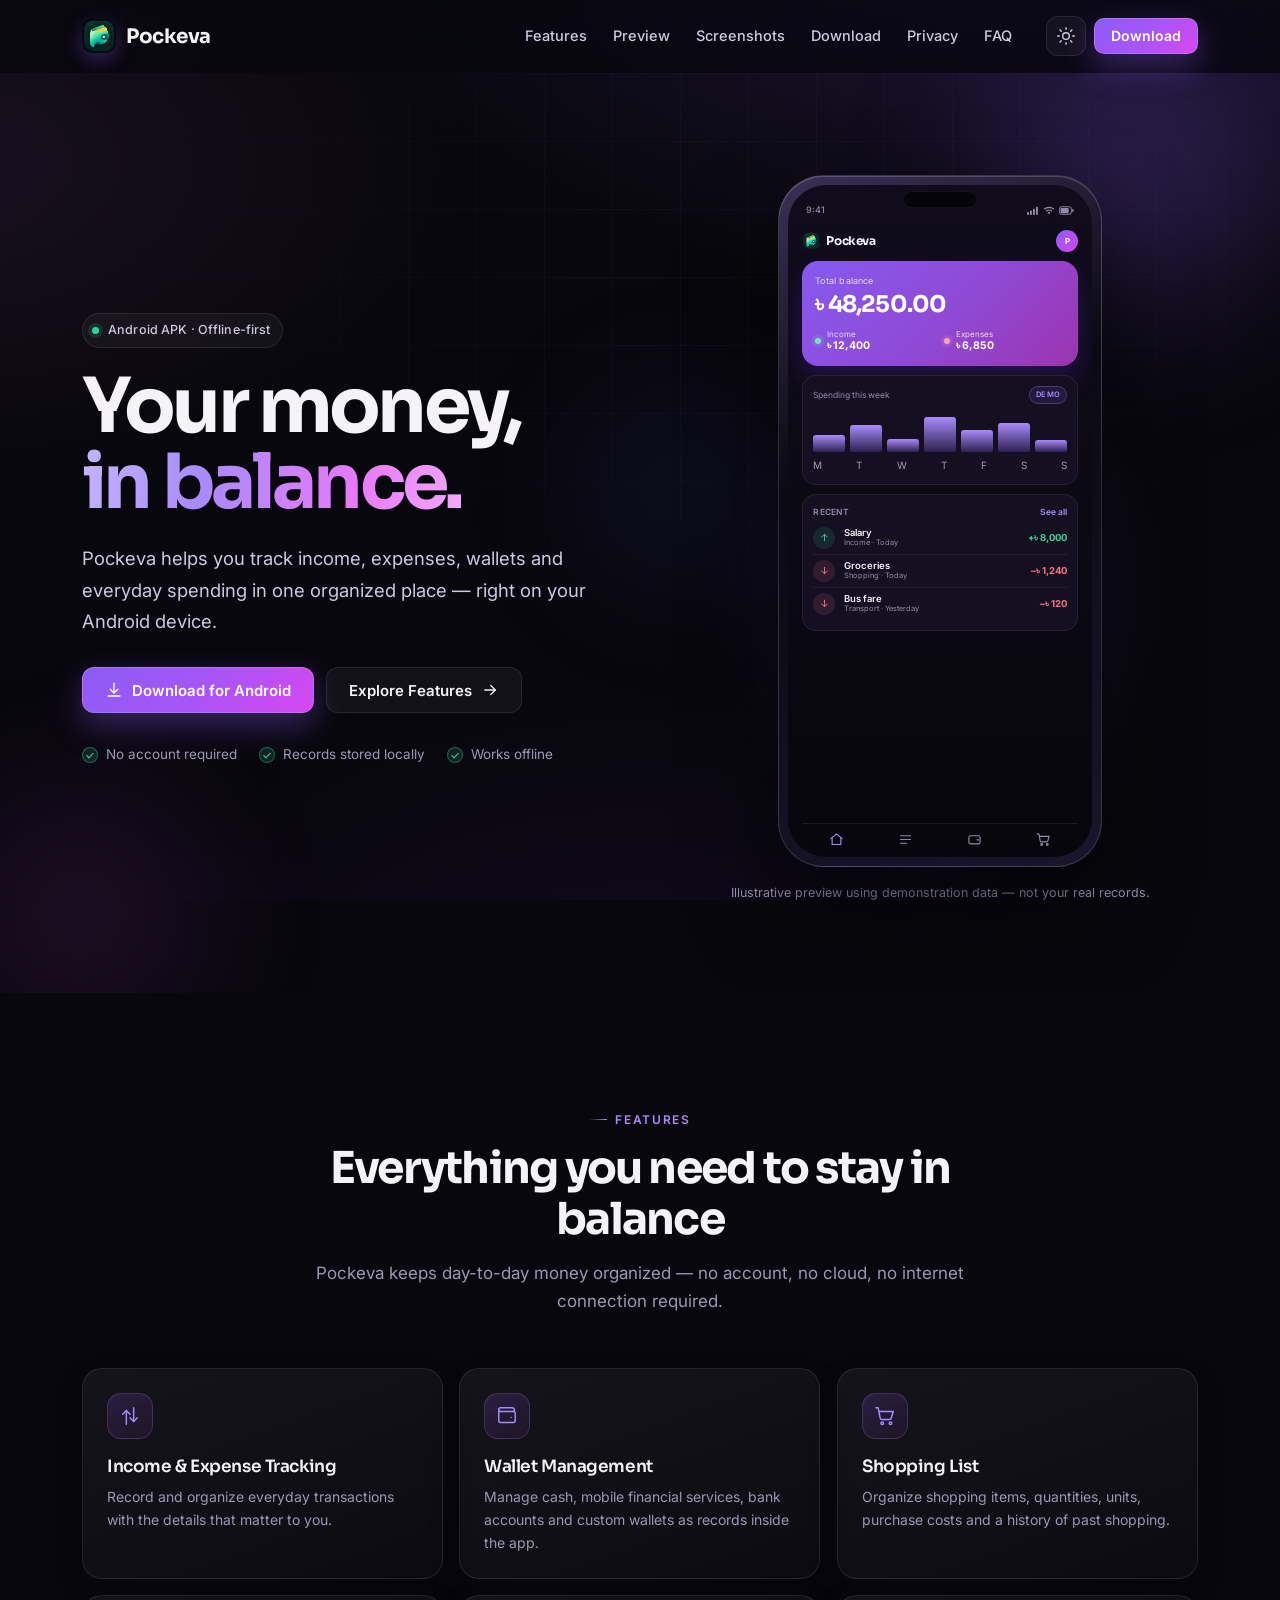
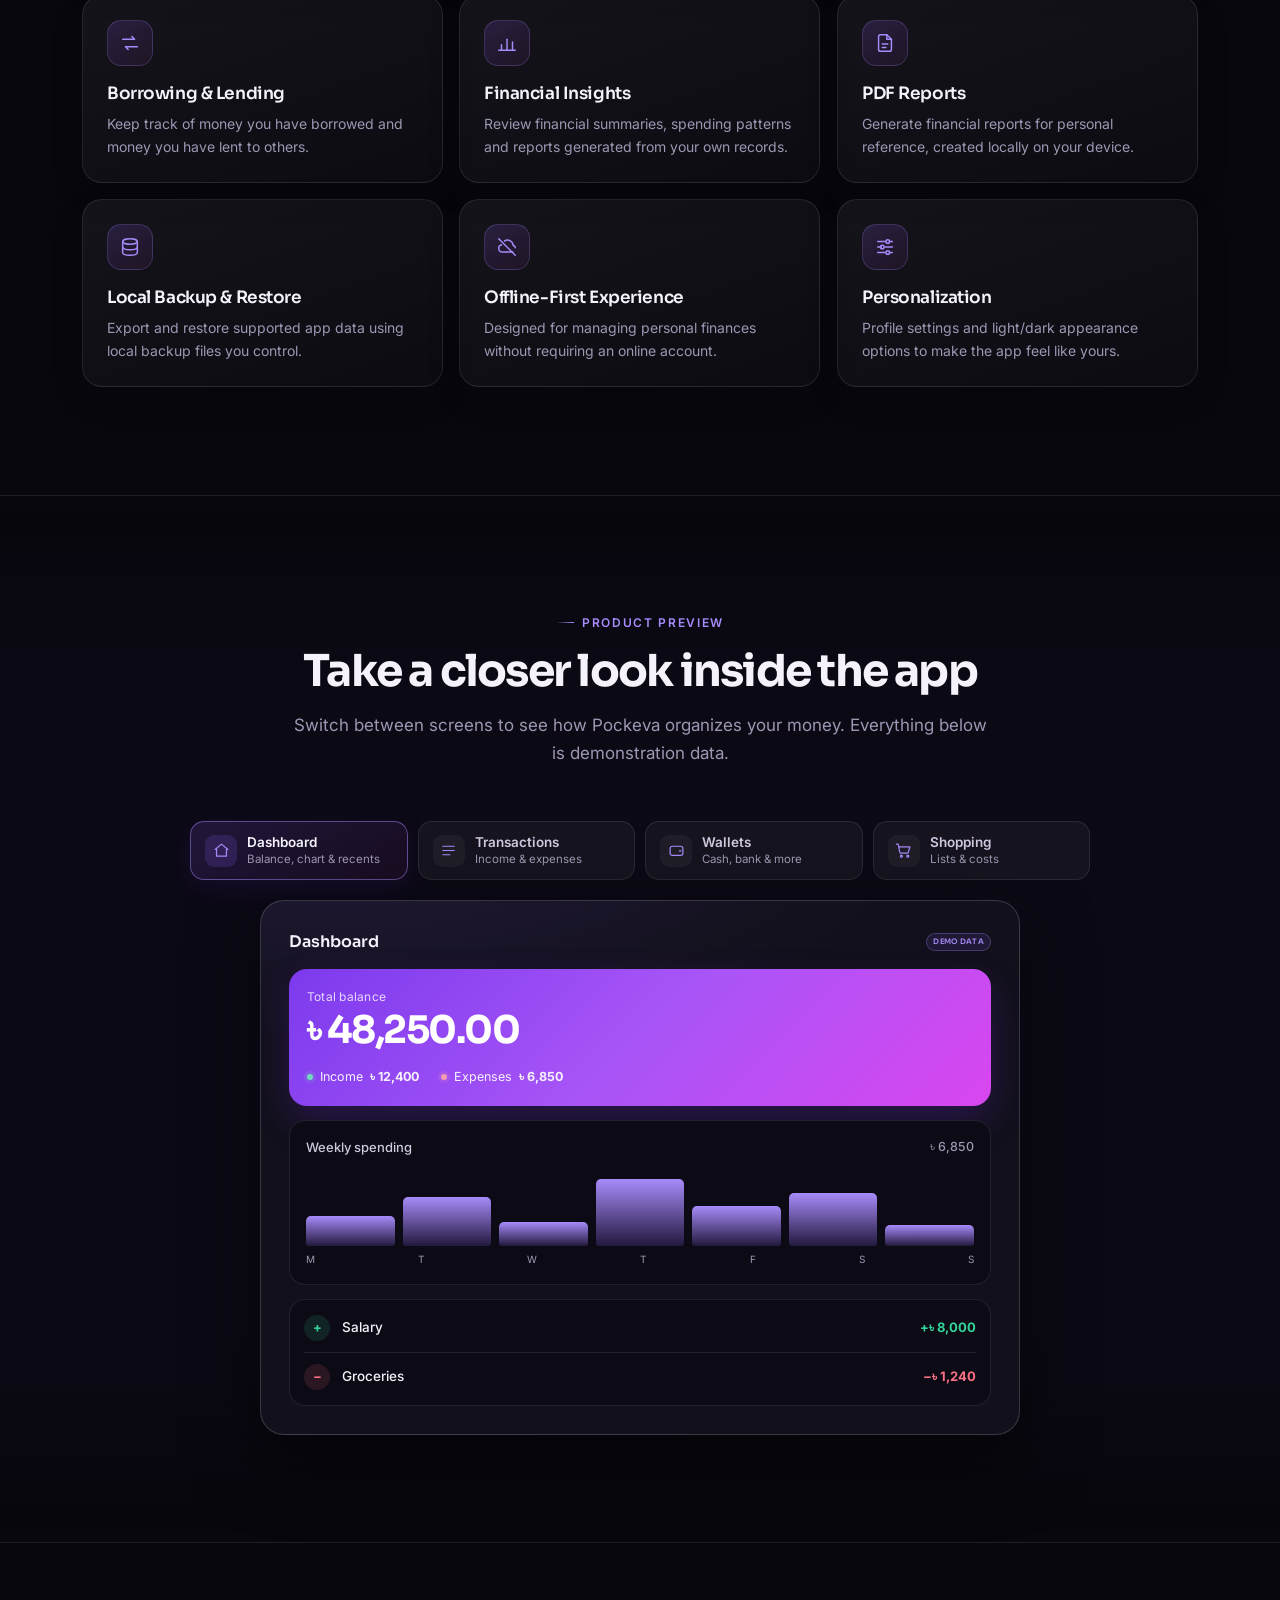
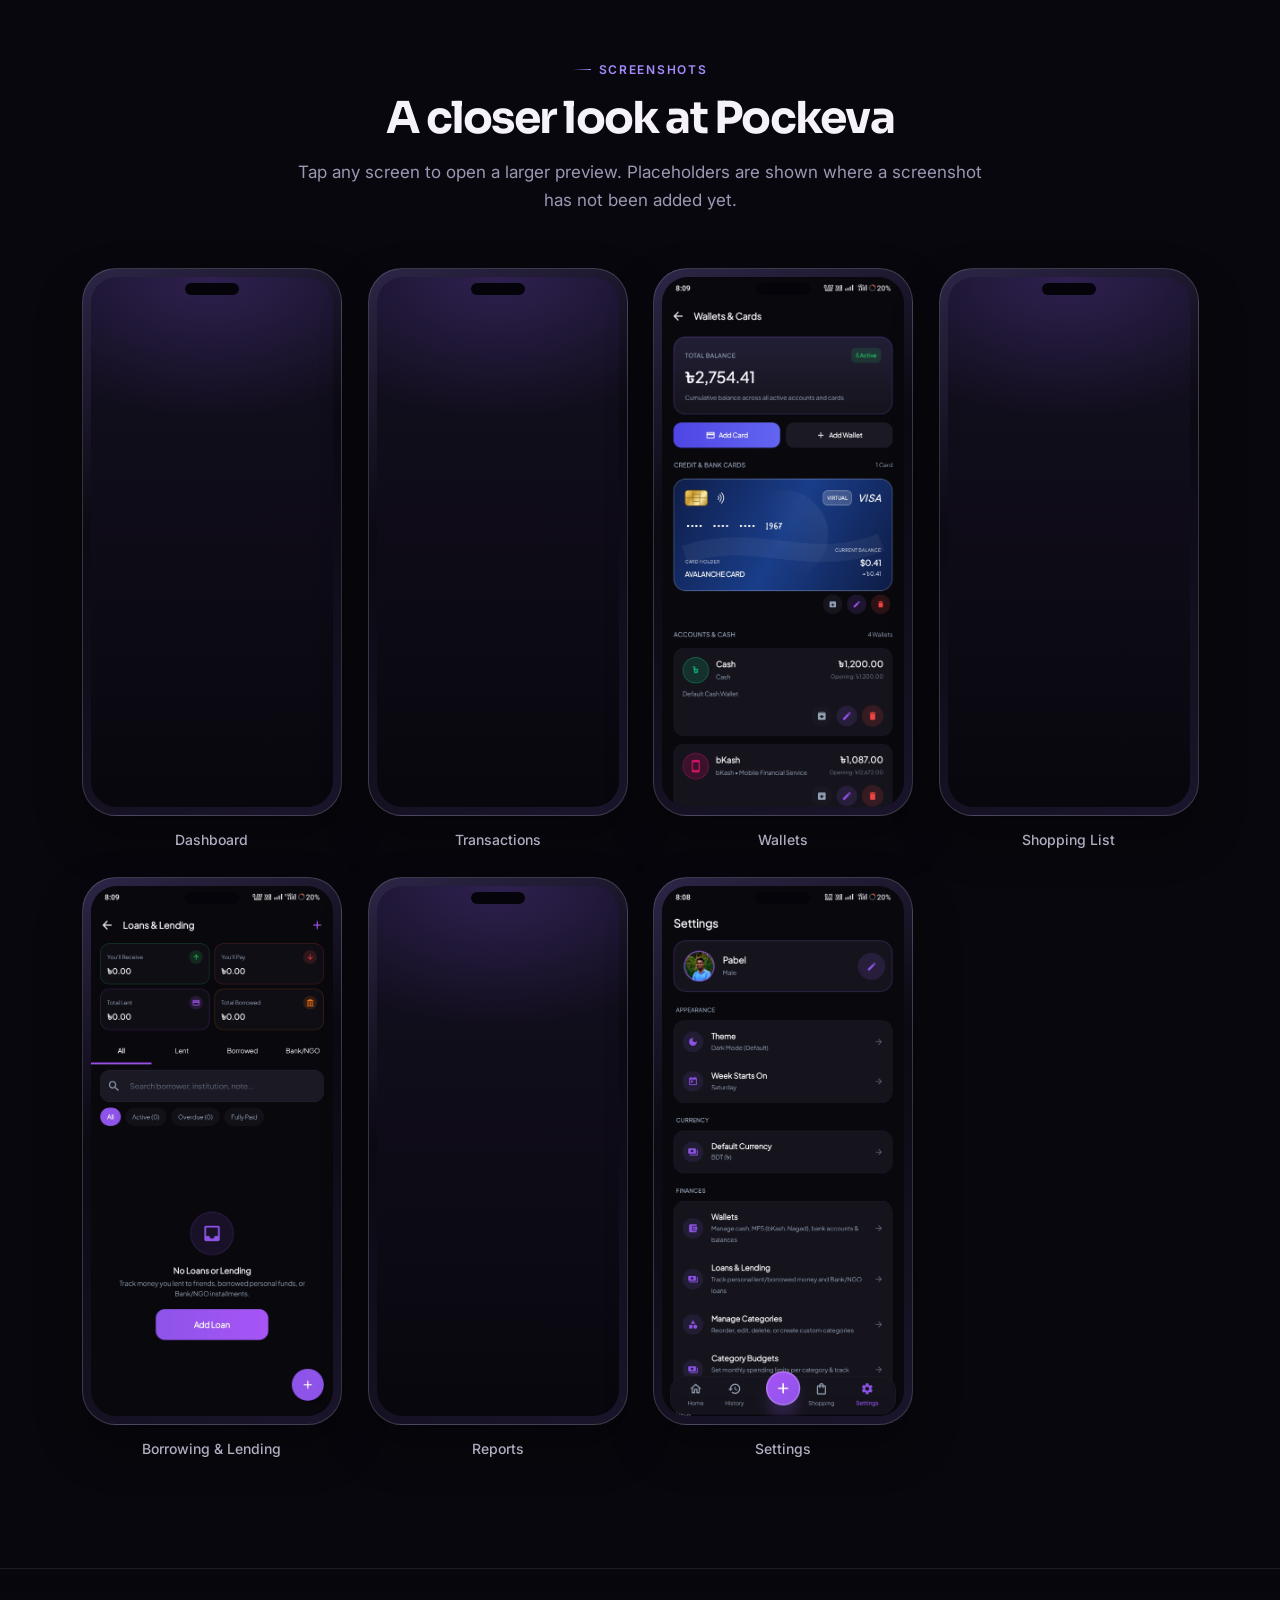
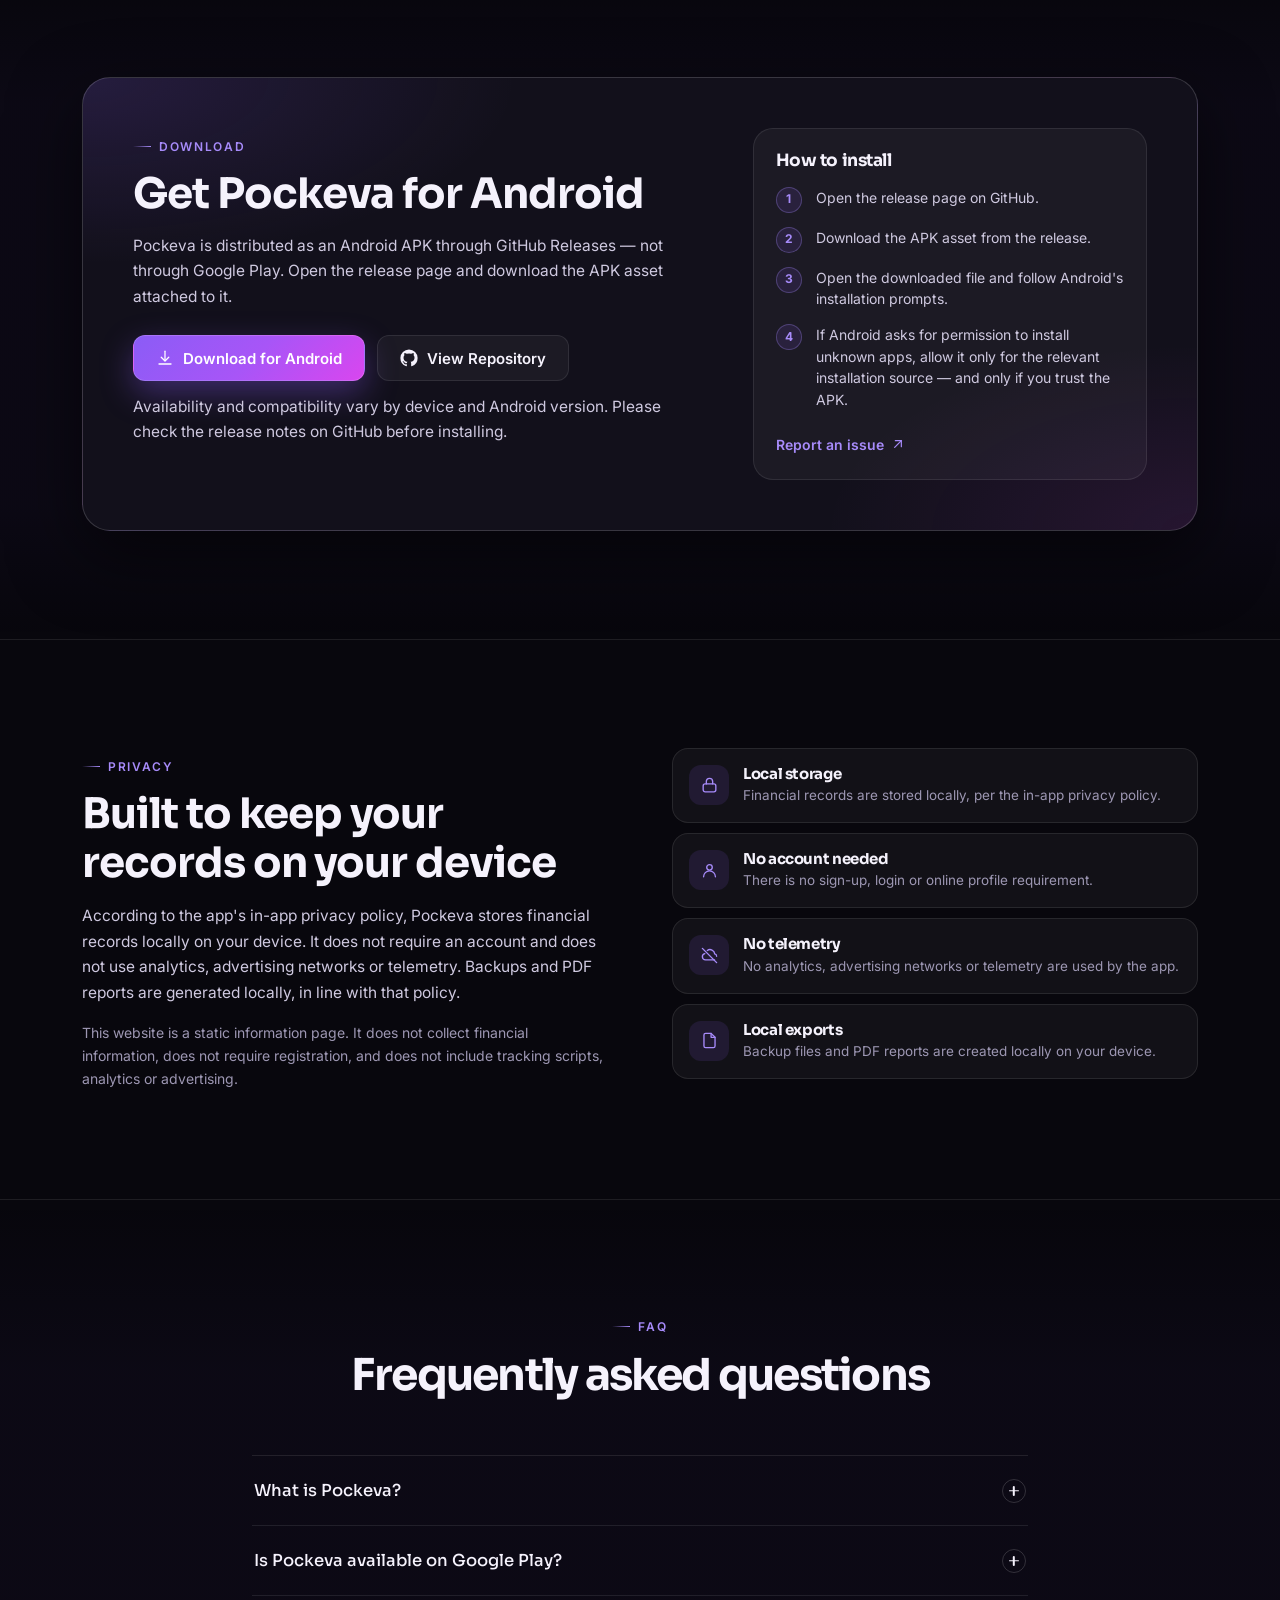
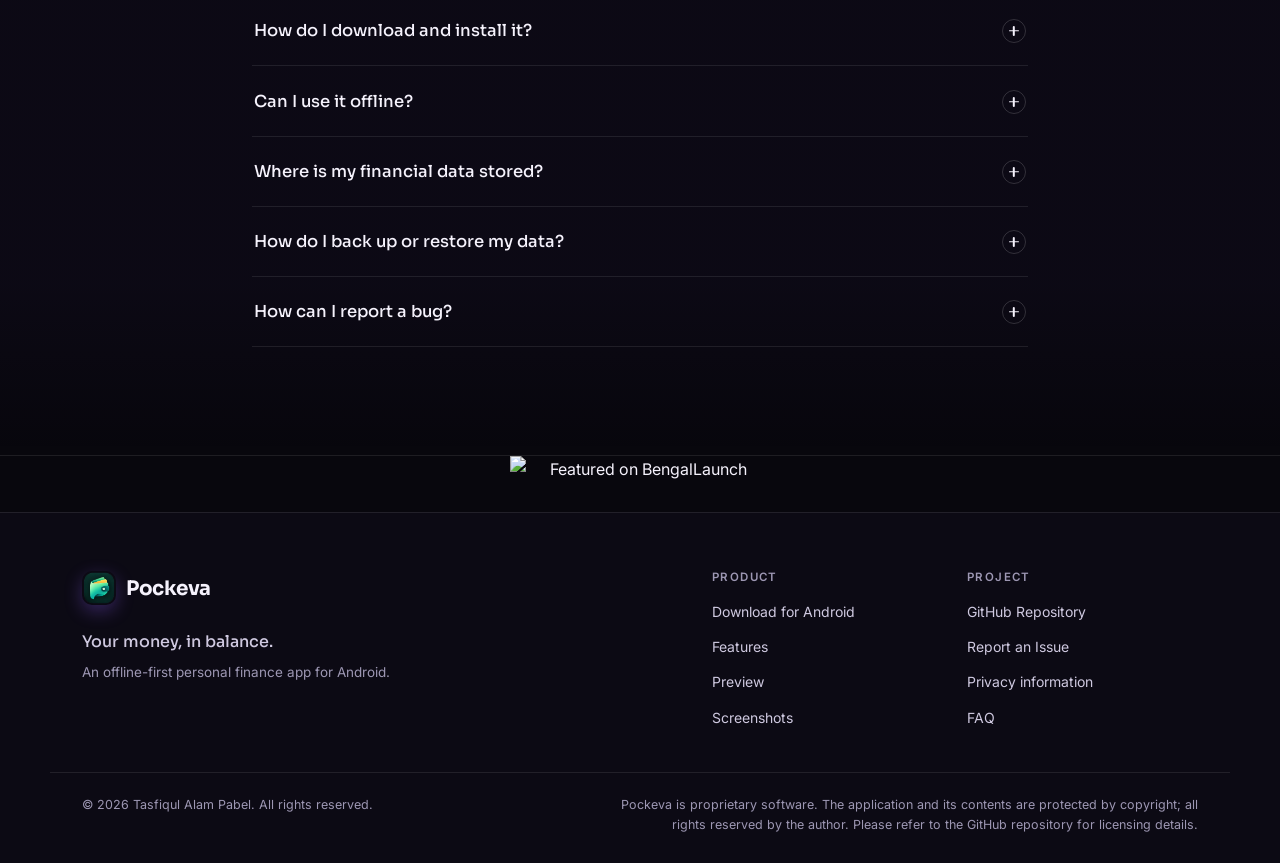
==== index.html @ 9e7ecb3e "Update index.html" ====
<!DOCTYPE html>
<html lang="en" data-theme="dark">
<head>
  <meta charset="utf-8" />
  <meta name="viewport" content="width=device-width, initial-scale=1" />
  <title>Pockeva — Your money, in balance.</title>
  <meta name="description" content="Pockeva is an offline-first personal finance app for Android." />
  <link rel="canonical" href="https://itspabel.github.io/Pockeva/" />
  <meta name="theme-color" content="#08070d" id="theme-color-meta" />
  <meta name="color-scheme" content="dark light" />

  <!-- Open Graph / social -->
  <meta property="og:type" content="website" />
  <meta property="og:site_name" content="Pockeva" />
  <meta property="og:title" content="Pockeva — Your money, in balance." />
  <meta property="og:description" content="An offline-first personal finance app for Android. Track income, expenses, wallets, shopping lists and borrowing in one organized place." />
  <meta property="og:url" content="https://itspabel.github.io/Pockeva/og.png" />
  <!-- Add an absolute og:image URL here once a social preview image is available. -->
  <meta name="twitter:card" content="summary" />
  <meta name="twitter:title" content="Pockeva — Your money, in balance." />
  <meta name="twitter:description" content="An offline-first personal finance app for Android." />

  <link rel="icon" href="./favicon.png" type="image/png" />
  <link rel="apple-touch-icon" href="./icon.png" />
  <link rel="preconnect" href="https://fonts.googleapis.com" />
  <link rel="preconnect" href="https://fonts.gstatic.com" crossorigin />
  <link href="https://fonts.googleapis.com/css2?family=Inter:wght@400;500;600;700&family=Sora:wght@500;600;700&display=swap" rel="stylesheet" />
  <script>
    /* Runs before paint: avoids a theme flash and enables JS-only styling. */
    (function () {
      var root = document.documentElement;
      root.classList.add('js');
      try {
        var saved = localStorage.getItem('pockeva-theme');
        if (saved === 'light' || saved === 'dark') root.setAttribute('data-theme', saved);
      } catch (e) { /* storage may be blocked — keep the default */ }
    })();
  </script>

  <style>
    /* ==========================================================================
       1. Design tokens
       ========================================================================== */
    :root {
      --max: 1180px;
      --header-h: 72px;
      --radius-sm: 12px;
      --radius: 18px;
      --radius-lg: 26px;

      --purple: #8b5cf6;
      --violet: #a78bfa;
      --magenta: #e879f9;
      --green: #34d399;
      --red: #fb7185;

      --font-body: "Inter", ui-sans-serif, system-ui, -apple-system, BlinkMacSystemFont,
        "Segoe UI", Roboto, "Helvetica Neue", Arial, sans-serif;
      --font-display: "Sora", "Inter", ui-sans-serif, system-ui, -apple-system,
        BlinkMacSystemFont, "Segoe UI", Roboto, sans-serif;
    }

    html[data-theme="dark"] {
      color-scheme: dark;

      --bg: #08070d;
      --bg-2: #0c0a14;
      --bg-3: #110e1d;
      --surface: rgba(255, 255, 255, 0.045);
      --surface-solid: #12101b;
      --surface-2: #171326;
      --border: rgba(255, 255, 255, 0.09);
      --border-strong: rgba(255, 255, 255, 0.16);
      --text: #f5f2fc;
      --text-2: #cfc9e0;
      --muted: #9d97b3;
      --header-bg: rgba(8, 7, 13, 0.74);
      --shadow: 0 24px 70px rgba(0, 0, 0, 0.55);
      --glow: 0 0 0 1px rgba(167, 139, 250, 0.12), 0 18px 50px rgba(109, 40, 217, 0.22);

      --page-glow:
        radial-gradient(1200px 620px at 82% -10%, rgba(139, 92, 246, 0.18), transparent 62%),
        radial-gradient(900px 520px at -5% 18%, rgba(232, 121, 249, 0.08), transparent 60%),
        radial-gradient(900px 600px at 50% 120%, rgba(109, 40, 217, 0.10), transparent 65%);
    }

    html[data-theme="light"] {
      color-scheme: light;

      --bg: #f6f4fb;
      --bg-2: #ffffff;
      --bg-3: #efecf8;
      --surface: rgba(22, 17, 45, 0.035);
      --surface-solid: #ffffff;
      --surface-2: #f2effa;
      --border: rgba(26, 20, 50, 0.10);
      --border-strong: rgba(26, 20, 50, 0.18);
      --text: #171326;
      --text-2: #4b4560;
      --muted: #6f6985;
      --header-bg: rgba(250, 249, 253, 0.84);
      --shadow: 0 24px 60px rgba(30, 20, 70, 0.12);
      --glow: 0 0 0 1px rgba(139, 92, 246, 0.12), 0 18px 50px rgba(109, 40, 217, 0.14);

      --page-glow:
        radial-gradient(1100px 560px at 84% -8%, rgba(139, 92, 246, 0.12), transparent 62%),
        radial-gradient(800px 480px at -8% 20%, rgba(232, 121, 249, 0.07), transparent 62%);
    }

    /* ==========================================================================
       2. Base
       ========================================================================== */
    *,
    *::before,
    *::after { box-sizing: border-box; }

    html {
      scroll-behavior: smooth;
      -webkit-text-size-adjust: 100%;
    }

    body {
      margin: 0;
      min-width: 320px;
      overflow-x: hidden;
      background-color: var(--bg);
      background-image: var(--page-glow);
      background-attachment: fixed;
      color: var(--text);
      font-family: var(--font-body);
      font-size: 16px;
      line-height: 1.65;
      -webkit-font-smoothing: antialiased;
      text-rendering: optimizeLegibility;
    }

    [hidden] { display: none !important; }

    img { display: block; max-width: 100%; }
    svg { display: block; }

    h1, h2, h3, p { margin: 0; }

    h1, h2, h3 {
      font-family: var(--font-display);
      letter-spacing: -0.025em;
      line-height: 1.15;
    }

    a {
      color: inherit;
      text-decoration: none;
    }

    button {
      font: inherit;
      color: inherit;
    }

    ul, ol {
      margin: 0;
      padding: 0;
      list-style: none;
    }

    ::selection {
      background: rgba(139, 92, 246, 0.38);
      color: #fff;
    }

    :focus-visible {
      outline: 2px solid var(--violet);
      outline-offset: 3px;
      border-radius: 6px;
    }

    section[id] {
      scroll-margin-top: calc(var(--header-h) + 18px);
    }

    .container {
      width: 100%;
      max-width: var(--max);
      margin-inline: auto;
      padding-inline: clamp(18px, 4vw, 32px);
    }

    .container-narrow { max-width: 840px; }

    .muted { color: var(--muted); }

    .skip-link {
      position: fixed;
      top: 12px;
      left: 12px;
      z-index: 300;
      padding: 12px 18px;
      border-radius: 10px;
      background: var(--surface-solid);
      border: 1px solid var(--border-strong);
      color: var(--text);
      font-weight: 600;
      transform: translateY(-160%);
      transition: transform 0.2s ease;
    }
    .skip-link:focus-visible { transform: translateY(0); }

    /* ==========================================================================
       3. Buttons and icon buttons
       ========================================================================== */
    .btn {
      display: inline-flex;
      align-items: center;
      justify-content: center;
      gap: 9px;
      padding: 13px 22px;
      border: 1px solid transparent;
      border-radius: 12px;
      font-family: var(--font-body);
      font-size: 15px;
      font-weight: 600;
      line-height: 1;
      cursor: pointer;
      white-space: nowrap;
      transition: transform 0.22s ease, box-shadow 0.22s ease,
        background-color 0.22s ease, border-color 0.22s ease, color 0.22s ease;
    }

    .btn svg { width: 18px; height: 18px; flex: none; }

    .btn-primary {
      background: linear-gradient(135deg, #8b5cf6 0%, #a855f7 52%, #d946ef 100%);
      color: #fff;
      border-color: rgba(255, 255, 255, 0.16);
      box-shadow: 0 12px 32px rgba(139, 92, 246, 0.36);
    }

    .btn-primary:hover {
      transform: translateY(-2px);
      box-shadow: 0 18px 40px rgba(139, 92, 246, 0.46);
    }

    .btn-ghost {
      background: var(--surface);
      border-color: var(--border);
      color: var(--text);
    }

    .btn-ghost:hover {
      background: var(--surface-2);
      border-color: var(--border-strong);
      transform: translateY(-2px);
    }

    .btn:active { transform: translateY(0) scale(0.99); }

    .btn-sm {
      padding: 10px 16px;
      border-radius: 10px;
      font-size: 14px;
    }

    .icon-btn {
      display: inline-flex;
      align-items: center;
      justify-content: center;
      width: 40px;
      height: 40px;
      padding: 0;
      border: 1px solid var(--border);
      border-radius: 12px;
      background: var(--surface);
      color: var(--text-2);
      cursor: pointer;
      transition: background-color 0.2s ease, border-color 0.2s ease,
        color 0.2s ease, transform 0.2s ease;
    }

    .icon-btn:hover {
      background: var(--surface-2);
      border-color: var(--border-strong);
      color: var(--text);
    }

    .icon-btn svg { width: 20px; height: 20px; }

    /* Theme icon swap */
    html[data-theme="dark"] .icon-moon { display: none; }
    html[data-theme="dark"] .icon-sun { display: block; }
    html[data-theme="light"] .icon-moon { display: block; }
    html[data-theme="light"] .icon-sun { display: none; }

    /* ==========================================================================
       4. Header
       ========================================================================== */
    .site-header {
      position: sticky;
      top: 0;
      z-index: 100;
      background: var(--header-bg);
      border-bottom: 1px solid transparent;
      backdrop-filter: saturate(150%) blur(18px);
      -webkit-backdrop-filter: saturate(150%) blur(18px);
      transition: border-color 0.25s ease, box-shadow 0.25s ease;
    }

    .site-header.is-scrolled {
      border-bottom-color: var(--border);
      box-shadow: 0 10px 34px rgba(0, 0, 0, 0.20);
    }

    .header-inner {
      display: flex;
      align-items: center;
      gap: 22px;
      min-height: var(--header-h);
    }

    .brand {
      display: inline-flex;
      align-items: center;
      gap: 10px;
      flex: none;
      font-family: var(--font-display);
      font-weight: 700;
      letter-spacing: -0.03em;
    }

    .brand-mark {
      width: 34px;
      height: 34px;
      border-radius: 10px;
      object-fit: cover;
      box-shadow: 0 6px 18px rgba(139, 92, 246, 0.32);
    }

    .brand-name { font-size: 20px; }

    .site-nav { margin-left: auto; }

    .site-nav ul {
      display: flex;
      align-items: center;
      gap: 2px;
    }

    .site-nav a {
      display: inline-block;
      padding: 8px 12px;
      border-radius: 8px;
      color: var(--text-2);
      font-size: 14.5px;
      font-weight: 500;
      transition: color 0.2s ease, background-color 0.2s ease;
    }

    .site-nav a:hover {
      color: var(--text);
      background: var(--surface);
    }

    .header-actions {
      display: flex;
      align-items: center;
      gap: 8px;
      flex: none;
    }

    .menu-toggle { display: none; }

    .menu-bars,
    .menu-bars::before,
    .menu-bars::after {
      display: block;
      width: 18px;
      height: 2px;
      border-radius: 2px;
      background: currentColor;
      transition: transform 0.25s ease, opacity 0.25s ease, background-color 0.25s ease;
    }

    .menu-bars {
      position: relative;
    }

    .menu-bars::before,
    .menu-bars::after {
      content: "";
      position: absolute;
      left: 0;
    }

    .menu-bars::before { top: -6px; }
    .menu-bars::after { top: 6px; }

    .menu-toggle[aria-expanded="true"] .menu-bars { background: transparent; }
    .menu-toggle[aria-expanded="true"] .menu-bars::before {
      transform: translateY(6px) rotate(45deg);
    }
    .menu-toggle[aria-expanded="true"] .menu-bars::after {
      transform: translateY(-6px) rotate(-45deg);
    }

    /* ==========================================================================
       5. Hero
       ========================================================================== */
    .hero {
      position: relative;
      padding: clamp(50px, 8vw, 104px) 0 clamp(48px, 7vw, 92px);
      overflow: hidden;
    }

    .hero-bg {
      position: absolute;
      inset: 0;
      overflow: hidden;
      pointer-events: none;
      z-index: 0;
    }

    .orb {
      position: absolute;
      border-radius: 50%;
      filter: blur(70px);
      opacity: 0.55;
      will-change: transform;
    }

    .orb-1 {
      width: 440px;
      height: 440px;
      top: -120px;
      right: -80px;
      background: radial-gradient(circle, rgba(139, 92, 246, 0.55), transparent 68%);
      animation: float1 16s ease-in-out infinite;
    }

    .orb-2 {
      width: 360px;
      height: 360px;
      bottom: -100px;
      left: -100px;
      background: radial-gradient(circle, rgba(217, 70, 239, 0.32), transparent 68%);
      animation: float2 19s ease-in-out infinite;
    }

    .orb-3 {
      width: 280px;
      height: 280px;
      top: 30%;
      left: 42%;
      background: radial-gradient(circle, rgba(99, 102, 241, 0.28), transparent 70%);
      animation: float3 22s ease-in-out infinite;
    }

    .grid-lines {
      position: absolute;
      inset: 0;
      background-image:
        linear-gradient(rgba(167, 139, 250, 0.055) 1px, transparent 1px),
        linear-gradient(90deg, rgba(167, 139, 250, 0.055) 1px, transparent 1px);
      background-size: 68px 68px;
      mask-image: radial-gradient(ellipse 70% 60% at 60% 20%, #000 20%, transparent 78%);
      -webkit-mask-image: radial-gradient(ellipse 70% 60% at 60% 20%, #000 20%, transparent 78%);
      opacity: 0.9;
    }

    @keyframes float1 {
      0%, 100% { transform: translate3d(0, 0, 0) scale(1); }
      50% { transform: translate3d(-26px, 30px, 0) scale(1.06); }
    }
    @keyframes float2 {
      0%, 100% { transform: translate3d(0, 0, 0) scale(1); }
      50% { transform: translate3d(30px, -24px, 0) scale(1.05); }
    }
    @keyframes float3 {
      0%, 100% { transform: translate3d(0, 0, 0) scale(1); }
      50% { transform: translate3d(-18px, -32px, 0) scale(1.08); }
    }

    .hero-inner {
      position: relative;
      z-index: 1;
      display: grid;
      grid-template-columns: minmax(0, 1.02fr) minmax(0, 0.98fr);
      align-items: center;
      gap: clamp(32px, 5vw, 64px);
    }

    .hero-copy { max-width: 640px; }

    .badge {
      display: inline-flex;
      align-items: center;
      gap: 9px;
      padding: 6px 12px 6px 9px;
      border: 1px solid var(--border);
      border-radius: 999px;
      background: var(--surface);
      color: var(--text-2);
      font-size: 12.5px;
      font-weight: 500;
      letter-spacing: 0.01em;
      backdrop-filter: blur(8px);
    }

    .badge-dot {
      width: 7px;
      height: 7px;
      border-radius: 50%;
      background: var(--green);
      box-shadow: 0 0 0 4px rgba(52, 211, 153, 0.14);
      animation: pulseDot 2.6s ease-in-out infinite;
    }

    @keyframes pulseDot {
      0%, 100% { box-shadow: 0 0 0 3px rgba(52, 211, 153, 0.12); }
      50% { box-shadow: 0 0 0 7px rgba(52, 211, 153, 0.05); }
    }

    .hero h1 {
      margin-top: 20px;
      font-size: clamp(42px, 7.3vw, 76px);
      line-height: 1.01;
      letter-spacing: -0.05em;
      font-weight: 700;
    }

    .grad-text {
      background: linear-gradient(100deg, #c4b5fd 0%, #a78bfa 32%, #e879f9 72%, #f0abfc 100%);
      -webkit-background-clip: text;
      background-clip: text;
      color: transparent;
    }

    .lede {
      max-width: 520px;
      margin-top: 22px;
      color: var(--text-2);
      font-size: clamp(16px, 2vw, 18.5px);
      line-height: 1.7;
    }

    .hero-actions {
      display: flex;
      flex-wrap: wrap;
      gap: 12px;
      margin-top: 30px;
    }

    .hero-meta {
      display: flex;
      flex-wrap: wrap;
      gap: 12px 22px;
      margin-top: 30px;
      color: var(--muted);
      font-size: 13.5px;
    }

    .hero-meta li {
      display: inline-flex;
      align-items: center;
      gap: 8px;
    }

    .tick {
      position: relative;
      width: 16px;
      height: 16px;
      flex: none;
      border-radius: 50%;
      background: rgba(52, 211, 153, 0.14);
      border: 1px solid rgba(52, 211, 153, 0.38);
    }

    .tick::after {
      content: "";
      position: absolute;
      left: 5px;
      top: 3.5px;
      width: 4px;
      height: 7px;
      border-right: 1.5px solid var(--green);
      border-bottom: 1.5px solid var(--green);
      transform: rotate(45deg);
    }

    .hero-visual { position: relative; }

    /* ==========================================================================
       6. Phone mockup
       ========================================================================== */
    .phone {
      --p-bg: #08070d;
      --p-card: #141021;
      --p-border: rgba(255, 255, 255, 0.07);
      --p-text: #f2eefb;
      --p-muted: #918aa8;
      position: relative;
      width: min(324px, 82vw);
      margin-inline: auto;
    }

    .phone::before {
      content: "";
      position: absolute;
      inset: 10% -16% -8%;
      z-index: -1;
      border-radius: 50%;
      background: radial-gradient(ellipse at center, rgba(139, 92, 246, 0.36), transparent 66%);
      filter: blur(34px);
    }

    .phone-frame {
      position: relative;
      aspect-ratio: 9 / 19.2;
      padding: 9px;
      border-radius: 46px;
      border: 1px solid rgba(255, 255, 255, 0.14);
      background: linear-gradient(155deg, #3a3155 0%, #0b0912 38%, #1a152b 100%);
      box-shadow:
        0 42px 90px rgba(0, 0, 0, 0.58),
        inset 0 1px 0 rgba(255, 255, 255, 0.18);
    }

    .phone-notch {
      position: absolute;
      top: 15px;
      left: 50%;
      z-index: 3;
      width: 74px;
      height: 17px;
      border-radius: 20px;
      background: #05040a;
      border: 1px solid rgba(255, 255, 255, 0.06);
      transform: translateX(-50%);
    }

    .phone-screen {
      position: relative;
      display: flex;
      flex-direction: column;
      gap: 9px;
      height: 100%;
      padding: 18px 14px 10px;
      overflow: hidden;
      border-radius: 38px;
      background: linear-gradient(180deg, #100c1c 0%, #07060c 100%);
      color: var(--p-text);
      font-size: 11px;
    }

    .status-bar {
      display: flex;
      align-items: center;
      justify-content: space-between;
      padding: 0 4px;
      color: var(--p-muted);
      font-size: 9px;
      font-weight: 500;
    }

    .status-icons {
      display: flex;
      align-items: center;
      gap: 4px;
    }

    .status-icons svg { height: 9px; width: auto; }

    .app-bar {
      display: flex;
      align-items: center;
      justify-content: space-between;
      margin-top: 3px;
    }

    .app-brand {
      display: inline-flex;
      align-items: center;
      gap: 6px;
      font-family: var(--font-display);
      font-size: 12px;
      font-weight: 700;
      letter-spacing: -0.03em;
    }

    .app-brand img { border-radius: 5px; }

    .app-avatar {
      display: grid;
      place-items: center;
      width: 22px;
      height: 22px;
      border-radius: 50%;
      background: linear-gradient(135deg, #8b5cf6, #d946ef);
      color: #fff;
      font-size: 8px;
      font-weight: 700;
    }

    .balance-card {
      padding: 13px;
      border-radius: 16px;
      background: linear-gradient(135deg, rgba(139, 92, 246, 0.97) 0%, rgba(168, 85, 247, 0.84) 55%, rgba(217, 70, 239, 0.70) 100%);
      box-shadow: 0 12px 26px rgba(109, 40, 217, 0.25);
      color: #fff;
    }

    .balance-label {
      display: block;
      opacity: 0.78;
      font-size: 9px;
      letter-spacing: 0.02em;
    }

    .balance-amount {
      display: block;
      margin-top: 2px;
      font-family: var(--font-display);
      font-size: 23px;
      font-weight: 700;
      line-height: 1.2;
      letter-spacing: -0.035em;
    }

    .balance-split {
      display: grid;
      grid-template-columns: 1fr 1fr;
      gap: 8px;
      margin-top: 11px;
    }

    .split {
      display: flex;
      align-items: center;
      gap: 6px;
      min-width: 0;
    }

    .dot {
      width: 6px;
      height: 6px;
      flex: none;
      border-radius: 50%;
    }

    .dot-green { background: #6ee7b7; box-shadow: 0 0 0 3px rgba(110, 231, 183, 0.14); }
    .dot-red { background: #fda4af; box-shadow: 0 0 0 3px rgba(253, 164, 175, 0.14); }

    .split-text span {
      display: block;
      font-size: 8px;
      opacity: 0.8;
      line-height: 1.2;
    }

    .split-text strong {
      display: block;
      font-size: 10.5px;
      font-weight: 700;
      line-height: 1.3;
    }

    .mini-chart {
      padding: 10px;
      border: 1px solid var(--p-border);
      border-radius: 14px;
      background: var(--p-card);
    }

    .mini-chart-head {
      display: flex;
      align-items: center;
      justify-content: space-between;
      color: var(--p-muted);
      font-size: 8.5px;
    }

    .demo-chip {
      display: inline-flex;
      align-items: center;
      padding: 2px 6px;
      border: 1px solid rgba(167, 139, 250, 0.30);
      border-radius: 999px;
      background: rgba(139, 92, 246, 0.12);
      color: var(--violet);
      font-size: 7.5px;
      font-weight: 600;
      letter-spacing: 0.04em;
      text-transform: uppercase;
      white-space: nowrap;
    }

    .chart-bars {
      display: flex;
      align-items: flex-end;
      gap: 5px;
      height: 40px;
      margin-top: 8px;
    }

    .chart-bars span {
      flex: 1;
      min-height: 4px;
      height: var(--h);
      border-radius: 3px 3px 2px 2px;
      background: linear-gradient(180deg, #a78bfa 0%, rgba(139, 92, 246, 0.22) 100%);
    }

    .chart-days {
      display: flex;
      justify-content: space-between;
      margin-top: 5px;
      color: var(--p-muted);
      font-size: 7px;
    }

    .tx-block {
      padding: 10px;
      border: 1px solid var(--p-border);
      border-radius: 14px;
      background: var(--p-card);
    }

    .tx-title {
      display: flex;
      align-items: center;
      justify-content: space-between;
      color: var(--p-muted);
      font-size: 8.5px;
      font-weight: 600;
      letter-spacing: 0.03em;
      text-transform: uppercase;
    }

    .tx-link { color: var(--violet); text-transform: none; letter-spacing: 0; }

    .tx-list li {
      display: grid;
      grid-template-columns: 24px minmax(0, 1fr) auto;
      align-items: center;
      gap: 7px;
      padding: 5px 0;
      border-top: 1px solid var(--p-border);
    }

    .tx-list li:first-child { border-top: 0; margin-top: 3px; }

    .tx-icon {
      display: grid;
      place-items: center;
      width: 22px;
      height: 22px;
      border-radius: 50%;
    }

    .tx-icon svg { width: 11px; height: 11px; }

    .tx-icon.is-income { background: rgba(52, 211, 153, 0.13); color: #34d399; }
    .tx-icon.is-expense { background: rgba(251, 113, 133, 0.13); color: #fb7185; }

    .tx-info { display: flex; flex-direction: column; min-width: 0; line-height: 1.15; }
    .tx-name { font-size: 9.5px; font-weight: 600; }
    .tx-meta { color: var(--p-muted); font-size: 7.5px; }

    .tx-amount { font-size: 9.5px; font-weight: 700; white-space: nowrap; }
    .tx-amount.is-income { color: #34d399; }
    .tx-amount.is-expense { color: #fb7185; }

    .tab-bar {
      display: flex;
      align-items: center;
      justify-content: space-around;
      margin-top: auto;
      padding-top: 8px;
      border-top: 1px solid var(--p-border);
      color: var(--p-muted);
    }

    .tab-item { display: grid; place-items: center; }
    .tab-item svg { width: 15px; height: 15px; }
    .tab-item.is-active { color: var(--violet); }

    .mock-note {
      margin-top: 16px;
      color: var(--muted);
      font-size: 12.5px;
      text-align: center;
    }

    /* ==========================================================================
       7. Sections
       ========================================================================== */
    .section {
      position: relative;
      padding: clamp(58px, 9vw, 108px) 0;
    }

    .section-alt {
      background: linear-gradient(180deg, transparent, rgba(139, 92, 246, 0.035) 20%, rgba(139, 92, 246, 0.035) 80%, transparent);
      border-top: 1px solid var(--border);
      border-bottom: 1px solid var(--border);
    }

    .section-head {
      max-width: 700px;
      margin: 0 auto clamp(34px, 5vw, 54px);
      text-align: center;
    }

    .eyebrow {
      display: inline-flex;
      align-items: center;
      gap: 8px;
      margin-bottom: 14px;
      color: var(--violet);
      font-size: 12px;
      font-weight: 600;
      letter-spacing: 0.14em;
      text-transform: uppercase;
    }

    .eyebrow::before {
      content: "";
      width: 18px;
      height: 1px;
      background: linear-gradient(90deg, transparent, var(--violet));
    }

    .section-head h2 {
      font-size: clamp(28px, 4.2vw, 44px);
      letter-spacing: -0.04em;
    }

    .section-sub {
      margin-top: 14px;
      color: var(--muted);
      font-size: clamp(15px, 1.8vw, 17px);
    }

    /* ==========================================================================
       8. Features
       ========================================================================== */
    .feature-grid {
      display: grid;
      grid-template-columns: repeat(3, minmax(0, 1fr));
      gap: 16px;
    }

    .feature-card {
      position: relative;
      padding: 24px;
      border: 1px solid var(--border);
      border-radius: 20px;
      background:
        linear-gradient(160deg, rgba(255, 255, 255, 0.055), rgba(255, 255, 255, 0.018));
      box-shadow: 0 12px 34px rgba(0, 0, 0, 0.12);
      transition: transform 0.28s ease, border-color 0.28s ease, box-shadow 0.28s ease;
      overflow: hidden;
    }

    html[data-theme="light"] .feature-card {
      background: linear-gradient(160deg, #ffffff, #fbf9ff);
    }

    .feature-card::after {
      content: "";
      position: absolute;
      inset: 0;
      border-radius: inherit;
      background: radial-gradient(320px 160px at 20% 0%, rgba(139, 92, 246, 0.12), transparent 70%);
      opacity: 0;
      transition: opacity 0.3s ease;
      pointer-events: none;
    }

    .feature-card:hover {
      transform: translateY(-4px);
      border-color: rgba(167, 139, 250, 0.34);
      box-shadow: var(--glow);
    }

    .feature-card:hover::after { opacity: 1; }

    .feature-icon {
      display: grid;
      place-items: center;
      width: 46px;
      height: 46px;
      margin-bottom: 18px;
      border: 1px solid rgba(167, 139, 250, 0.22);
      border-radius: 14px;
      background: linear-gradient(145deg, rgba(139, 92, 246, 0.18), rgba(217, 70, 239, 0.06));
      color: var(--violet);
    }

    .feature-icon svg { width: 22px; height: 22px; }

    .feature-card h3 { font-size: 17px; font-weight: 600; }

    .feature-card p {
      margin-top: 8px;
      color: var(--muted);
      font-size: 14px;
      line-height: 1.65;
    }

    /* ==========================================================================
       9. Interactive preview
       ========================================================================== */
    .preview-wrap { max-width: 900px; margin-inline: auto; }

    .preview-tabs {
      display: grid;
      grid-template-columns: repeat(4, minmax(0, 1fr));
      gap: 10px;
    }

    .tab {
      display: flex;
      align-items: center;
      gap: 10px;
      padding: 12px 14px;
      border: 1px solid var(--border);
      border-radius: 14px;
      background: var(--surface);
      color: var(--text-2);
      text-align: left;
      cursor: pointer;
      transition: border-color 0.24s ease, background-color 0.24s ease,
        color 0.24s ease, transform 0.24s ease, box-shadow 0.24s ease;
    }

    .tab:hover {
      border-color: var(--border-strong);
      background: var(--surface-2);
      color: var(--text);
    }

    .tab.is-active {
      border-color: rgba(167, 139, 250, 0.48);
      background: linear-gradient(145deg, rgba(139, 92, 246, 0.16), rgba(217, 70, 239, 0.06));
      color: var(--text);
      box-shadow: 0 8px 26px rgba(109, 40, 217, 0.12);
    }

    .tab-icon {
      display: grid;
      place-items: center;
      width: 32px;
      height: 32px;
      flex: none;
      border-radius: 9px;
      background: var(--surface);
      color: var(--violet);
    }

    .tab-icon svg { width: 17px; height: 17px; }

    .tab.is-active .tab-icon { background: rgba(139, 92, 246, 0.18); }

    .tab-text { min-width: 0; }
    .tab-text strong { display: block; font-size: 13.5px; font-weight: 600; line-height: 1.3; }
    .tab-text small { display: block; color: var(--muted); font-size: 11.5px; line-height: 1.35; }

    .preview-stage {
      max-width: 760px;
      margin: 20px auto 0;
    }

    .tab-panel { display: none; }
    .tab-panel.is-active { display: block; animation: panelIn 0.35s ease both; }

    @keyframes panelIn {
      from { opacity: 0; transform: translateY(8px); }
      to { opacity: 1; transform: translateY(0); }
    }

    .pv-screen {
      display: flex;
      flex-direction: column;
      gap: 14px;
      min-height: 470px;
      padding: clamp(18px, 4vw, 28px);
      border: 1px solid var(--border-strong);
      border-radius: 24px;
      background:
        radial-gradient(900px 300px at 10% -10%, rgba(139, 92, 246, 0.12), transparent 65%),
        var(--surface-solid);
      box-shadow: var(--shadow);
    }

    .pv-head {
      display: flex;
      align-items: center;
      justify-content: space-between;
      gap: 12px;
      color: var(--text);
      font-family: var(--font-display);
      font-size: 16px;
      font-weight: 600;
    }

    .pv-balance {
      padding: 18px;
      border-radius: 18px;
      background: linear-gradient(135deg, #7c3aed 0%, #a855f7 50%, #d946ef 100%);
      color: #fff;
      box-shadow: 0 16px 36px rgba(109, 40, 217, 0.24);
    }

    .pv-label {
      display: block;
      font-size: 12px;
      opacity: 0.8;
      letter-spacing: 0.02em;
    }

    .pv-amount {
      display: block;
      margin-top: 2px;
      font-family: var(--font-display);
      font-size: clamp(28px, 5vw, 38px);
      font-weight: 700;
      line-height: 1.15;
      letter-spacing: -0.04em;
    }

    .pv-amount-sm { font-size: clamp(24px, 4vw, 30px); }

    .pv-split {
      display: flex;
      flex-wrap: wrap;
      gap: 10px 22px;
      margin-top: 14px;
      font-size: 12.5px;
    }

    .pv-split-item { display: inline-flex; align-items: center; gap: 7px; opacity: 0.92; }
    .pv-split-item b { font-weight: 700; }

    .pv-chart {
      padding: 16px;
      border: 1px solid var(--border);
      border-radius: 16px;
      background: var(--bg-2);
    }

    .pv-chart-head {
      display: flex;
      align-items: center;
      justify-content: space-between;
      gap: 10px;
      color: var(--text-2);
      font-size: 13px;
      font-weight: 500;
    }

    .pv-muted { color: var(--muted); font-size: 12.5px; }

    .chart-bars-lg { height: 74px; margin-top: 14px; gap: 8px; }

    .chart-bars-lg span {
      border-radius: 5px 5px 3px 3px;
      background: linear-gradient(180deg, #a78bfa 0%, rgba(139, 92, 246, 0.18) 100%);
    }

    .chart-days {
      color: var(--muted);
      font-size: 10px;
    }

    .pv-list {
      display: flex;
      flex-direction: column;
      padding: 4px 14px;
      border: 1px solid var(--border);
      border-radius: 16px;
      background: var(--bg-2);
    }

    .pv-list li {
      display: grid;
      grid-template-columns: 28px minmax(0, 1fr) auto;
      align-items: center;
      gap: 10px;
      padding: 11px 0;
      border-top: 1px solid var(--border);
    }

    .pv-list li:first-child { border-top: 0; }

    .pv-ico {
      display: grid;
      place-items: center;
      width: 26px;
      height: 26px;
      border-radius: 50%;
      font-size: 13px;
      font-weight: 700;
    }

    .pv-ico.is-income { background: rgba(52, 211, 153, 0.13); color: var(--green); }
    .pv-ico.is-expense { background: rgba(251, 113, 133, 0.13); color: var(--red); }

    .pv-name { min-width: 0; font-size: 13.5px; font-weight: 500; }

    .pv-name small {
      display: block;
      margin-top: 1px;
      color: var(--muted);
      font-size: 11.5px;
      font-weight: 400;
    }

    .pv-amt { font-size: 13px; font-weight: 700; white-space: nowrap; }
    .pv-amt.is-income { color: var(--green); }
    .pv-amt.is-expense { color: var(--red); }

    .pv-group {
      margin: 2px 0 -6px;
      color: var(--muted);
      font-size: 11px;
      font-weight: 600;
      letter-spacing: 0.1em;
      text-transform: uppercase;
    }

    .pv-wallets { display: flex; flex-direction: column; gap: 10px; }

    .pv-wallet {
      display: grid;
      grid-template-columns: 42px minmax(0, 1fr) auto;
      align-items: center;
      gap: 12px;
      padding: 14px;
      border: 1px solid var(--border);
      border-radius: 16px;
      background: var(--bg-2);
    }

    .pv-wallet-ico {
      display: grid;
      place-items: center;
      width: 38px;
      height: 38px;
      border-radius: 12px;
      background: rgba(139, 92, 246, 0.12);
      color: var(--violet);
    }

    .pv-wallet-ico svg { width: 19px; height: 19px; }

    .pv-wallet-name { display: flex; flex-direction: column; font-size: 13.5px; font-weight: 600; }
    .pv-wallet-name small { color: var(--muted); font-size: 11.5px; font-weight: 400; }
    .pv-wallet-amt { font-size: 13.5px; font-weight: 700; white-space: nowrap; }

    .pv-note { color: var(--muted); font-size: 12px; line-height: 1.6; }

    .pv-total {
      padding: 14px 16px;
      border: 1px solid rgba(167, 139, 250, 0.22);
      border-radius: 16px;
      background: rgba(139, 92, 246, 0.08);
    }

    .pv-shop {
      display: flex;
      flex-direction: column;
      padding: 4px 14px;
      border: 1px solid var(--border);
      border-radius: 16px;
      background: var(--bg-2);
    }

    .pv-shop li {
      display: grid;
      grid-template-columns: 20px minmax(0, 1fr) auto;
      align-items: center;
      gap: 11px;
      padding: 12px 0;
      border-top: 1px solid var(--border);
    }

    .pv-shop li:first-child { border-top: 0; }

    .pv-check {
      width: 18px;
      height: 18px;
      border: 1.5px solid var(--border-strong);
      border-radius: 6px;
      background: transparent;
    }

    .pv-check.is-done {
      border-color: rgba(52, 211, 153, 0.5);
      background: rgba(52, 211, 153, 0.16);
      position: relative;
    }

    .pv-check.is-done::after {
      content: "";
      position: absolute;
      left: 5px;
      top: 2px;
      width: 4px;
      height: 8px;
      border-right: 1.5px solid var(--green);
      border-bottom: 1.5px solid var(--green);
      transform: rotate(45deg);
    }

    /* ==========================================================================
       10. Screenshot gallery
       ========================================================================== */
    .gallery {
      display: grid;
      grid-template-columns: repeat(auto-fit, minmax(210px, 1fr));
      gap: clamp(18px, 3vw, 26px);
    }

    .shot { margin: 0; }

    .shot-btn {
      display: block;
      width: 100%;
      padding: 0;
      border: 0;
      border-radius: 32px;
      background: none;
      cursor: pointer;
      text-align: left;
    }

    .shot-frame {
      position: relative;
      display: block;
      aspect-ratio: 9 / 19;
      padding: 8px;
      border: 1px solid var(--border-strong);
      border-radius: 34px;
      background: linear-gradient(155deg, #2d2546 0%, #0b0912 40%, #1a152b 100%);
      box-shadow: 0 22px 48px rgba(0, 0, 0, 0.32);
      transition: transform 0.3s ease, box-shadow 0.3s ease, border-color 0.3s ease;
    }

    .shot-btn:hover .shot-frame {
      transform: translateY(-5px);
      border-color: rgba(167, 139, 250, 0.48);
      box-shadow: 0 28px 60px rgba(0, 0, 0, 0.40), 0 0 0 1px rgba(167, 139, 250, 0.12);
    }

    .shot-notch {
      position: absolute;
      top: 14px;
      left: 50%;
      z-index: 3;
      width: 54px;
      height: 12px;
      border-radius: 20px;
      background: #05040a;
      transform: translateX(-50%);
    }

    .shot-media {
      position: relative;
      display: block;
      width: 100%;
      height: 100%;
      overflow: hidden;
      border-radius: 26px;
      background:
        radial-gradient(320px 200px at 50% 0%, rgba(139, 92, 246, 0.22), transparent 70%),
        linear-gradient(180deg, #141021, #08070d);
    }

    .shot-media img {
      position: absolute;
      inset: 0;
      width: 100%;
      height: 100%;
      object-fit: cover;
      opacity: 0;
      transition: opacity 0.35s ease;
    }

    .shot-media img.is-loaded { opacity: 1; }

    .shot-fallback {
      position: absolute;
      inset: 0;
      display: flex;
      flex-direction: column;
      align-items: center;
      justify-content: center;
      gap: 8px;
      padding: 18px;
      text-align: center;
      color: #f1ecff;
    }

    .ph-mark {
      width: 52px;
      height: 52px;
      border: 1px solid rgba(167, 139, 250, 0.35);
      border-radius: 16px;
      background:
        radial-gradient(circle at 30% 25%, rgba(255, 255, 255, 0.35), transparent 42%),
        linear-gradient(135deg, #8b5cf6, #d946ef);
      box-shadow: 0 12px 30px rgba(139, 92, 246, 0.32);
    }

    .ph-mark-lg { width: 72px; height: 72px; border-radius: 22px; }

    .ph-label { font-family: var(--font-display); font-size: 15px; font-weight: 600; }
    .ph-note { color: rgba(241, 236, 255, 0.62); font-size: 12px; }

    .shot figcaption {
      margin-top: 12px;
      color: var(--text-2);
      font-size: 14px;
      font-weight: 500;
      text-align: center;
    }

    /* ==========================================================================
       11. Download
       ========================================================================== */
    .download-card {
      position: relative;
      display: grid;
      grid-template-columns: minmax(0, 1.18fr) minmax(0, 0.82fr);
      gap: clamp(28px, 5vw, 52px);
      padding: clamp(26px, 5vw, 50px);
      overflow: hidden;
      border: 1px solid var(--border-strong);
      border-radius: 28px;
      background:
        radial-gradient(700px 300px at 0% 0%, rgba(139, 92, 246, 0.16), transparent 62%),
        radial-gradient(600px 300px at 100% 100%, rgba(217, 70, 239, 0.10), transparent 62%),
        var(--surface-solid);
      box-shadow: var(--shadow);
    }

    .download-copy h2 { font-size: clamp(28px, 4vw, 42px); }
    .download-copy p { margin-top: 14px; color: var(--text-2); font-size: 15.5px; }

    .download-actions {
      display: flex;
      flex-wrap: wrap;
      gap: 12px;
      margin-top: 26px;
    }

    .download-note {
      margin-top: 18px;
      color: var(--muted);
      font-size: 13px;
      line-height: 1.6;
    }

    .install-steps {
      padding: 22px;
      border: 1px solid var(--border);
      border-radius: 20px;
      background: var(--surface);
      align-self: start;
    }

    .install-steps h3 {
      margin-bottom: 16px;
      font-size: 17px;
    }

    .install-steps ol { display: flex; flex-direction: column; gap: 14px; }

    .install-steps li {
      display: grid;
      grid-template-columns: 28px minmax(0, 1fr);
      gap: 12px;
      align-items: start;
      color: var(--text-2);
      font-size: 14px;
      line-height: 1.55;
    }

    .step-num {
      display: grid;
      place-items: center;
      width: 26px;
      height: 26px;
      border: 1px solid rgba(167, 139, 250, 0.30);
      border-radius: 50%;
      background: rgba(139, 92, 246, 0.12);
      color: var(--violet);
      font-size: 12px;
      font-weight: 700;
    }

    .link-arrow {
      display: inline-flex;
      align-items: center;
      gap: 6px;
      margin-top: 22px;
      color: var(--violet);
      font-size: 14px;
      font-weight: 600;
    }

    .link-arrow svg { width: 16px; height: 16px; transition: transform 0.2s ease; }
    .link-arrow:hover svg { transform: translate(2px, -2px); }

    /* ==========================================================================
       12. Privacy
       ========================================================================== */
    .privacy-grid {
      display: grid;
      grid-template-columns: minmax(0, 1fr) minmax(0, 1fr);
      gap: clamp(30px, 5vw, 64px);
      align-items: start;
    }

    .privacy-copy h2 { font-size: clamp(28px, 4vw, 42px); }
    .privacy-copy p { margin-top: 16px; color: var(--text-2); font-size: 15.5px; }
    .privacy-copy p.muted { color: var(--muted); font-size: 14px; }

    .privacy-points {
      display: flex;
      flex-direction: column;
      gap: 10px;
    }

    .privacy-points li {
      display: flex;
      gap: 14px;
      align-items: flex-start;
      padding: 16px;
      border: 1px solid var(--border);
      border-radius: 16px;
      background: var(--surface);
    }

    .pp-icon {
      display: grid;
      place-items: center;
      width: 40px;
      height: 40px;
      flex: none;
      border-radius: 12px;
      background: rgba(139, 92, 246, 0.12);
      color: var(--violet);
    }

    .pp-icon svg { width: 19px; height: 19px; }

    .privacy-points h3 { font-size: 15px; }
    .privacy-points p { margin-top: 3px; color: var(--muted); font-size: 13.5px; line-height: 1.55; }

    /* ==========================================================================
       13. FAQ
       ========================================================================== */
    .faq-list { border-top: 1px solid var(--border); }

    .faq-item { border-bottom: 1px solid var(--border); }

    .faq-item summary {
      display: flex;
      align-items: center;
      justify-content: space-between;
      gap: 18px;
      padding: 21px 2px;
      cursor: pointer;
      color: var(--text);
      font-family: var(--font-display);
      font-size: 16.5px;
      font-weight: 500;
      list-style: none;
      transition: color 0.2s ease;
    }

    .faq-item summary::-webkit-details-marker { display: none; }
    .faq-item summary:hover { color: var(--violet); }
    .faq-item[open] summary { color: var(--violet); }

    .faq-icon {
      position: relative;
      width: 24px;
      height: 24px;
      flex: none;
      border: 1px solid var(--border-strong);
      border-radius: 50%;
      transition: background-color 0.25s ease, border-color 0.25s ease, color 0.25s ease;
    }

    .faq-icon::before,
    .faq-icon::after {
      content: "";
      position: absolute;
      top: 50%;
      left: 50%;
      width: 10px;
      height: 1.6px;
      border-radius: 2px;
      background: currentColor;
      transform: translate(-50%, -50%);
      transition: transform 0.25s ease, opacity 0.25s ease;
    }

    .faq-icon::after { transform: translate(-50%, -50%) rotate(90deg); }

    .faq-item[open] .faq-icon {
      border-color: rgba(167, 139, 250, 0.5);
      background: rgba(139, 92, 246, 0.14);
      color: var(--violet);
    }

    .faq-item[open] .faq-icon::after {
      transform: translate(-50%, -50%) rotate(0deg);
      opacity: 0;
    }

    .faq-body { padding: 0 2px 22px; }
    .faq-body p { color: var(--muted); font-size: 14.5px; line-height: 1.7; }
    .faq-body a { color: var(--violet); text-decoration: underline; text-underline-offset: 3px; }

    /* ==========================================================================
       14. Footer
       ========================================================================== */
    .site-footer {
      padding: 58px 0 28px;
      border-top: 1px solid var(--border);
      background: var(--bg-2);
    }

    .footer-inner {
      display: grid;
      grid-template-columns: minmax(0, 1.1fr) minmax(0, 0.9fr);
      gap: 36px;
    }

    .footer-tagline {
      margin-top: 16px;
      color: var(--text-2);
      font-family: var(--font-display);
      font-size: 16px;
      font-weight: 500;
    }

    .footer-note {
      max-width: 320px;
      margin-top: 6px;
      color: var(--muted);
      font-size: 13.5px;
    }

    .footer-nav {
      display: grid;
      grid-template-columns: 1fr 1fr;
      gap: 24px;
    }

    .footer-col h3 {
      margin-bottom: 13px;
      color: var(--muted);
      font-family: var(--font-body);
      font-size: 11.5px;
      font-weight: 600;
      letter-spacing: 0.12em;
      text-transform: uppercase;
    }

    .footer-col ul { display: flex; flex-direction: column; gap: 9px; }

    .footer-col a {
      color: var(--text-2);
      font-size: 14px;
      transition: color 0.2s ease;
    }

    .footer-col a:hover { color: var(--violet); }

    .footer-bottom {
      display: flex;
      justify-content: space-between;
      gap: 24px;
      margin-top: 42px;
      padding-top: 22px;
      border-top: 1px solid var(--border);
      color: var(--muted);
      font-size: 12.5px;
    }

    .footer-legal { max-width: 600px; text-align: right; line-height: 1.6; }

    /* ==========================================================================
       15. Modal
       ========================================================================== */
    .modal {
      position: fixed;
      inset: 0;
      z-index: 250;
      display: grid;
      place-items: center;
      padding: 18px;
    }

    .modal-backdrop {
      position: absolute;
      inset: 0;
      background: rgba(4, 3, 8, 0.80);
      backdrop-filter: blur(8px);
      -webkit-backdrop-filter: blur(8px);
    }

    .modal-dialog {
      position: relative;
      width: min(100%, 480px);
      max-height: calc(100vh - 36px);
      overflow: auto;
      padding: 16px;
      border: 1px solid var(--border-strong);
      border-radius: 24px;
      background: var(--surface-solid);
      box-shadow: 0 40px 100px rgba(0, 0, 0, 0.60);
    }

    .modal-head {
      display: flex;
      align-items: center;
      justify-content: space-between;
      gap: 12px;
      padding: 0 2px 12px;
    }

    .modal-head h2 { font-size: 16px; }

    .modal-close { width: 36px; height: 36px; border-radius: 10px; }

    .modal-media {
      position: relative;
      width: min(300px, 78vw);
      aspect-ratio: 9 / 19;
      max-height: 68vh;
      margin: 0 auto;
      overflow: hidden;
      border: 1px solid var(--border-strong);
      border-radius: 22px;
      background:
        radial-gradient(300px 180px at 50% 0%, rgba(139, 92, 246, 0.22), transparent 70%),
        #08070d;
    }

    .modal-media img {
      width: 100%;
      height: 100%;
      object-fit: contain;
      background: #08070d;
    }

    .modal-fallback {
      position: absolute;
      inset: 0;
      display: flex;
      flex-direction: column;
      align-items: center;
      justify-content: center;
      gap: 9px;
      padding: 20px;
      color: #f1ecff;
      text-align: center;
    }

    .modal-note {
      margin-top: 12px;
      color: var(--muted);
      font-size: 12px;
      text-align: center;
    }

    body.modal-open { overflow: hidden; }

    /* ==========================================================================
       16. Reveal animations
       ========================================================================== */
    .js .reveal {
      opacity: 0;
      transform: translateY(22px);
      transition: opacity 0.7s cubic-bezier(0.22, 1, 0.36, 1),
        transform 0.7s cubic-bezier(0.22, 1, 0.36, 1);
      will-change: opacity, transform;
    }

    .js .reveal.is-visible {
      opacity: 1;
      transform: none;
    }

    /* ==========================================================================
       17. Responsive
       ========================================================================== */
    @media (max-width: 1100px) {
      .feature-grid { grid-template-columns: repeat(3, minmax(0, 1fr)); }
    }

    @media (max-width: 980px) {
      .hero-inner {
        grid-template-columns: 1fr;
        justify-items: center;
        text-align: center;
      }

      .hero-copy { max-width: 660px; }
      .lede { margin-inline: auto; }
      .hero-actions,
      .hero-meta { justify-content: center; }
      .hero-visual { margin-top: 10px; }

      .privacy-grid { grid-template-columns: 1fr; }
      .download-card { grid-template-columns: 1fr; }

      .feature-grid { grid-template-columns: repeat(2, minmax(0, 1fr)); }
    }

    @media (max-width: 900px) {
      .menu-toggle { display: inline-flex; }

      .site-nav {
        position: absolute;
        top: 100%;
        left: 0;
        right: 0;
        display: none;
        padding: 12px clamp(18px, 4vw, 32px) 20px;
        border-bottom: 1px solid var(--border);
        background: var(--bg-2);
        box-shadow: 0 18px 40px rgba(0, 0, 0, 0.24);
      }

      .site-nav.is-open { display: block; animation: panelIn 0.25s ease both; }

      .site-nav ul {
        flex-direction: column;
        align-items: stretch;
        gap: 2px;
      }

      .site-nav a {
        display: block;
        padding: 12px;
        font-size: 15px;
      }

      .header-actions { margin-left: auto; }
      .site-nav { margin-left: 0; }
    }

    @media (max-width: 760px) {
      .header-cta { display: none; }

      .feature-grid { grid-template-columns: 1fr; }

      .preview-tabs { grid-template-columns: 1fr 1fr; }

      .footer-inner { grid-template-columns: 1fr; }
      .footer-bottom { flex-direction: column; }
      .footer-legal { text-align: left; }

      .gallery { grid-template-columns: repeat(auto-fit, minmax(180px, 1fr)); }

      .pv-screen { min-height: 430px; }
    }

    @media (max-width: 560px) {
      .hero { padding-top: 42px; }

      .hero-actions { flex-direction: column; align-items: stretch; }
      .hero-actions .btn { width: 100%; }

      .hero-meta { font-size: 12.5px; gap: 10px 16px; }

      .phone { width: min(300px, 86vw); }

      .preview-tabs { grid-template-columns: 1fr; }
      .tab-text small { display: none; }

      .tab { padding: 11px 13px; }

      .download-actions { flex-direction: column; align-items: stretch; }
      .download-actions .btn { width: 100%; }

      .footer-nav { grid-template-columns: 1fr; }

      .gallery { grid-template-columns: 1fr; }
      .shot-frame { max-width: 300px; margin-inline: auto; }
      .shot figcaption { text-align: center; }
    }

    /* ==========================================================================
       18. Reduced motion
       ========================================================================== */
    @media (prefers-reduced-motion: reduce) {
      html { scroll-behavior: auto; }

      *,
      *::before,
      *::after {
        animation-duration: 0.01ms !important;
        animation-iteration-count: 1 !important;
        transition-duration: 0.01ms !important;
        scroll-behavior: auto !important;
      }

      .js .reveal {
        opacity: 1 !important;
        transform: none !important;
      }
    }
  </style>
</head>

<body>
  <a class="skip-link" href="#main">Skip to content</a>

  <!-- ================= HEADER ================= -->
  <header class="site-header">
    <div class="container header-inner">
      <a class="brand" href="#home" aria-label="Pockeva — back to top">
        <img src="./icon.png" alt="" width="34" height="34" class="brand-mark" />
        <span class="brand-name">Pockeva</span>
      </a>

      <nav class="site-nav" id="site-nav" aria-label="Primary">
        <ul>
          <li><a href="#features">Features</a></li>
          <li><a href="#preview">Preview</a></li>
          <li><a href="#screenshots">Screenshots</a></li>
          <li><a href="#download">Download</a></li>
          <li><a href="#privacy">Privacy</a></li>
          <li><a href="#faq">FAQ</a></li>
        </ul>
      </nav>

      <div class="header-actions">
        <button class="icon-btn theme-toggle" id="theme-toggle" type="button"
                aria-label="Switch to light theme" aria-pressed="false">
          <svg class="icon-sun" viewBox="0 0 24 24" fill="none" stroke="currentColor" stroke-width="1.7"
               stroke-linecap="round" stroke-linejoin="round" aria-hidden="true">
            <circle cx="12" cy="12" r="4" />
            <path d="M12 2v2M12 20v2M4.9 4.9l1.4 1.4M17.7 17.7l1.4 1.4M2 12h2M20 12h2M4.9 19.1l1.4-1.4M17.7 6.3l1.4-1.4" />
          </svg>
          <svg class="icon-moon" viewBox="0 0 24 24" fill="none" stroke="currentColor" stroke-width="1.7"
               stroke-linecap="round" stroke-linejoin="round" aria-hidden="true">
            <path d="M21 12.8A9 9 0 1 1 11.2 3a7 7 0 0 0 9.8 9.8Z" />
          </svg>
        </button>

        <a class="btn btn-primary btn-sm header-cta"
           href="https://github.com/itspabel/Pockeva/releases/tag/v1.0.4"
           target="_blank" rel="noopener noreferrer">Download</a>

        <button class="icon-btn menu-toggle" id="menu-toggle" type="button"
                aria-label="Open menu" aria-expanded="false" aria-controls="site-nav">
          <span class="menu-bars" aria-hidden="true"></span>
        </button>
      </div>
    </div>
  </header>

  <main id="main">

    <!-- ================= HERO ================= -->
    <section class="hero" id="home">
      <div class="hero-bg" aria-hidden="true">
        <span class="orb orb-1"></span>
        <span class="orb orb-2"></span>
        <span class="orb orb-3"></span>
        <span class="grid-lines"></span>
      </div>

      <div class="container hero-inner">
        <div class="hero-copy">
          <span class="badge">
            <span class="badge-dot" aria-hidden="true"></span>
            Android APK · Offline-first
          </span>

          <h1>Your money,<br /><span class="grad-text">in balance.</span></h1>

          <p class="lede">
            Pockeva helps you track income, expenses, wallets and everyday spending
            in one organized place — right on your Android device.
          </p>

          <div class="hero-actions">
            <a class="btn btn-primary"
               href="https://github.com/itspabel/Pockeva/releases/download/v1.0.4/Pockeva-v1.0.4-universal.apk"
               target="_blank" rel="noopener noreferrer">
              <svg viewBox="0 0 24 24" fill="none" stroke="currentColor" stroke-width="1.7"
                   stroke-linecap="round" stroke-linejoin="round" aria-hidden="true">
                <path d="M12 3v12" /><path d="M7 11l5 5 5-5" /><path d="M4 20h16" />
              </svg>
              Download for Android
            </a>
            <a class="btn btn-ghost" href="#features">
              Explore Features
              <svg viewBox="0 0 24 24" fill="none" stroke="currentColor" stroke-width="1.7"
                   stroke-linecap="round" stroke-linejoin="round" aria-hidden="true">
                <path d="M5 12h14" /><path d="M13 6l6 6-6 6" />
              </svg>
            </a>
          </div>

          <ul class="hero-meta">
            <li><span class="tick" aria-hidden="true"></span>No account required</li>
            <li><span class="tick" aria-hidden="true"></span>Records stored locally</li>
            <li><span class="tick" aria-hidden="true"></span>Works offline</li>
          </ul>
        </div>

        <!-- Phone mockup -->
        <div class="hero-visual">
          <div class="phone" role="img"
               aria-label="Illustration of the Pockeva app dashboard showing demonstration data: total balance 48,250 BDT, income 12,400 BDT, expenses 6,850 BDT, a weekly spending chart and recent transactions.">
            <div class="phone-frame">
              <span class="phone-notch" aria-hidden="true"></span>

              <div class="phone-screen">
                <div class="status-bar">
                  <span>9:41</span>
                  <span class="status-icons" aria-hidden="true">
                    <svg viewBox="0 0 16 12" fill="currentColor"><rect x="0" y="8" width="2.5" height="4" rx="1"/><rect x="4" y="6" width="2.5" height="6" rx="1"/><rect x="8" y="3.5" width="2.5" height="8.5" rx="1"/><rect x="12" y="1" width="2.5" height="11" rx="1"/></svg>
                    <svg viewBox="0 0 16 12" fill="currentColor"><path d="M8 10.5a1.4 1.4 0 1 0 0-2.8 1.4 1.4 0 0 0 0 2.8Z"/><path d="M3.6 6.4a6.2 6.2 0 0 1 8.8 0l-1.2 1.2a4.5 4.5 0 0 0-6.4 0Z"/><path d="M1 3.8a9.9 9.9 0 0 1 14 0l-1.2 1.2a8.2 8.2 0 0 0-11.6 0Z"/></svg>
                    <svg viewBox="0 0 20 12" fill="currentColor"><rect x="0.5" y="1" width="16" height="10" rx="3" fill="none" stroke="currentColor" stroke-width="1.2"/><rect x="2" y="2.5" width="11" height="7" rx="1.6"/><rect x="17.5" y="4" width="2" height="4" rx="1"/></svg>
                  </span>
                </div>

                <div class="app-bar">
                  <span class="app-brand">
                    <img src="./icon.png" alt="" width="18" height="18" />
                    <span>Pockeva</span>
                  </span>
                  <span class="app-avatar" aria-hidden="true">P</span>
                </div>

                <div class="balance-card">
                  <span class="balance-label">Total balance</span>
                  <span class="balance-amount">৳ 48,250.00</span>
                  <div class="balance-split">
                    <div class="split">
                      <span class="dot dot-green" aria-hidden="true"></span>
                      <div class="split-text"><span>Income</span><strong>৳ 12,400</strong></div>
                    </div>
                    <div class="split">
                      <span class="dot dot-red" aria-hidden="true"></span>
                      <div class="split-text"><span>Expenses</span><strong>৳ 6,850</strong></div>
                    </div>
                  </div>
                </div>

                <div class="mini-chart">
                  <div class="mini-chart-head">
                    <span>Spending this week</span>
                    <span class="demo-chip">Demo</span>
                  </div>
                  <div class="chart-bars" aria-hidden="true">
                    <span style="--h: 42%"></span>
                    <span style="--h: 68%"></span>
                    <span style="--h: 34%"></span>
                    <span style="--h: 88%"></span>
                    <span style="--h: 56%"></span>
                    <span style="--h: 74%"></span>
                    <span style="--h: 30%"></span>
                  </div>
                  <div class="chart-days" aria-hidden="true">
                    <span>M</span><span>T</span><span>W</span><span>T</span><span>F</span><span>S</span><span>S</span>
                  </div>
                </div>

                <div class="tx-block">
                  <div class="tx-title"><span>Recent</span><span class="tx-link">See all</span></div>
                  <ul class="tx-list">
                    <li class="tx-item">
                      <span class="tx-icon is-income" aria-hidden="true">
                        <svg viewBox="0 0 24 24" fill="none" stroke="currentColor" stroke-width="2" stroke-linecap="round" stroke-linejoin="round"><path d="M12 19V5"/><path d="M6 11l6-6 6 6"/></svg>
                      </span>
                      <span class="tx-info"><span class="tx-name">Salary</span><span class="tx-meta">Income · Today</span></span>
                      <span class="tx-amount is-income">+৳ 8,000</span>
                    </li>
                    <li class="tx-item">
                      <span class="tx-icon is-expense" aria-hidden="true">
                        <svg viewBox="0 0 24 24" fill="none" stroke="currentColor" stroke-width="2" stroke-linecap="round" stroke-linejoin="round"><path d="M12 5v14"/><path d="M6 13l6 6 6-6"/></svg>
                      </span>
                      <span class="tx-info"><span class="tx-name">Groceries</span><span class="tx-meta">Shopping · Today</span></span>
                      <span class="tx-amount is-expense">−৳ 1,240</span>
                    </li>
                    <li class="tx-item">
                      <span class="tx-icon is-expense" aria-hidden="true">
                        <svg viewBox="0 0 24 24" fill="none" stroke="currentColor" stroke-width="2" stroke-linecap="round" stroke-linejoin="round"><path d="M12 5v14"/><path d="M6 13l6 6 6-6"/></svg>
                      </span>
                      <span class="tx-info"><span class="tx-name">Bus fare</span><span class="tx-meta">Transport · Yesterday</span></span>
                      <span class="tx-amount is-expense">−৳ 120</span>
                    </li>
                  </ul>
                </div>

                <div class="tab-bar" aria-hidden="true">
                  <span class="tab-item is-active"><svg viewBox="0 0 24 24" fill="none" stroke="currentColor" stroke-width="1.8" stroke-linecap="round" stroke-linejoin="round"><path d="M3 10.5 12 3l9 7.5"/><path d="M5 10v10h14V10"/></svg></span>
                  <span class="tab-item"><svg viewBox="0 0 24 24" fill="none" stroke="currentColor" stroke-width="1.8" stroke-linecap="round" stroke-linejoin="round"><path d="M4 6h16M4 12h16M4 18h10"/></svg></span>
                  <span class="tab-item"><svg viewBox="0 0 24 24" fill="none" stroke="currentColor" stroke-width="1.8" stroke-linecap="round" stroke-linejoin="round"><rect x="3" y="6" width="18" height="13" rx="3"/><path d="M16 12.5h2.5"/></svg></span>
                  <span class="tab-item"><svg viewBox="0 0 24 24" fill="none" stroke="currentColor" stroke-width="1.8" stroke-linecap="round" stroke-linejoin="round"><circle cx="9" cy="20" r="1.4"/><circle cx="18" cy="20" r="1.4"/><path d="M2 3h2.5l2.2 11.2a2 2 0 0 0 2 1.6h8.1a2 2 0 0 0 2-1.6L21 7H6"/></svg></span>
                </div>
              </div>
            </div>
          </div>
          <p class="mock-note">Illustrative preview using demonstration data — not your real records.</p>
        </div>
      </div>
    </section>

    <!-- ================= FEATURES ================= -->
    <section class="section" id="features">
      <div class="container">
        <div class="section-head reveal">
          <span class="eyebrow">Features</span>
          <h2>Everything you need to stay in balance</h2>
          <p class="section-sub">
            Pockeva keeps day-to-day money organized — no account, no cloud, no internet connection required.
          </p>
        </div>

        <div class="feature-grid">
          <article class="feature-card reveal">
            <span class="feature-icon" aria-hidden="true">
              <svg viewBox="0 0 24 24" fill="none" stroke="currentColor" stroke-width="1.6" stroke-linecap="round" stroke-linejoin="round"><path d="M8 21V6"/><path d="M4 10l4-4 4 4"/><path d="M16 3v15"/><path d="M12 14l4 4 4-4"/></svg>
            </span>
            <h3>Income &amp; Expense Tracking</h3>
            <p>Record and organize everyday transactions with the details that matter to you.</p>
          </article>

          <article class="feature-card reveal">
            <span class="feature-icon" aria-hidden="true">
              <svg viewBox="0 0 24 24" fill="none" stroke="currentColor" stroke-width="1.6" stroke-linecap="round" stroke-linejoin="round"><path d="M20 7V5.5A2.5 2.5 0 0 0 17.5 3H5a2 2 0 0 0 0 4h14a2 2 0 0 1 2 2v8a2 2 0 0 1-2 2H5a2 2 0 0 1-2-2V5"/><path d="M16.5 13.5h.01"/></svg>
            </span>
            <h3>Wallet Management</h3>
            <p>Manage cash, mobile financial services, bank accounts and custom wallets as records inside the app.</p>
          </article>

          <article class="feature-card reveal">
            <span class="feature-icon" aria-hidden="true">
              <svg viewBox="0 0 24 24" fill="none" stroke="currentColor" stroke-width="1.6" stroke-linecap="round" stroke-linejoin="round"><circle cx="9" cy="20" r="1.4"/><circle cx="18" cy="20" r="1.4"/><path d="M2 3h2.5l2.2 11.2a2 2 0 0 0 2 1.6h8.1a2 2 0 0 0 2-1.6L21 7H6"/></svg>
            </span>
            <h3>Shopping List</h3>
            <p>Organize shopping items, quantities, units, purchase costs and a history of past shopping.</p>
          </article>

          <article class="feature-card reveal">
            <span class="feature-icon" aria-hidden="true">
              <svg viewBox="0 0 24 24" fill="none" stroke="currentColor" stroke-width="1.6" stroke-linecap="round" stroke-linejoin="round"><path d="M4 8h13l-3-3"/><path d="M20 16H7l3 3"/></svg>
            </span>
            <h3>Borrowing &amp; Lending</h3>
            <p>Keep track of money you have borrowed and money you have lent to others.</p>
          </article>

          <article class="feature-card reveal">
            <span class="feature-icon" aria-hidden="true">
              <svg viewBox="0 0 24 24" fill="none" stroke="currentColor" stroke-width="1.6" stroke-linecap="round" stroke-linejoin="round"><path d="M3 20h18"/><path d="M6 20v-6"/><path d="M12 20V8"/><path d="M18 20v-9"/></svg>
            </span>
            <h3>Financial Insights</h3>
            <p>Review financial summaries, spending patterns and reports generated from your own records.</p>
          </article>

          <article class="feature-card reveal">
            <span class="feature-icon" aria-hidden="true">
              <svg viewBox="0 0 24 24" fill="none" stroke="currentColor" stroke-width="1.6" stroke-linecap="round" stroke-linejoin="round"><path d="M14 3H7a2 2 0 0 0-2 2v14a2 2 0 0 0 2 2h10a2 2 0 0 0 2-2V8z"/><path d="M14 3v5h5"/><path d="M9 13h6"/><path d="M9 17h4"/></svg>
            </span>
            <h3>PDF Reports</h3>
            <p>Generate financial reports for personal reference, created locally on your device.</p>
          </article>

          <article class="feature-card reveal">
            <span class="feature-icon" aria-hidden="true">
              <svg viewBox="0 0 24 24" fill="none" stroke="currentColor" stroke-width="1.6" stroke-linecap="round" stroke-linejoin="round"><ellipse cx="12" cy="6" rx="8" ry="3"/><path d="M4 6v6c0 1.7 3.6 3 8 3s8-1.3 8-3V6"/><path d="M4 12v6c0 1.7 3.6 3 8 3s8-1.3 8-3v-6"/></svg>
            </span>
            <h3>Local Backup &amp; Restore</h3>
            <p>Export and restore supported app data using local backup files you control.</p>
          </article>

          <article class="feature-card reveal">
            <span class="feature-icon" aria-hidden="true">
              <svg viewBox="0 0 24 24" fill="none" stroke="currentColor" stroke-width="1.6" stroke-linecap="round" stroke-linejoin="round"><path d="M3 3l18 18"/><path d="M18.4 17.5H7a4 4 0 0 1-.9-7.9"/><path d="M9.2 5.6A6 6 0 0 1 18.6 10c1.4.3 2.4 1.5 2.4 2.9"/></svg>
            </span>
            <h3>Offline-First Experience</h3>
            <p>Designed for managing personal finances without requiring an online account.</p>
          </article>

          <article class="feature-card reveal">
            <span class="feature-icon" aria-hidden="true">
              <svg viewBox="0 0 24 24" fill="none" stroke="currentColor" stroke-width="1.6" stroke-linecap="round" stroke-linejoin="round"><path d="M4 6h8"/><path d="M18 6h2"/><path d="M4 12h4"/><path d="M12 12h8"/><path d="M4 18h8"/><path d="M18 18h2"/><circle cx="15" cy="6" r="2"/><circle cx="9" cy="12" r="2"/><circle cx="15" cy="18" r="2"/></svg>
            </span>
            <h3>Personalization</h3>
            <p>Profile settings and light/dark appearance options to make the app feel like yours.</p>
          </article>
        </div>
      </div>
    </section>

    <!-- ================= INTERACTIVE PREVIEW ================= -->
    <section class="section section-alt" id="preview">
      <div class="container">
        <div class="section-head reveal">
          <span class="eyebrow">Product preview</span>
          <h2>Take a closer look inside the app</h2>
          <p class="section-sub">
            Switch between screens to see how Pockeva organizes your money.
            Everything below is demonstration data.
          </p>
        </div>

        <div class="preview-wrap reveal">
          <div class="preview-tabs" id="preview-tabs" role="tablist" aria-label="App screen preview">
            <button class="tab is-active" role="tab" id="tab-dashboard" aria-controls="panel-dashboard"
                    aria-selected="true" tabindex="0" type="button">
              <span class="tab-icon" aria-hidden="true">
                <svg viewBox="0 0 24 24" fill="none" stroke="currentColor" stroke-width="1.7" stroke-linecap="round" stroke-linejoin="round"><path d="M3 10.5 12 3l9 7.5"/><path d="M5 10v10h14V10"/></svg>
              </span>
              <span class="tab-text"><strong>Dashboard</strong><small>Balance, chart &amp; recents</small></span>
            </button>

            <button class="tab" role="tab" id="tab-transactions" aria-controls="panel-transactions"
                    aria-selected="false" tabindex="-1" type="button">
              <span class="tab-icon" aria-hidden="true">
                <svg viewBox="0 0 24 24" fill="none" stroke="currentColor" stroke-width="1.7" stroke-linecap="round" stroke-linejoin="round"><path d="M4 6h16"/><path d="M4 12h16"/><path d="M4 18h10"/></svg>
              </span>
              <span class="tab-text"><strong>Transactions</strong><small>Income &amp; expenses</small></span>
            </button>

            <button class="tab" role="tab" id="tab-wallets" aria-controls="panel-wallets"
                    aria-selected="false" tabindex="-1" type="button">
              <span class="tab-icon" aria-hidden="true">
                <svg viewBox="0 0 24 24" fill="none" stroke="currentColor" stroke-width="1.7" stroke-linecap="round" stroke-linejoin="round"><rect x="3" y="6" width="18" height="13" rx="3"/><path d="M16 12.5h2.5"/></svg>
              </span>
              <span class="tab-text"><strong>Wallets</strong><small>Cash, bank &amp; more</small></span>
            </button>

            <button class="tab" role="tab" id="tab-shopping" aria-controls="panel-shopping"
                    aria-selected="false" tabindex="-1" type="button">
              <span class="tab-icon" aria-hidden="true">
                <svg viewBox="0 0 24 24" fill="none" stroke="currentColor" stroke-width="1.7" stroke-linecap="round" stroke-linejoin="round"><circle cx="9" cy="20" r="1.4"/><circle cx="18" cy="20" r="1.4"/><path d="M2 3h2.5l2.2 11.2a2 2 0 0 0 2 1.6h8.1a2 2 0 0 0 2-1.6L21 7H6"/></svg>
              </span>
              <span class="tab-text"><strong>Shopping</strong><small>Lists &amp; costs</small></span>
            </button>
          </div>

          <div class="preview-stage">

            <!-- Dashboard -->
            <div class="tab-panel is-active" role="tabpanel" id="panel-dashboard"
                 aria-labelledby="tab-dashboard" tabindex="0">
              <div class="pv-screen">
                <div class="pv-head"><span>Dashboard</span><span class="demo-chip">Demo data</span></div>
                <div class="pv-balance">
                  <span class="pv-label">Total balance</span>
                  <span class="pv-amount">৳ 48,250.00</span>
                  <div class="pv-split">
                    <span class="pv-split-item"><i class="dot dot-green" aria-hidden="true"></i>Income <b>৳ 12,400</b></span>
                    <span class="pv-split-item"><i class="dot dot-red" aria-hidden="true"></i>Expenses <b>৳ 6,850</b></span>
                  </div>
                </div>
                <div class="pv-chart">
                  <div class="pv-chart-head"><span>Weekly spending</span><span class="pv-muted">৳ 6,850</span></div>
                  <div class="chart-bars chart-bars-lg" aria-hidden="true">
                    <span style="--h: 40%"></span><span style="--h: 66%"></span><span style="--h: 32%"></span>
                    <span style="--h: 90%"></span><span style="--h: 54%"></span><span style="--h: 72%"></span>
                    <span style="--h: 28%"></span>
                  </div>
                  <div class="chart-days" aria-hidden="true"><span>M</span><span>T</span><span>W</span><span>T</span><span>F</span><span>S</span><span>S</span></div>
                </div>
                <ul class="pv-list">
                  <li><span class="pv-ico is-income" aria-hidden="true">+</span><span class="pv-name">Salary</span><span class="pv-amt is-income">+৳ 8,000</span></li>
                  <li><span class="pv-ico is-expense" aria-hidden="true">−</span><span class="pv-name">Groceries</span><span class="pv-amt is-expense">−৳ 1,240</span></li>
                </ul>
              </div>
            </div>

            <!-- Transactions -->
            <div class="tab-panel" role="tabpanel" id="panel-transactions"
                 aria-labelledby="tab-transactions" tabindex="0">
              <div class="pv-screen">
                <div class="pv-head"><span>Transactions</span><span class="demo-chip">Demo data</span></div>
                <p class="pv-group">Today</p>
                <ul class="pv-list">
                  <li><span class="pv-ico is-income" aria-hidden="true">+</span><span class="pv-name">Salary<small>Income · Main wallet</small></span><span class="pv-amt is-income">+৳ 8,000</span></li>
                  <li><span class="pv-ico is-expense" aria-hidden="true">−</span><span class="pv-name">Groceries<small>Shopping · Cash</small></span><span class="pv-amt is-expense">−৳ 1,240</span></li>
                  <li><span class="pv-ico is-expense" aria-hidden="true">−</span><span class="pv-name">Mobile top-up<small>Utility · Mobile wallet</small></span><span class="pv-amt is-expense">−৳ 300</span></li>
                </ul>
                <p class="pv-group">Yesterday</p>
                <ul class="pv-list">
                  <li><span class="pv-ico is-expense" aria-hidden="true">−</span><span class="pv-name">Bus fare<small>Transport · Cash</small></span><span class="pv-amt is-expense">−৳ 120</span></li>
                  <li><span class="pv-ico is-income" aria-hidden="true">+</span><span class="pv-name">Freelance work<small>Income · Bank account</small></span><span class="pv-amt is-income">+৳ 4,400</span></li>
                </ul>
              </div>
            </div>

            <!-- Wallets -->
            <div class="tab-panel" role="tabpanel" id="panel-wallets"
                 aria-labelledby="tab-wallets" tabindex="0">
              <div class="pv-screen">
                <div class="pv-head"><span>Wallets</span><span class="demo-chip">Demo data</span></div>
                <ul class="pv-wallets">
                  <li class="pv-wallet">
                    <span class="pv-wallet-ico" aria-hidden="true">
                      <svg viewBox="0 0 24 24" fill="none" stroke="currentColor" stroke-width="1.7" stroke-linecap="round" stroke-linejoin="round"><rect x="2.5" y="6" width="19" height="12" rx="3"/><circle cx="12" cy="12" r="2.6"/></svg>
                    </span>
                    <span class="pv-wallet-name">Cash<small>Everyday cash</small></span>
                    <span class="pv-wallet-amt">৳ 3,250</span>
                  </li>
                  <li class="pv-wallet">
                    <span class="pv-wallet-ico" aria-hidden="true">
                      <svg viewBox="0 0 24 24" fill="none" stroke="currentColor" stroke-width="1.7" stroke-linecap="round" stroke-linejoin="round"><rect x="3" y="5" width="18" height="14" rx="2.5"/><path d="M3 10h18"/></svg>
                    </span>
                    <span class="pv-wallet-name">Bank account<small>Savings</small></span>
                    <span class="pv-wallet-amt">৳ 32,000</span>
                  </li>
                  <li class="pv-wallet">
                    <span class="pv-wallet-ico" aria-hidden="true">
                      <svg viewBox="0 0 24 24" fill="none" stroke="currentColor" stroke-width="1.7" stroke-linecap="round" stroke-linejoin="round"><rect x="6" y="2.5" width="12" height="19" rx="3"/><path d="M10.5 18.5h3"/></svg>
                    </span>
                    <span class="pv-wallet-name">Mobile wallet<small>Daily spending</small></span>
                    <span class="pv-wallet-amt">৳ 13,000</span>
                  </li>
                </ul>
                <p class="pv-note">Wallets are records you manage inside Pockeva. They are not connected to banks or mobile financial service providers.</p>
              </div>
            </div>

            <!-- Shopping -->
            <div class="tab-panel" role="tabpanel" id="panel-shopping"
                 aria-labelledby="tab-shopping" tabindex="0">
              <div class="pv-screen">
                <div class="pv-head"><span>Shopping list</span><span class="demo-chip">Demo data</span></div>
                <div class="pv-total">
                  <span class="pv-label">Estimated total</span>
                  <span class="pv-amount pv-amount-sm">৳ 2,380</span>
                </div>
                <ul class="pv-shop">
                  <li><span class="pv-check is-done" aria-hidden="true"></span><span class="pv-name">Rice<small>5 kg · ৳ 75 / kg</small></span><span class="pv-amt">৳ 375</span></li>
                  <li><span class="pv-check is-done" aria-hidden="true"></span><span class="pv-name">Cooking oil<small>2 L · ৳ 190 / L</small></span><span class="pv-amt">৳ 380</span></li>
                  <li><span class="pv-check" aria-hidden="true"></span><span class="pv-name">Eggs<small>30 pcs · ৳ 11 / pc</small></span><span class="pv-amt">৳ 330</span></li>
                  <li><span class="pv-check" aria-hidden="true"></span><span class="pv-name">Milk powder<small>2 pcs · ৳ 648 / pc</small></span><span class="pv-amt">৳ 1,295</span></li>
                </ul>
                <p class="pv-note">Quantities, units and purchase costs are saved so past shopping can be reviewed later.</p>
              </div>
            </div>

          </div>
        </div>
      </div>
    </section>

    <!-- ================= SCREENSHOTS ================= -->
    <section class="section" id="screenshots">
      <div class="container">
        <div class="section-head reveal">
          <span class="eyebrow">Screenshots</span>
          <h2>A closer look at Pockeva</h2>
          <p class="section-sub">
            Tap any screen to open a larger preview.
            <span class="muted">Placeholders are shown where a screenshot has not been added yet.</span>
          </p>
        </div>

        <div class="gallery">

          <figure class="shot reveal" data-shot="dashboard" data-title="Dashboard">
            <button class="shot-btn" type="button" aria-label="Open Dashboard screenshot preview">
              <span class="shot-frame">
                <span class="shot-notch" aria-hidden="true"></span>
                <span class="shot-media">
                  <img src="./screenshots/dashboard.png" alt="Dashboard" width="720" height="1560" loading="lazy" decoding="async" />
                  <span class="shot-fallback" aria-hidden="true">
                    
                    
                  </span>
                </span>
              </span>
            </button>
            <figcaption>Dashboard</figcaption>
          </figure>

          <figure class="shot reveal" data-shot="transactions" data-title="Transactions">
            <button class="shot-btn" type="button" aria-label="Open Transactions screenshot preview">
              <span class="shot-frame">
                <span class="shot-notch" aria-hidden="true"></span>
                <span class="shot-media">
                  <img src="./screenshots/transactions.png" alt="Transactions" width="720" height="1560" loading="lazy" decoding="async" />
                  <span class="shot-fallback" aria-hidden="true">
                    
                    
                  </span>
                </span>
              </span>
            </button>
            <figcaption>Transactions</figcaption>
          </figure>

          <figure class="shot reveal" data-shot="wallets" data-title="Wallets">
            <button class="shot-btn" type="button" aria-label="Open Wallets screenshot preview">
              <span class="shot-frame">
                <span class="shot-notch" aria-hidden="true"></span>
                <span class="shot-media">
                  <img src="./screenshots/wallets.png" alt="Wallets" width="720" height="1560" loading="lazy" decoding="async" />
                  <span class="shot-fallback" aria-hidden="true">
                    
                    
                  </span>
                </span>
              </span>
            </button>
            <figcaption>Wallets</figcaption>
          </figure>

          <figure class="shot reveal" data-shot="shopping-list" data-title="Shopping List">
            <button class="shot-btn" type="button" aria-label="Open Shopping List screenshot preview">
              <span class="shot-frame">
                <span class="shot-notch" aria-hidden="true"></span>
                <span class="shot-media">
                  <img src="./screenshots/shopping-list.png" alt="Shopping Liat" width="720" height="1560" loading="lazy" decoding="async" />
                  <span class="shot-fallback" aria-hidden="true">
                    
                    
                  </span>
                </span>
              </span>
            </button>
            <figcaption>Shopping List</figcaption>
          </figure>

          <figure class="shot reveal" data-shot="borrowing-lending" data-title="Borrowing &amp; Lending">
            <button class="shot-btn" type="button" aria-label="Open Borrowing and Lending screenshot preview">
              <span class="shot-frame">
                <span class="shot-notch" aria-hidden="true"></span>
                <span class="shot-media">
                  <img src="./screenshots/borrowing-lending.png" alt="borrowing lending" width="720" height="1560" loading="lazy" decoding="async" />
                  <span class="shot-fallback" aria-hidden="true">
                    
                    
                  </span>
                </span>
              </span>
            </button>
            <figcaption>Borrowing &amp; Lending</figcaption>
          </figure>

          <figure class="shot reveal" data-shot="reports" data-title="Reports">
            <button class="shot-btn" type="button" aria-label="Open Reports screenshot preview">
              <span class="shot-frame">
                <span class="shot-notch" aria-hidden="true"></span>
                <span class="shot-media">
                  <img src="./screenshots/reports.png" alt="Reports" width="720" height="1560" loading="lazy" decoding="async" />
                  <span class="shot-fallback" aria-hidden="true">
                    
                    
                  </span>
                </span>
              </span>
            </button>
            <figcaption>Reports</figcaption>
          </figure>

          <figure class="shot reveal" data-shot="settings" data-title="Settings">
            <button class="shot-btn" type="button" aria-label="Open Settings screenshot preview">
              <span class="shot-frame">
                <span class="shot-notch" aria-hidden="true"></span>
                <span class="shot-media">
                  <img src="./screenshots/settings.png" alt="Settings" width="720" height="1560" loading="lazy" decoding="async" />
                  <span class="shot-fallback" aria-hidden="true">
                    
                    
                  </span>
                </span>
              </span>
            </button>
            <figcaption>Settings</figcaption>
          </figure>

        </div>
      </div>
    </section>

    <!-- ================= DOWNLOAD ================= -->
    <section class="section section-alt" id="download">
      <div class="container">
        <div class="download-card reveal">
          <div class="download-copy">
            <span class="eyebrow">Download</span>
            <h2>Get Pockeva for Android</h2>
            <p>
              Pockeva is distributed as an Android APK through GitHub Releases — not through Google Play.
              Open the release page and download the APK asset attached to it.
            </p>

            <div class="download-actions">
              <a class="btn btn-primary"
                 href="https://github.com/itspabel/Pockeva/releases/download/v1.0.4/Pockeva-v1.0.4-universal.apk"
                 target="_blank" rel="noopener noreferrer">
                <svg viewBox="0 0 24 24" fill="none" stroke="currentColor" stroke-width="1.7"
                     stroke-linecap="round" stroke-linejoin="round" aria-hidden="true">
                  <path d="M12 3v12" /><path d="M7 11l5 5 5-5" /><path d="M4 20h16" />
                </svg>
                Download for Android
              </a>
              <a class="btn btn-ghost"
                 href="https://github.com/itspabel/Pockeva"
                 target="_blank" rel="noopener noreferrer">
                <svg viewBox="0 0 24 24" fill="currentColor" aria-hidden="true">
                  <path d="M12 .5A11.5 11.5 0 0 0 .5 12a11.5 11.5 0 0 0 7.86 10.92c.58.1.79-.25.79-.55v-2.1c-3.2.7-3.88-1.4-3.88-1.4-.53-1.34-1.3-1.7-1.3-1.7-1.05-.72.08-.7.08-.7 1.16.08 1.77 1.2 1.77 1.2 1.04 1.78 2.73 1.27 3.4.97.1-.75.4-1.27.73-1.56-2.55-.29-5.24-1.28-5.24-5.7 0-1.26.45-2.29 1.19-3.1-.12-.29-.51-1.46.11-3.05 0 0 .96-.3 3.15 1.18a10.9 10.9 0 0 1 5.74 0c2.18-1.48 3.14-1.18 3.14-1.18.63 1.59.24 2.76.12 3.05.74.81 1.19 1.84 1.19 3.1 0 4.43-2.7 5.4-5.26 5.69.41.36.78 1.06.78 2.14v3.17c0 .3.2.66.8.55A11.5 11.5 0 0 0 23.5 12A11.5 11.5 0 0 0 12 .5Z" />
                </svg>
                View Repository
              </a>
            </div>

            <p class="download-note">
              Availability and compatibility vary by device and Android version.
              Please check the release notes on GitHub before installing.
            </p>
          </div>

          <div class="install-steps">
            <h3>How to install</h3>
            <ol>
              <li><span class="step-num" aria-hidden="true">1</span> Open the release page on GitHub.</li>
              <li><span class="step-num" aria-hidden="true">2</span> Download the APK asset from the release.</li>
              <li><span class="step-num" aria-hidden="true">3</span> Open the downloaded file and follow Android's installation prompts.</li>
              <li><span class="step-num" aria-hidden="true">4</span> If Android asks for permission to install unknown apps, allow it only for the relevant installation source — and only if you trust the APK.</li>
            </ol>
            <a class="link-arrow" href="https://github.com/itspabel/Pockeva/issues"
               target="_blank" rel="noopener noreferrer">
              Report an issue
              <svg viewBox="0 0 24 24" fill="none" stroke="currentColor" stroke-width="1.8"
                   stroke-linecap="round" stroke-linejoin="round" aria-hidden="true">
                <path d="M7 17 17 7" /><path d="M8 7h9v9" />
              </svg>
            </a>
          </div>
        </div>
      </div>
    </section>

    <!-- ================= PRIVACY ================= -->
    <section class="section" id="privacy">
      <div class="container">
        <div class="privacy-grid">
          <div class="privacy-copy reveal">
            <span class="eyebrow">Privacy</span>
            <h2>Built to keep your records on your device</h2>
            <p>
              According to the app's in-app privacy policy, Pockeva stores financial records locally on your
              device. It does not require an account and does not use analytics, advertising networks or telemetry.
              Backups and PDF reports are generated locally, in line with that policy.
            </p>
            <p class="muted">
              This website is a static information page. It does not collect financial information, does not
              require registration, and does not include tracking scripts, analytics or advertising.
            </p>
          </div>

          <ul class="privacy-points reveal">
            <li>
              <span class="pp-icon" aria-hidden="true">
                <svg viewBox="0 0 24 24" fill="none" stroke="currentColor" stroke-width="1.7" stroke-linecap="round" stroke-linejoin="round"><rect x="4" y="10" width="16" height="10" rx="2.5"/><path d="M8 10V7a4 4 0 0 1 8 0v3"/></svg>
              </span>
              <div><h3>Local storage</h3><p>Financial records are stored locally, per the in-app privacy policy.</p></div>
            </li>
            <li>
              <span class="pp-icon" aria-hidden="true">
                <svg viewBox="0 0 24 24" fill="none" stroke="currentColor" stroke-width="1.7" stroke-linecap="round" stroke-linejoin="round"><circle cx="12" cy="8" r="3.5"/><path d="M4.5 20a7.5 7.5 0 0 1 15 0"/></svg>
              </span>
              <div><h3>No account needed</h3><p>There is no sign-up, login or online profile requirement.</p></div>
            </li>
            <li>
              <span class="pp-icon" aria-hidden="true">
                <svg viewBox="0 0 24 24" fill="none" stroke="currentColor" stroke-width="1.7" stroke-linecap="round" stroke-linejoin="round"><path d="M3 3l18 18"/><path d="M18.4 17.5H7a4 4 0 0 1-.9-7.9"/><path d="M9.2 5.6A6 6 0 0 1 18.6 10c1.4.3 2.4 1.5 2.4 2.9"/></svg>
              </span>
              <div><h3>No telemetry</h3><p>No analytics, advertising networks or telemetry are used by the app.</p></div>
            </li>
            <li>
              <span class="pp-icon" aria-hidden="true">
                <svg viewBox="0 0 24 24" fill="none" stroke="currentColor" stroke-width="1.7" stroke-linecap="round" stroke-linejoin="round"><path d="M14 3H7a2 2 0 0 0-2 2v14a2 2 0 0 0 2 2h10a2 2 0 0 0 2-2V8z"/><path d="M14 3v5h5"/></svg>
              </span>
              <div><h3>Local exports</h3><p>Backup files and PDF reports are created locally on your device.</p></div>
            </li>
          </ul>
        </div>
      </div>
    </section>

    <!-- ================= FAQ ================= -->
    <section class="section section-alt" id="faq">
      <div class="container container-narrow">
        <div class="section-head reveal">
          <span class="eyebrow">FAQ</span>
          <h2>Frequently asked questions</h2>
        </div>

        <div class="faq-list">
          <details class="faq-item reveal">
            <summary>
              <span>What is Pockeva?</span>
              <span class="faq-icon" aria-hidden="true"></span>
            </summary>
            <div class="faq-body">
              <p>Pockeva is an offline-first personal finance app for Android. It helps you record income and
              expenses, manage wallets, keep shopping lists, track borrowing and lending, and review financial
              summaries — all in one organized place.</p>
            </div>
          </details>

          <details class="faq-item reveal">
            <summary>
              <span>Is Pockeva available on Google Play?</span>
              <span class="faq-icon" aria-hidden="true"></span>
            </summary>
            <div class="faq-body">
              <p>No. Pockeva is distributed as an Android APK through GitHub Releases. The release page is the
              official download destination.</p>
            </div>
          </details>

          <details class="faq-item reveal">
            <summary>
              <span>How do I download and install it?</span>
              <span class="faq-icon" aria-hidden="true"></span>
            </summary>
            <div class="faq-body">
              <p>Open the <a href="https://github.com/itspabel/Pockeva/releases/tag/v1" target="_blank" rel="noopener noreferrer">latest release</a>,
              download the APK asset, then open the downloaded file and follow Android's installation prompts.
              If Android requests permission to install unknown apps, allow it for the relevant installation
              source only if you trust the APK.</p>
            </div>
          </details>

          <details class="faq-item reveal">
            <summary>
              <span>Can I use it offline?</span>
              <span class="faq-icon" aria-hidden="true"></span>
            </summary>
            <div class="faq-body">
              <p>Yes. Pockeva is designed as an offline-first app and does not require an online account to
              manage your finances.</p>
            </div>
          </details>

          <details class="faq-item reveal">
            <summary>
              <span>Where is my financial data stored?</span>
              <span class="faq-icon" aria-hidden="true"></span>
            </summary>
            <div class="faq-body">
              <p>According to the app's in-app privacy policy, financial records are stored locally on your
              device. Pockeva does not require an account and does not use analytics, advertising networks or
              telemetry.</p>
            </div>
          </details>

          <details class="faq-item reveal">
            <summary>
              <span>How do I back up or restore my data?</span>
              <span class="faq-icon" aria-hidden="true"></span>
            </summary>
            <div class="faq-body">
              <p>Pockeva supports exporting and restoring supported app data using local backup files. Backups
              are generated locally — keep the backup file somewhere you trust.</p>
            </div>
          </details>

          <details class="faq-item reveal">
            <summary>
              <span>How can I report a bug?</span>
              <span class="faq-icon" aria-hidden="true"></span>
            </summary>
            <div class="faq-body">
              <p>Please open an issue on the
              <a href="https://github.com/itspabel/Pockeva/issues" target="_blank" rel="noopener noreferrer">GitHub issue tracker</a>.
              Including your device model, Android version and steps to reproduce helps a lot.</p>
            </div>
          </details>
        </div>
      </div>
    </section>

  </main>
<div align="center">
<a href="https://www.bengallaunch.com/p/pockeva" target="_blank"><img src="https://www.bengallaunch.com/api/badges/pockeva/badge.svg?type=badge" alt="Featured on BengalLaunch" style="width: 260px; height: 56px;" width="260" height="56"/></a>
</div>
  <!-- ================= FOOTER ================= -->
  <footer class="site-footer">
    <div class="container footer-inner">
      <div class="footer-brand">
        <a class="brand" href="#home" aria-label="Pockeva — back to top">
          <img src="./icon.png" alt="" width="34" height="34" class="brand-mark" />
          <span class="brand-name">Pockeva</span>
        </a>
        <p class="footer-tagline">Your money, in balance.</p>
        <p class="footer-note">
          An offline-first personal finance app for Android.
        </p>
      </div>

      <nav class="footer-nav" aria-label="Footer">
        <div class="footer-col">
          <h3>Product</h3>
          <ul>
            <li><a href="https://github.com/itspabel/Pockeva/releases/tag/v1.0.4" target="_blank" rel="noopener noreferrer">Download for Android</a></li>
            <li><a href="#features">Features</a></li>
            <li><a href="#preview">Preview</a></li>
            <li><a href="#screenshots">Screenshots</a></li>
          </ul>
        </div>
        <div class="footer-col">
          <h3>Project</h3>
          <ul>
            <li><a href="https://github.com/itspabel/Pockeva" target="_blank" rel="noopener noreferrer">GitHub Repository</a></li>
            <li><a href="https://github.com/itspabel/Pockeva/issues" target="_blank" rel="noopener noreferrer">Report an Issue</a></li>
            <li><a href="#privacy">Privacy information</a></li>
            <li><a href="#faq">FAQ</a></li>
          </ul>
        </div>
      </nav>
    </div>

    <div class="container footer-bottom">
      <p>© 2026 Tasfiqul Alam Pabel. All rights reserved.</p>
      <p class="footer-legal">
        Pockeva is proprietary software. The application and its contents are protected by copyright;
        all rights reserved by the author. Please refer to the GitHub repository for licensing details.
      </p>
    </div>
  </footer>

  <!-- ================= SCREENSHOT MODAL ================= -->
  <div class="modal" id="shot-modal" role="dialog" aria-modal="true" aria-labelledby="modal-title" hidden>
    <div class="modal-backdrop" data-close></div>
    <div class="modal-dialog" role="document">
      <div class="modal-head">
        <h2 id="modal-title">Screenshot</h2>
        <button class="icon-btn modal-close" type="button" aria-label="Close preview" data-close>
          <svg viewBox="0 0 24 24" fill="none" stroke="currentColor" stroke-width="1.9"
               stroke-linecap="round" stroke-linejoin="round" aria-hidden="true">
            <path d="M6 6l12 12" /><path d="M18 6L6 18" />
          </svg>
        </button>
      </div>
      <div class="modal-media">
        <img id="modal-img" alt="" />
        <div class="modal-fallback" id="modal-fallback" hidden aria-hidden="true">
          <span class="ph-mark ph-mark-lg"></span>
          <span class="ph-label" id="modal-fallback-label">Screenshot</span>
          <span class="ph-note">Screenshot coming soon</span>
        </div>
      </div>
      <p class="modal-note">Demonstration screenshot of the Pockeva Android app.</p>
    </div>
  </div>

  <script>
    (function () {
      'use strict';

      var root = document.documentElement;
      var reduceMotion = window.matchMedia('(prefers-reduced-motion: reduce)');
      var THEME_KEY = 'pockeva-theme';

      /* ------------------------------------------------------------------
         Theme toggle
         ------------------------------------------------------------------ */
      var themeToggle = document.getElementById('theme-toggle');
      var themeMeta = document.getElementById('theme-color-meta');

      function applyTheme(theme, persist) {
        root.setAttribute('data-theme', theme);

        if (themeToggle) {
          themeToggle.setAttribute('aria-pressed', theme === 'light' ? 'true' : 'false');
          themeToggle.setAttribute('aria-label',
            theme === 'light' ? 'Switch to dark theme' : 'Switch to light theme');
        }

        if (themeMeta) {
          themeMeta.setAttribute('content', theme === 'light' ? '#f6f4fb' : '#08070d');
        }

        if (persist) {
          try { localStorage.setItem(THEME_KEY, theme); } catch (e) { /* ignore */ }
        }
      }

      if (themeToggle) {
        applyTheme(root.getAttribute('data-theme') === 'light' ? 'light' : 'dark', false);

        themeToggle.addEventListener('click', function () {
          var next = root.getAttribute('data-theme') === 'light' ? 'dark' : 'light';
          applyTheme(next, true);
        });
      }

      /* ------------------------------------------------------------------
         Mobile navigation
         ------------------------------------------------------------------ */
      var menuToggle = document.getElementById('menu-toggle');
      var siteNav = document.getElementById('site-nav');
      var header = document.querySelector('.site-header');

      function closeMenu() {
        if (!siteNav || !menuToggle) return;
        siteNav.classList.remove('is-open');
        menuToggle.setAttribute('aria-expanded', 'false');
        menuToggle.setAttribute('aria-label', 'Open menu');
      }

      if (menuToggle && siteNav) {
        menuToggle.addEventListener('click', function () {
          var isOpen = siteNav.classList.toggle('is-open');
          menuToggle.setAttribute('aria-expanded', isOpen ? 'true' : 'false');
          menuToggle.setAttribute('aria-label', isOpen ? 'Close menu' : 'Open menu');
        });

        siteNav.querySelectorAll('a').forEach(function (link) {
          link.addEventListener('click', closeMenu);
        });

        document.addEventListener('click', function (event) {
          if (!siteNav.classList.contains('is-open')) return;
          if (header && header.contains(event.target)) return;
          closeMenu();
        });

        document.addEventListener('keydown', function (event) {
          if (event.key === 'Escape') closeMenu();
        });

        window.addEventListener('resize', function () {
          if (window.innerWidth > 900) closeMenu();
        });
      }

      /* ------------------------------------------------------------------
         Header scrolled state
         ------------------------------------------------------------------ */
      function updateHeader() {
        if (!header) return;
        header.classList.toggle('is-scrolled', window.scrollY > 8);
      }
      updateHeader();
      window.addEventListener('scroll', updateHeader, { passive: true });

      /* ------------------------------------------------------------------
         Preview tabs
         ------------------------------------------------------------------ */
      var tabs = Array.prototype.slice.call(
        document.querySelectorAll('#preview-tabs [role="tab"]')
      );

      var panels = tabs.map(function (tab) {
        return document.getElementById(tab.getAttribute('aria-controls'));
      });

      function activateTab(index, focusTab) {
        tabs.forEach(function (tab, i) {
          var selected = i === index;
          tab.classList.toggle('is-active', selected);
          tab.setAttribute('aria-selected', selected ? 'true' : 'false');
          tab.tabIndex = selected ? 0 : -1;

          if (panels[i]) panels[i].classList.toggle('is-active', selected);
        });

        if (focusTab && tabs[index]) tabs[index].focus();
      }

      tabs.forEach(function (tab, index) {
        tab.addEventListener('click', function () {
          activateTab(index, false);
        });

        tab.addEventListener('keydown', function (event) {
          var next = null;

          if (event.key === 'ArrowRight') next = (index + 1) % tabs.length;
          else if (event.key === 'ArrowLeft') next = (index - 1 + tabs.length) % tabs.length;
          else if (event.key === 'Home') next = 0;
          else if (event.key === 'End') next = tabs.length - 1;

          if (next !== null) {
            event.preventDefault();
            activateTab(next, true);
          }
        });
      });

      /* ------------------------------------------------------------------
         Screenshot gallery + accessible modal
         ------------------------------------------------------------------ */
      var modal = document.getElementById('shot-modal');
      var modalTitle = document.getElementById('modal-title');
      var modalImg = document.getElementById('modal-img');
      var modalFallback = document.getElementById('modal-fallback');
      var modalFallbackLabel = document.getElementById('modal-fallback-label');
      var lastFocused = null;

      function getModalFocusable() {
        if (!modal) return [];
        return Array.prototype.filter.call(
          modal.querySelectorAll('button, a[href], [tabindex]:not([tabindex="-1"])'),
          function (el) {
            return !el.hasAttribute('disabled') && el.offsetParent !== null;
          }
        );
      }

      function openModal(figure) {
        if (!modal || !modalTitle || !modalImg || !modalFallback) return;

        lastFocused = document.activeElement;

        var title = figure.getAttribute('data-title') || 'Screenshot';
        var img = figure.querySelector('img');
        var imageLoaded = img && img.classList.contains('is-loaded') && img.naturalWidth > 0;

        modalTitle.textContent = title;

        if (imageLoaded) {
          modalImg.src = img.currentSrc || img.src;
          modalImg.alt = 'Pockeva ' + title + ' screenshot';
          modalImg.hidden = false;
          modalFallback.hidden = true;
        } else {
          modalImg.hidden = true;
          modalImg.removeAttribute('src');
          modalImg.alt = '';
          modalFallback.hidden = false;
          if (modalFallbackLabel) modalFallbackLabel.textContent = title;
        }

        modal.hidden = false;
        document.body.classList.add('modal-open');

        window.requestAnimationFrame(function () {
          var closeButton = modal.querySelector('.modal-close');
          if (closeButton) closeButton.focus();
        });

        document.addEventListener('keydown', modalKeydown);
      }

      function closeModal() {
        if (!modal || modal.hidden) return;

        modal.hidden = true;
        document.body.classList.remove('modal-open');
        document.removeEventListener('keydown', modalKeydown);

        if (lastFocused && typeof lastFocused.focus === 'function') {
          lastFocused.focus();
        }
      }

      function modalKeydown(event) {
        if (event.key === 'Escape') {
          event.preventDefault();
          closeModal();
          return;
        }

        if (event.key !== 'Tab') return;

        var focusable = getModalFocusable();
        if (!focusable.length) return;

        var first = focusable[0];
        var last = focusable[focusable.length - 1];

        if (event.shiftKey && document.activeElement === first) {
          event.preventDefault();
          last.focus();
        } else if (!event.shiftKey && document.activeElement === last) {
          event.preventDefault();
          first.focus();
        }
      }

      if (modal) {
        modal.querySelectorAll('[data-close]').forEach(function (el) {
          el.addEventListener('click', closeModal);
        });

        if (modalImg) {
          modalImg.addEventListener('error', function () {
            modalImg.hidden = true;
            if (modalFallback) modalFallback.hidden = false;
          });
        }
      }

      document.querySelectorAll('.shot').forEach(function (figure) {
        var button = figure.querySelector('.shot-btn');
        var img = figure.querySelector('img');

        function markLoaded() {
          if (!img) return;
          img.classList.add('is-loaded');
          figure.classList.remove('is-placeholder');
        }

        function markFailed() {
          if (!img) return;
          img.classList.remove('is-loaded');
          figure.classList.add('is-placeholder');
        }

        if (img) {
          if (img.complete) {
            if (img.naturalWidth > 0) markLoaded();
            else markFailed();
          }
          img.addEventListener('load', markLoaded);
          img.addEventListener('error', markFailed);
        } else {
          figure.classList.add('is-placeholder');
        }

        if (button) {
          button.addEventListener('click', function () {
            openModal(figure);
          });
        }
      });

      /* Hide broken brand icons instead of showing a broken-image glyph. */
      document.querySelectorAll('.brand-mark, .app-brand img').forEach(function (img) {
        img.addEventListener('error', function () {
          img.style.display = 'none';
        });
      });

      /* ------------------------------------------------------------------
         Scroll reveal
         ------------------------------------------------------------------ */
      var revealEls = Array.prototype.slice.call(document.querySelectorAll('.reveal'));

      function showAllReveals() {
        revealEls.forEach(function (el) {
          el.classList.add('is-visible');
        });
      }

      if ('IntersectionObserver' in window && !reduceMotion.matches) {
        var observer = new IntersectionObserver(function (entries) {
          entries.forEach(function (entry) {
            if (entry.isIntersecting) {
              entry.target.classList.add('is-visible');
              observer.unobserve(entry.target);
            }
          });
        }, {
          threshold: 0.12,
          rootMargin: '0px 0px -40px 0px'
        });

        revealEls.forEach(function (el) {
          observer.observe(el);
        });
      } else {
        showAllReveals();
      }

      if (typeof reduceMotion.addEventListener === 'function') {
        reduceMotion.addEventListener('change', function () {
          if (reduceMotion.matches) showAllReveals();
        });
      }

    })();
  </script>
  <script type="application/ld+json">
{
  "@context": "https://schema.org",
  "@graph": [
    {
      "@type": "WebSite",
      "@id": "https://itspabel.github.io/Pockeva/#website",
      "url": "https://itspabel.github.io/Pockeva/",
      "name": "Pockeva",
      "description": "Offline-first personal finance app for Android.",
      "inLanguage": "en"
    },
    {
      "@type": "SoftwareApplication",
      "@id": "https://itspabel.github.io/Pockeva/#app",
      "name": "Pockeva",
      "alternateName": "Pockeva Finance",
      "applicationCategory": "FinanceApplication",
      "applicationSubCategory": "Personal Finance",
      "operatingSystem": "Android",
      "description": "Pockeva helps you track income, expenses, wallets, shopping lists and borrowing in one organized place. Records are stored locally on your device; no account is required.",
      "url": "https://itspabel.github.io/Pockeva/",
      "downloadUrl": "https://github.com/itspabel/Pockeva/releases/tag/v1",
      "softwareVersion": "v1",
      "inLanguage": "en",
      "isAccessibleForFree": true,
      "offers": {
        "@type": "Offer",
        "price": "0",
        "priceCurrency": "BDT",
        "availability": "https://schema.org/InStock"
      },
      "featureList": [
        "Income and expense tracking",
        "Wallet management",
        "Shopping list with quantities and costs",
        "Borrowing and lending records",
        "Financial insights",
        "PDF reports generated locally",
        "Local backup and restore",
        "Offline-first usage",
        "Light and dark appearance"
      ],
      "sameAs": [
        "https://github.com/itspabel/Pockeva"
      ],
      "installUrl": "https://github.com/itspabel/Pockeva/releases/tag/v1"
    },
    {
      "@type": "FAQPage",
      "@id": "https://itspabel.github.io/Pockeva/#faq",
      "mainEntity": [
        {
          "@type": "Question",
          "name": "What is Pockeva?",
          "acceptedAnswer": {
            "@type": "Answer",
            "text": "Pockeva is an offline-first personal finance app for Android. It helps you record income and expenses, manage wallets, keep shopping lists, track borrowing and lending, and review financial summaries in one organized place."
          }
        },
        {
          "@type": "Question",
          "name": "Is Pockeva available on Google Play?",
          "acceptedAnswer": {
            "@type": "Answer",
            "text": "No. Pockeva is distributed as an Android APK through GitHub Releases. The release page is the official download destination."
          }
        },
        {
          "@type": "Question",
          "name": "How do I download and install Pockeva?",
          "acceptedAnswer": {
            "@type": "Answer",
            "text": "Open the latest release on GitHub, download the APK asset, then open the downloaded file and follow Android's installation prompts. If Android requests permission to install unknown apps, allow it for the relevant installation source only if you trust the APK."
          }
        },
        {
          "@type": "Question",
          "name": "Can I use Pockeva offline?",
          "acceptedAnswer": {
            "@type": "Answer",
            "text": "Yes. Pockeva is designed as an offline-first app and does not require an online account to manage your finances."
          }
        },
        {
          "@type": "Question",
          "name": "Where is my financial data stored in Pockeva?",
          "acceptedAnswer": {
            "@type": "Answer",
            "text": "According to the app's in-app privacy policy, financial records are stored locally on your device. Pockeva does not require an account and does not use analytics, advertising networks or telemetry."
          }
        },
        {
          "@type": "Question",
          "name": "How do I back up or restore my data in Pockeva?",
          "acceptedAnswer": {
            "@type": "Answer",
            "text": "Pockeva supports exporting and restoring supported app data using local backup files. Backups are generated locally, so keep the backup file somewhere you trust."
          }
        },
        {
          "@type": "Question",
          "name": "How can I report a bug in Pockeva?",
          "acceptedAnswer": {
            "@type": "Answer",
            "text": "Open an issue on the GitHub issue tracker at github.com/itspabel/Pockeva/issues. Including your device model, Android version and steps to reproduce helps a lot."
          }
        }
      ]
    }
  ]
}
  </script>
</body>
  </html>
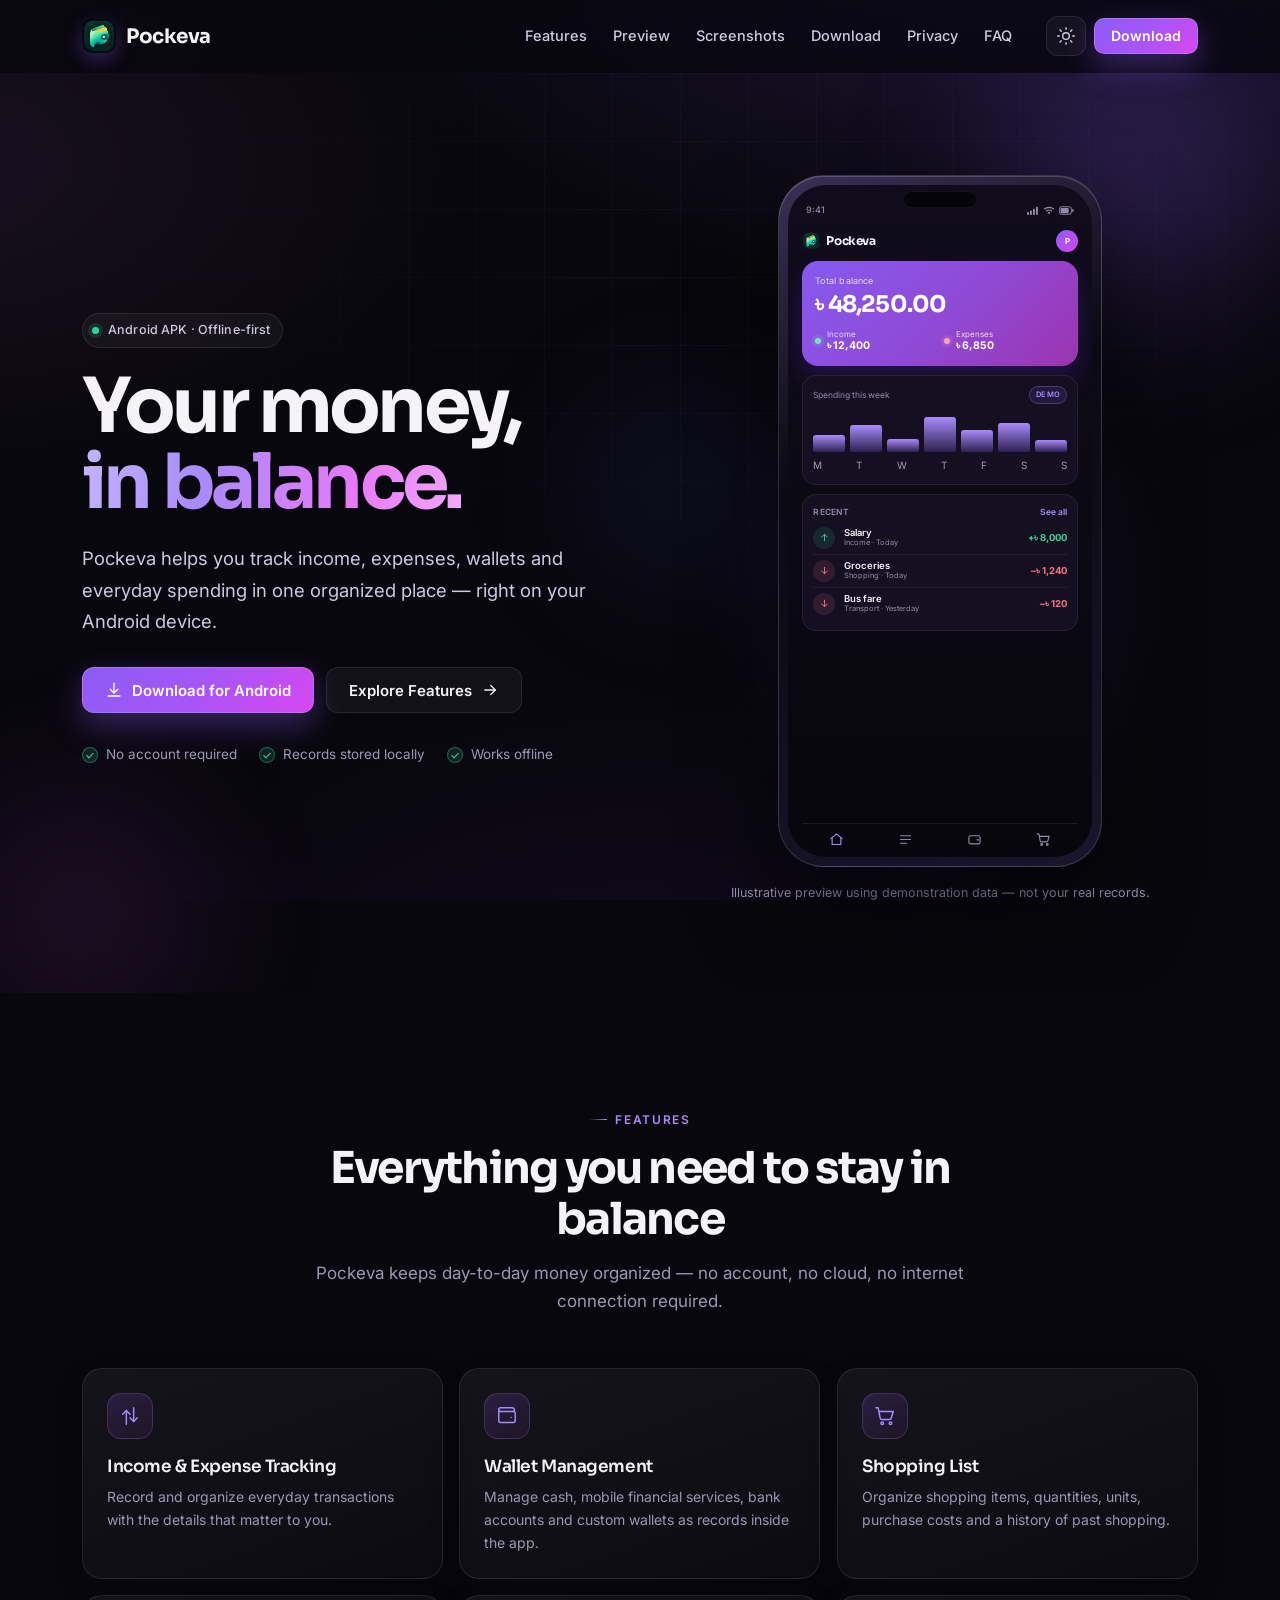
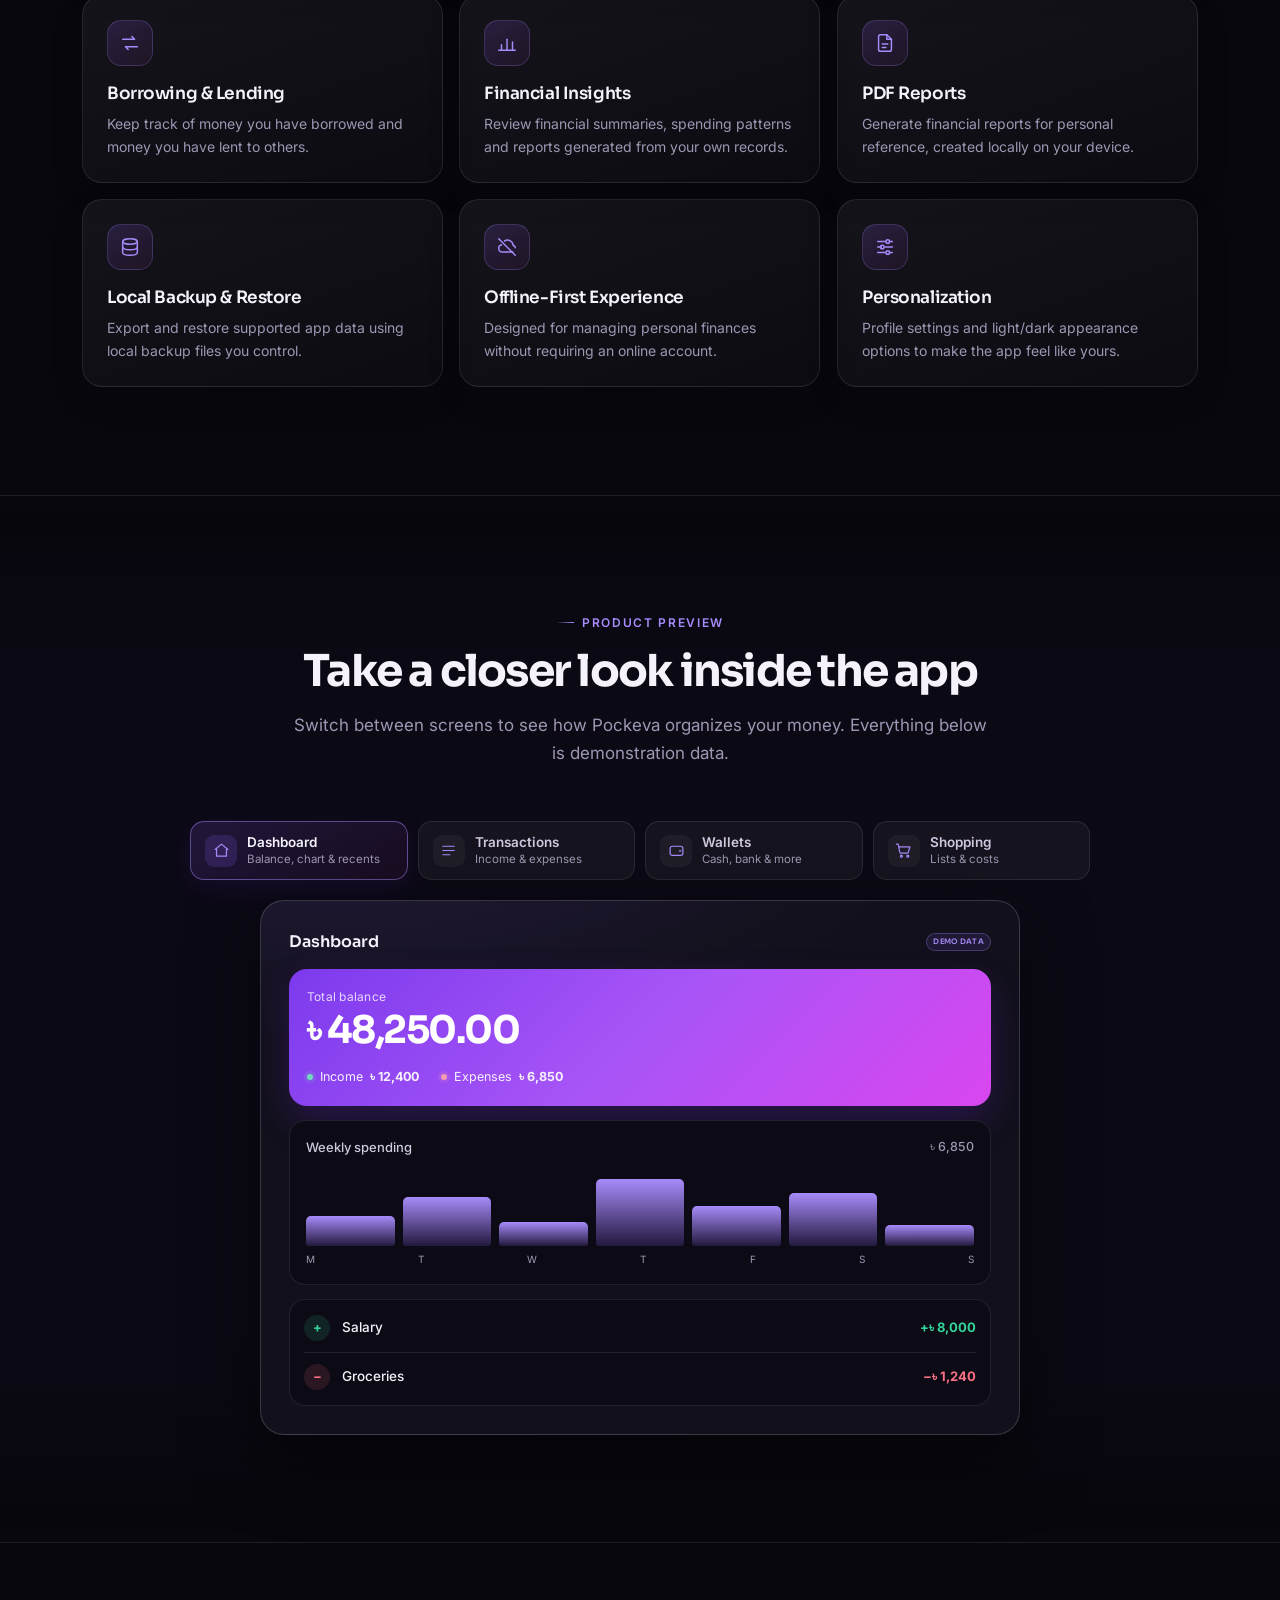
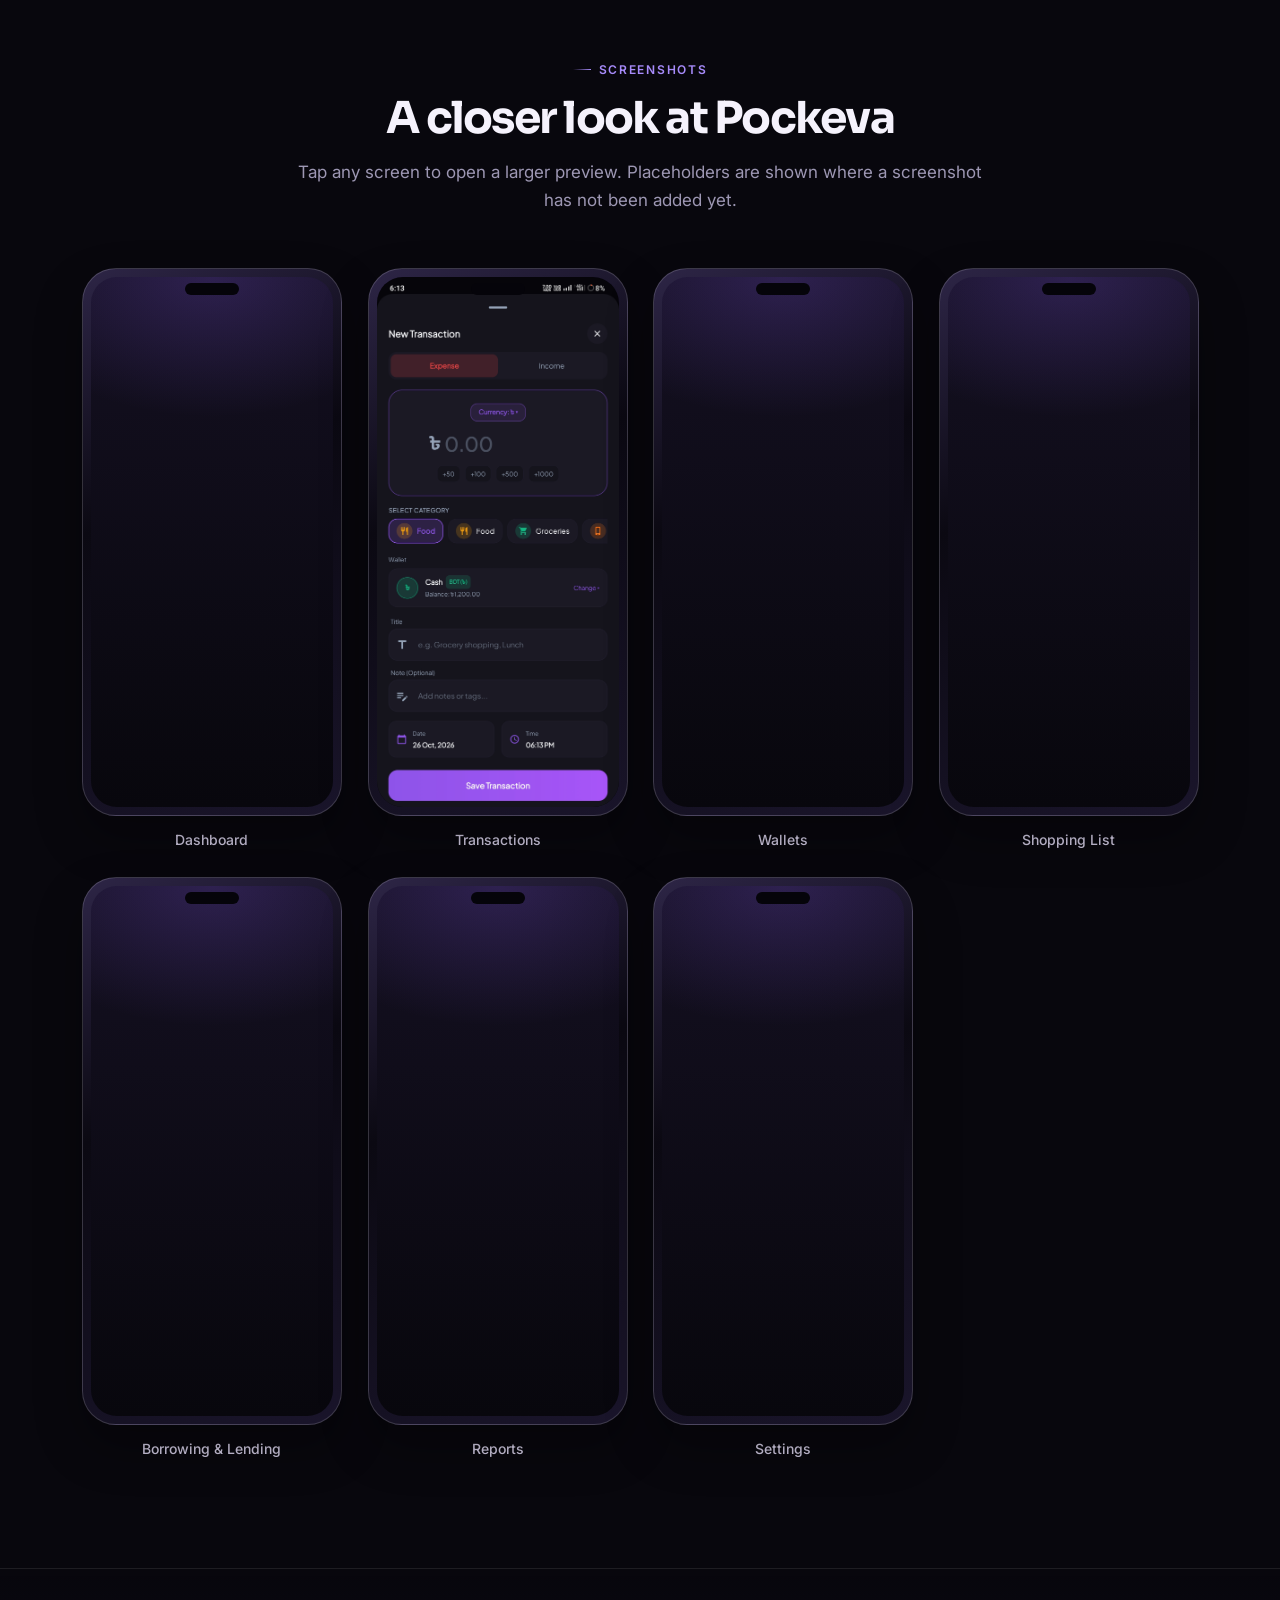
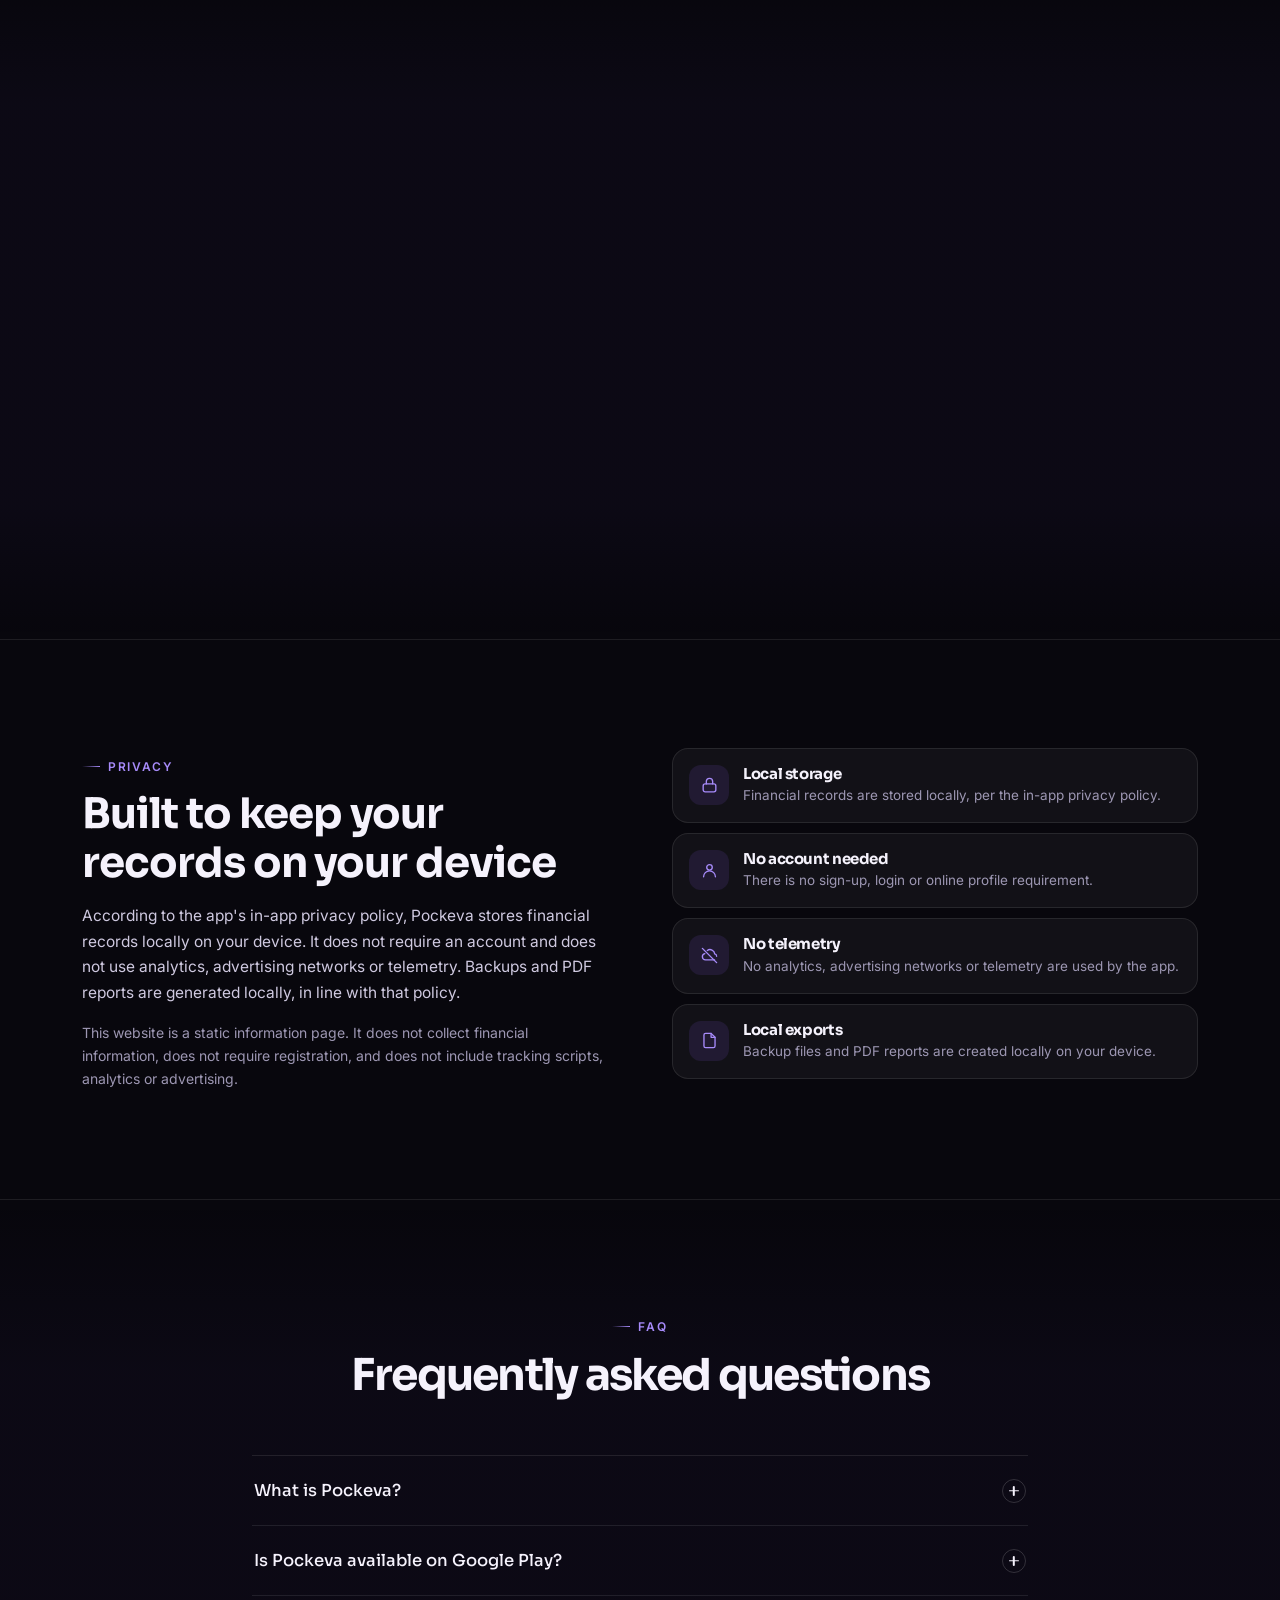
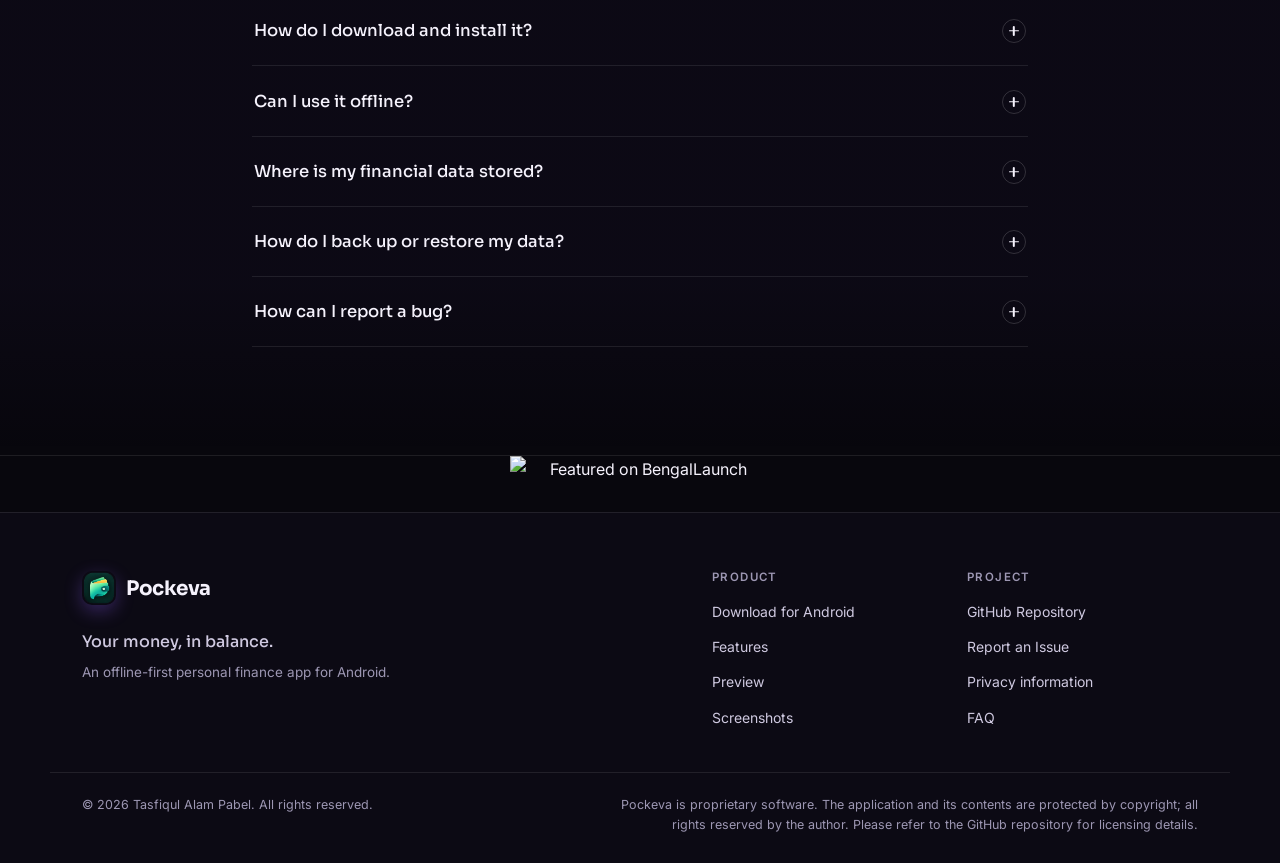
==== commit 773a73e8: "Update download links to latest release version" ====
--- a/index.html
+++ b/index.html
@@ -1956,7 +1956,7 @@
         </button>
 
         <a class="btn btn-primary btn-sm header-cta"
-           href="https://github.com/itspabel/Pockeva/releases/tag/v1.0.4"
+           href="https://github.com/itspabel/Pockeva/releases/latest"
            target="_blank" rel="noopener noreferrer">Download</a>
 
         <button class="icon-btn menu-toggle" id="menu-toggle" type="button"
@@ -1994,7 +1994,7 @@
 
           <div class="hero-actions">
             <a class="btn btn-primary"
-               href="https://github.com/itspabel/Pockeva/releases/download/v1.0.4/Pockeva-v1.0.4-universal.apk"
+               href="https://github.com/itspabel/Pockeva/releases/download/v1.0.5/Pockeva-v1.0.5-universal.apk"
                target="_blank" rel="noopener noreferrer">
               <svg viewBox="0 0 24 24" fill="none" stroke="currentColor" stroke-width="1.7"
                    stroke-linecap="round" stroke-linejoin="round" aria-hidden="true">
@@ -2502,7 +2502,7 @@
 
             <div class="download-actions">
               <a class="btn btn-primary"
-                 href="https://github.com/itspabel/Pockeva/releases/download/v1.0.4/Pockeva-v1.0.4-universal.apk"
+                 href="https://github.com/itspabel/Pockeva/releases/download/v1.0.5/Pockeva-v1.0.5-universal.apk"
                  target="_blank" rel="noopener noreferrer">
                 <svg viewBox="0 0 24 24" fill="none" stroke="currentColor" stroke-width="1.7"
                      stroke-linecap="round" stroke-linejoin="round" aria-hidden="true">
@@ -2633,7 +2633,7 @@
               <span class="faq-icon" aria-hidden="true"></span>
             </summary>
             <div class="faq-body">
-              <p>Open the <a href="https://github.com/itspabel/Pockeva/releases/tag/v1" target="_blank" rel="noopener noreferrer">latest release</a>,
+              <p>Open the <a href="https://github.com/itspabel/Pockeva/releases/latest" target="_blank" rel="noopener noreferrer">latest release</a>,
               download the APK asset, then open the downloaded file and follow Android's installation prompts.
               If Android requests permission to install unknown apps, allow it for the relevant installation
               source only if you trust the APK.</p>
@@ -2711,7 +2711,7 @@
         <div class="footer-col">
           <h3>Product</h3>
           <ul>
-            <li><a href="https://github.com/itspabel/Pockeva/releases/tag/v1.0.4" target="_blank" rel="noopener noreferrer">Download for Android</a></li>
+            <li><a href="https://github.com/itspabel/Pockeva/releases/latest" target="_blank" rel="noopener noreferrer">Download for Android</a></li>
             <li><a href="#features">Features</a></li>
             <li><a href="#preview">Preview</a></li>
             <li><a href="#screenshots">Screenshots</a></li>
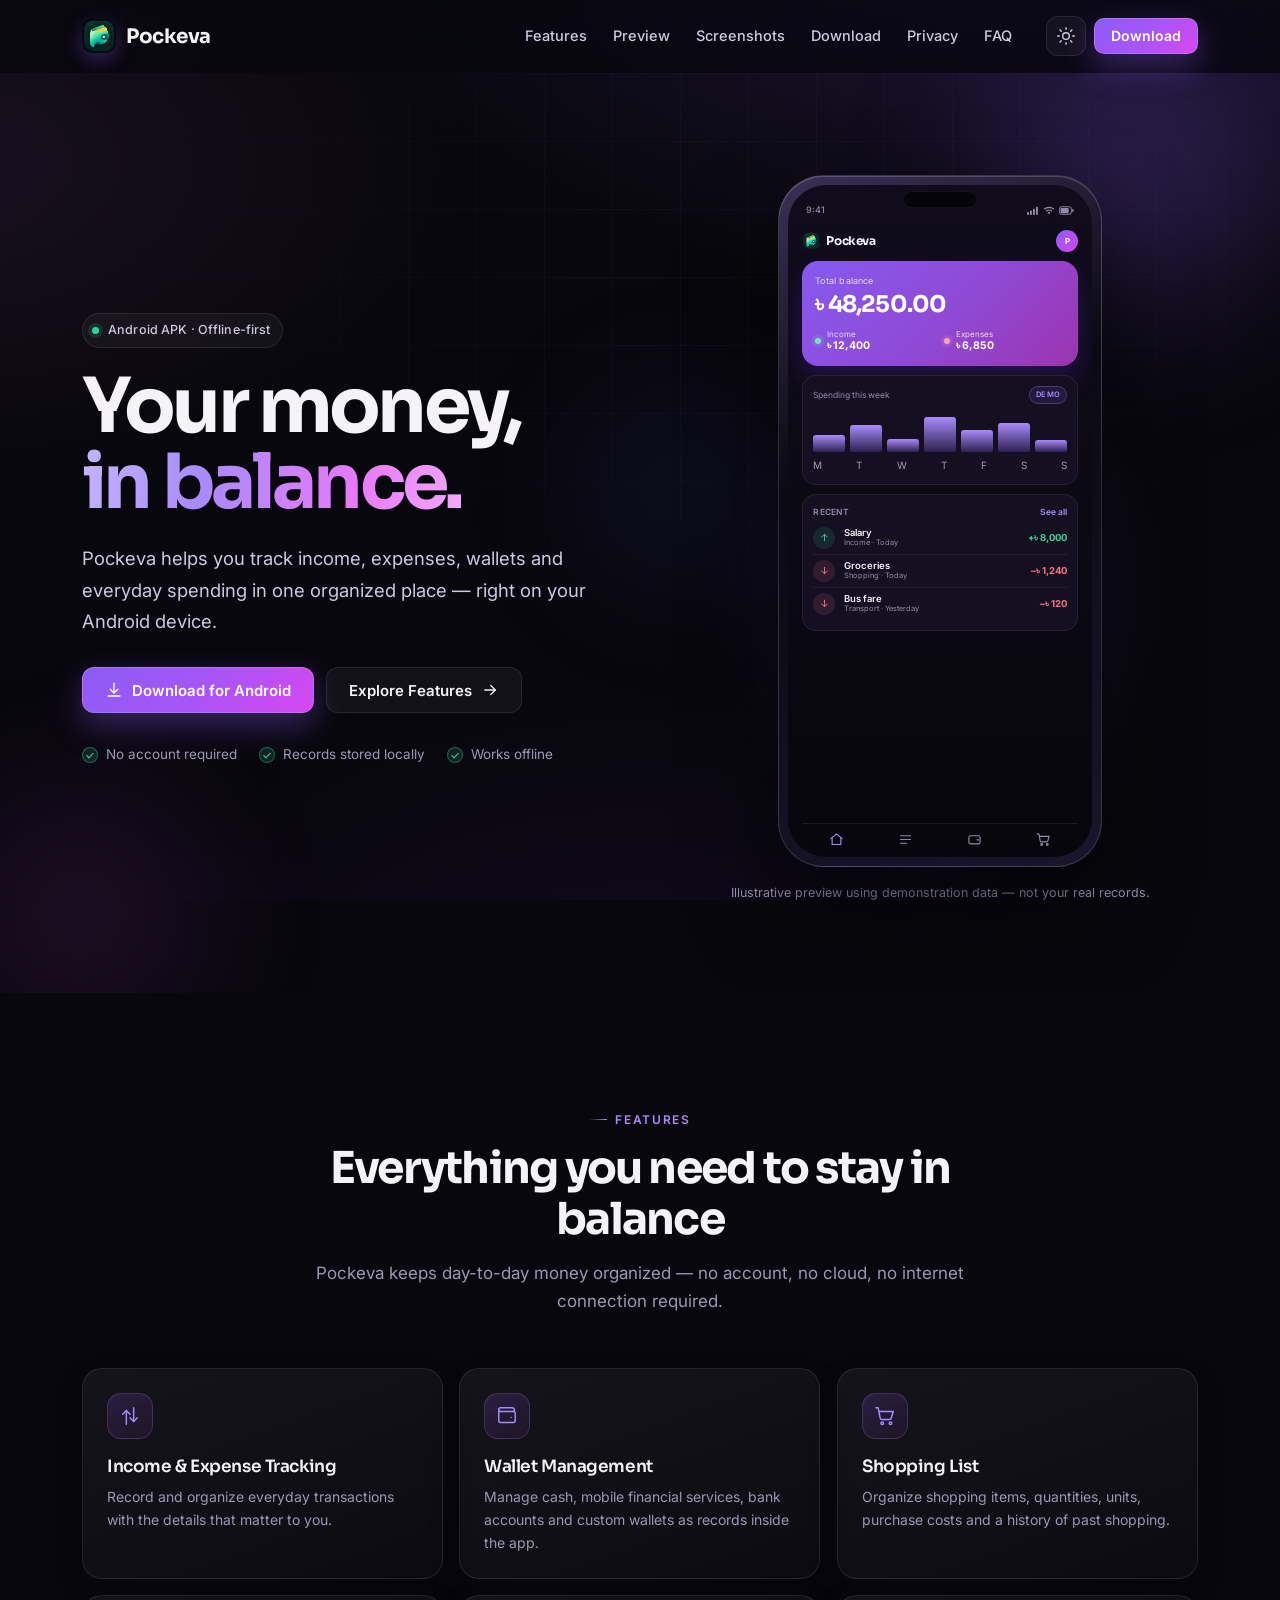
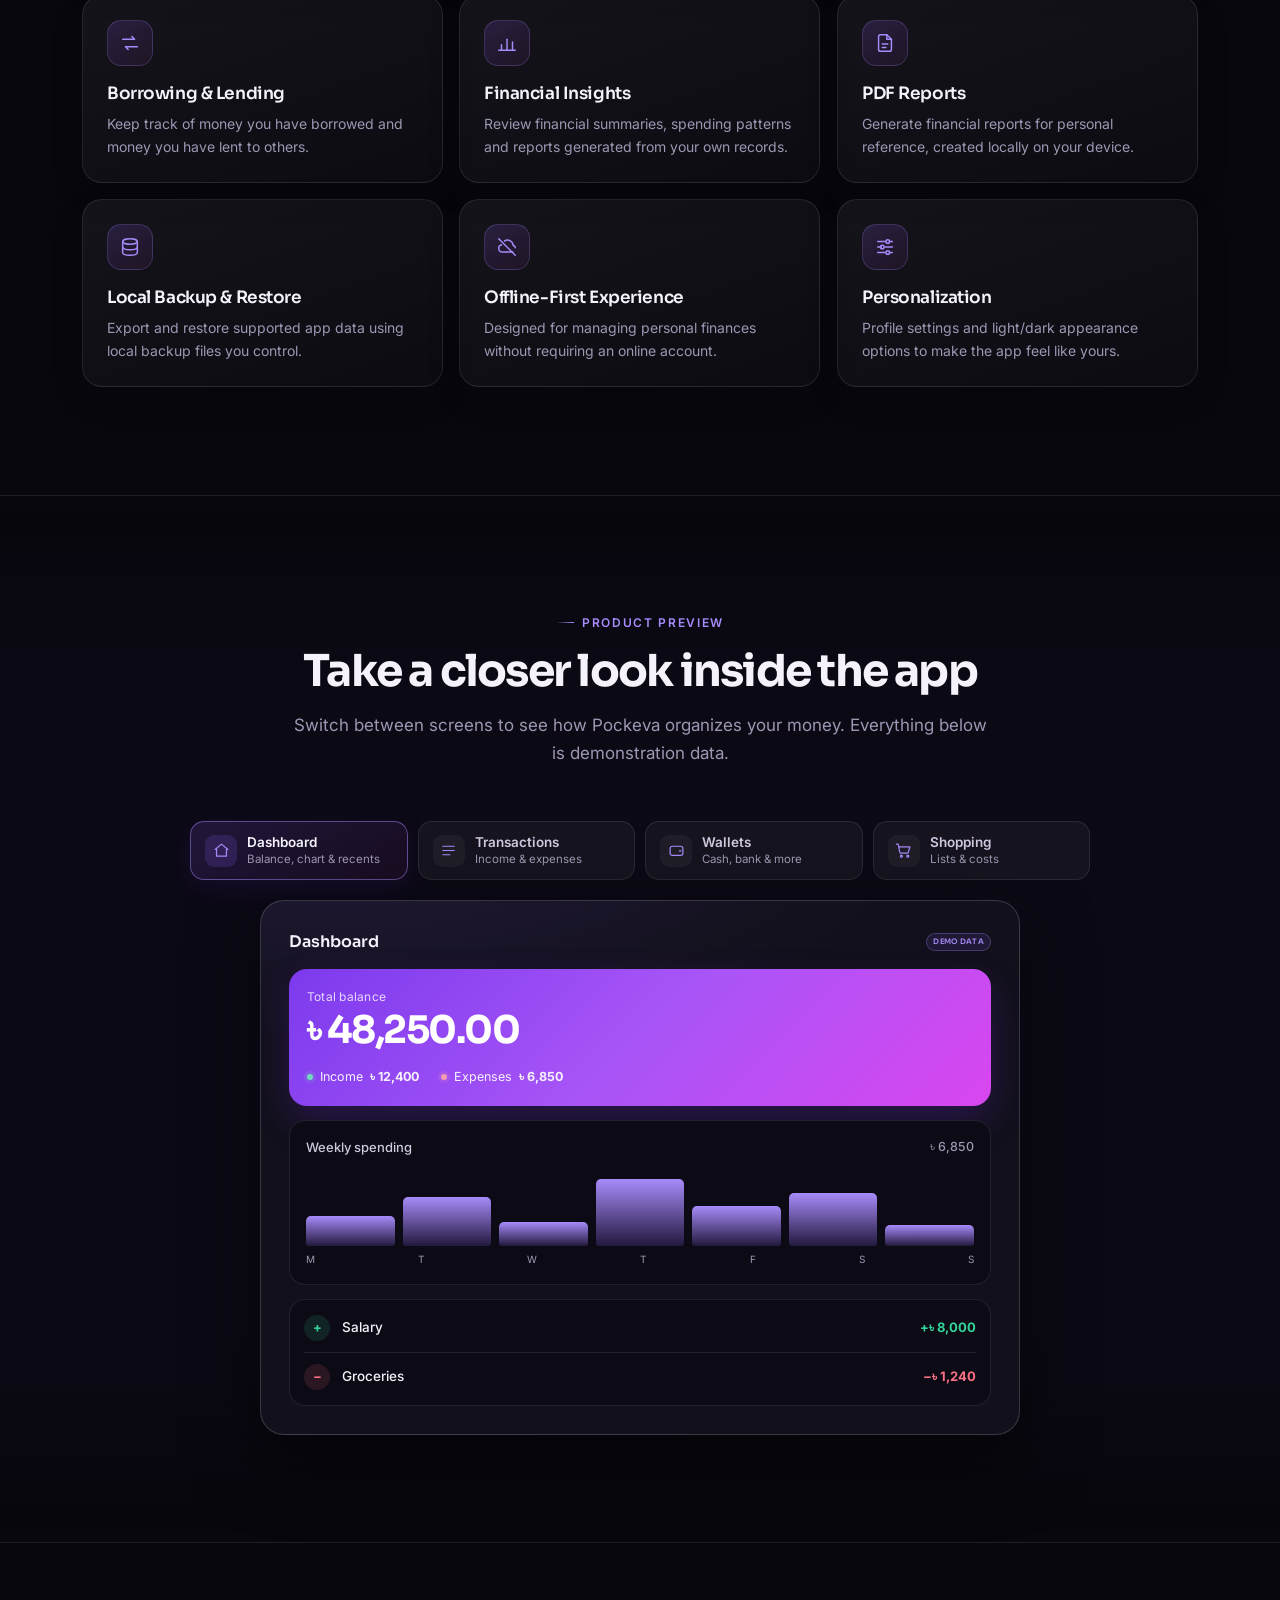
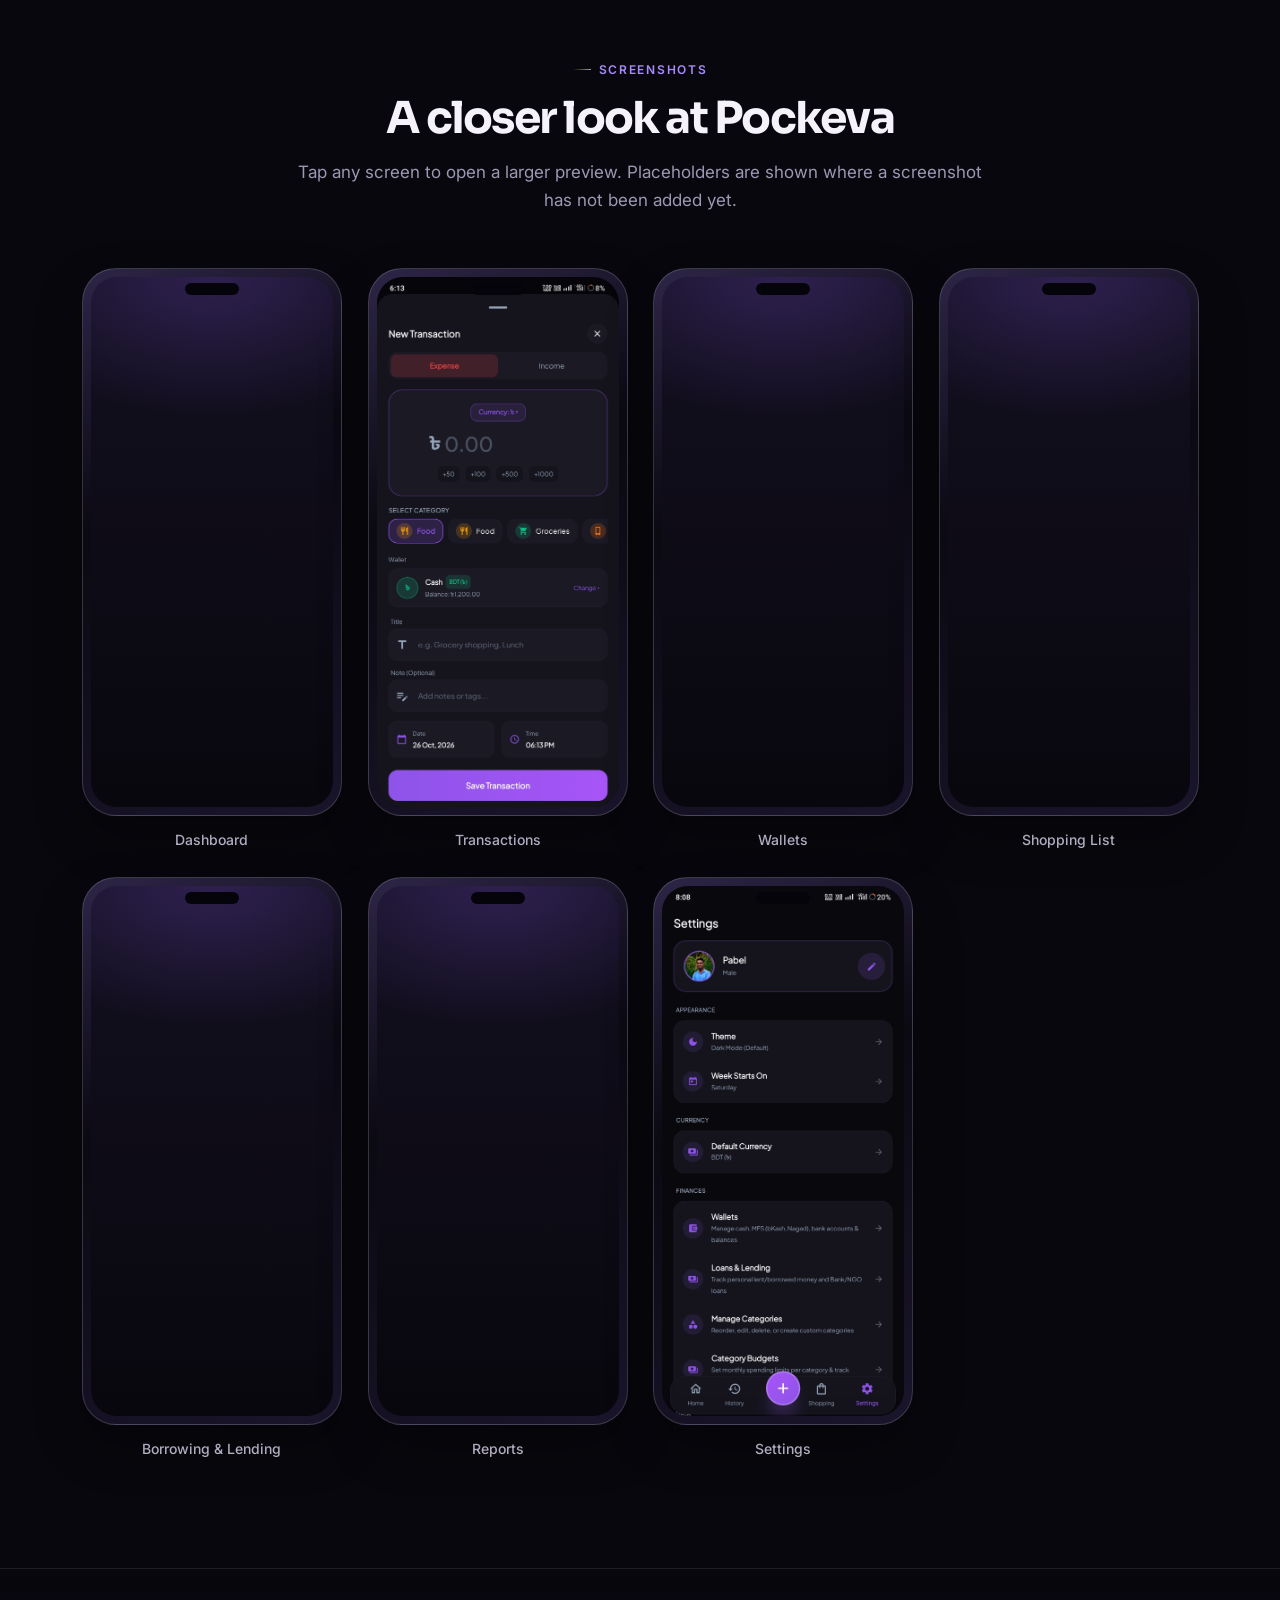
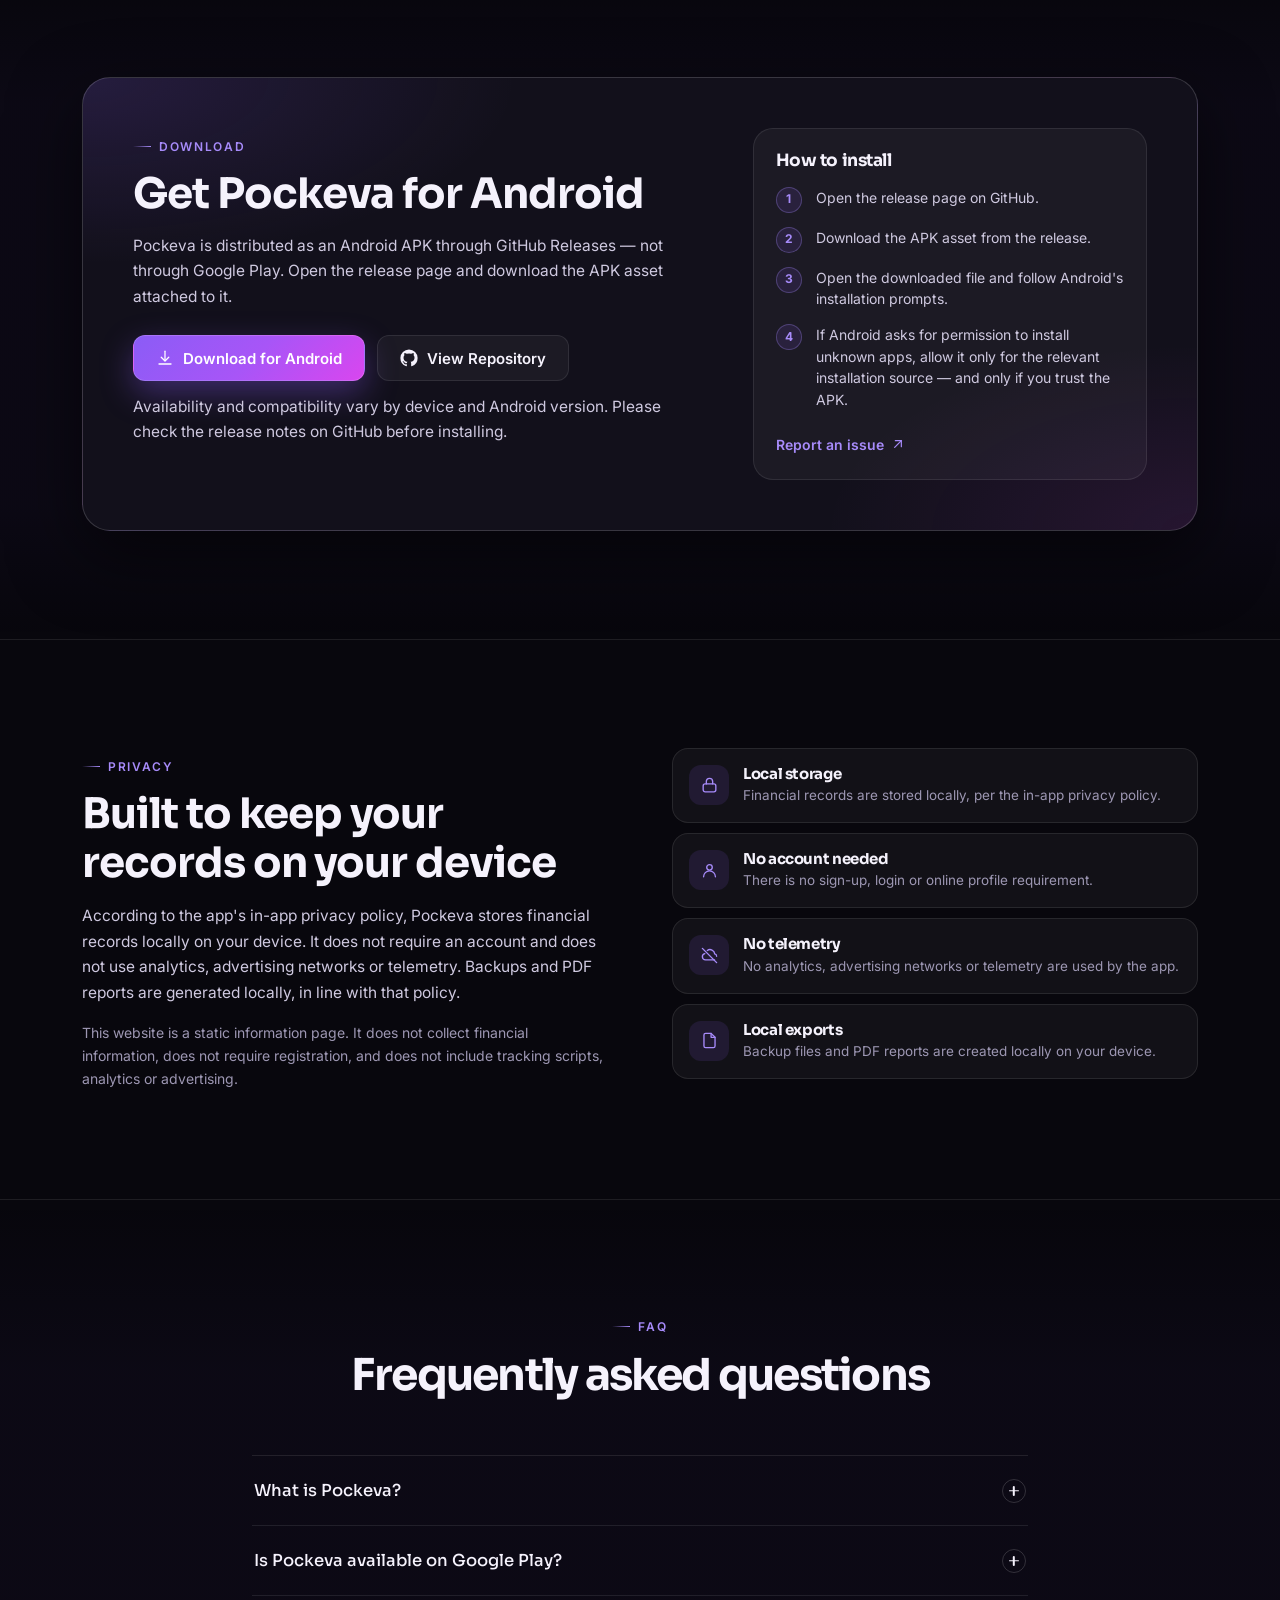
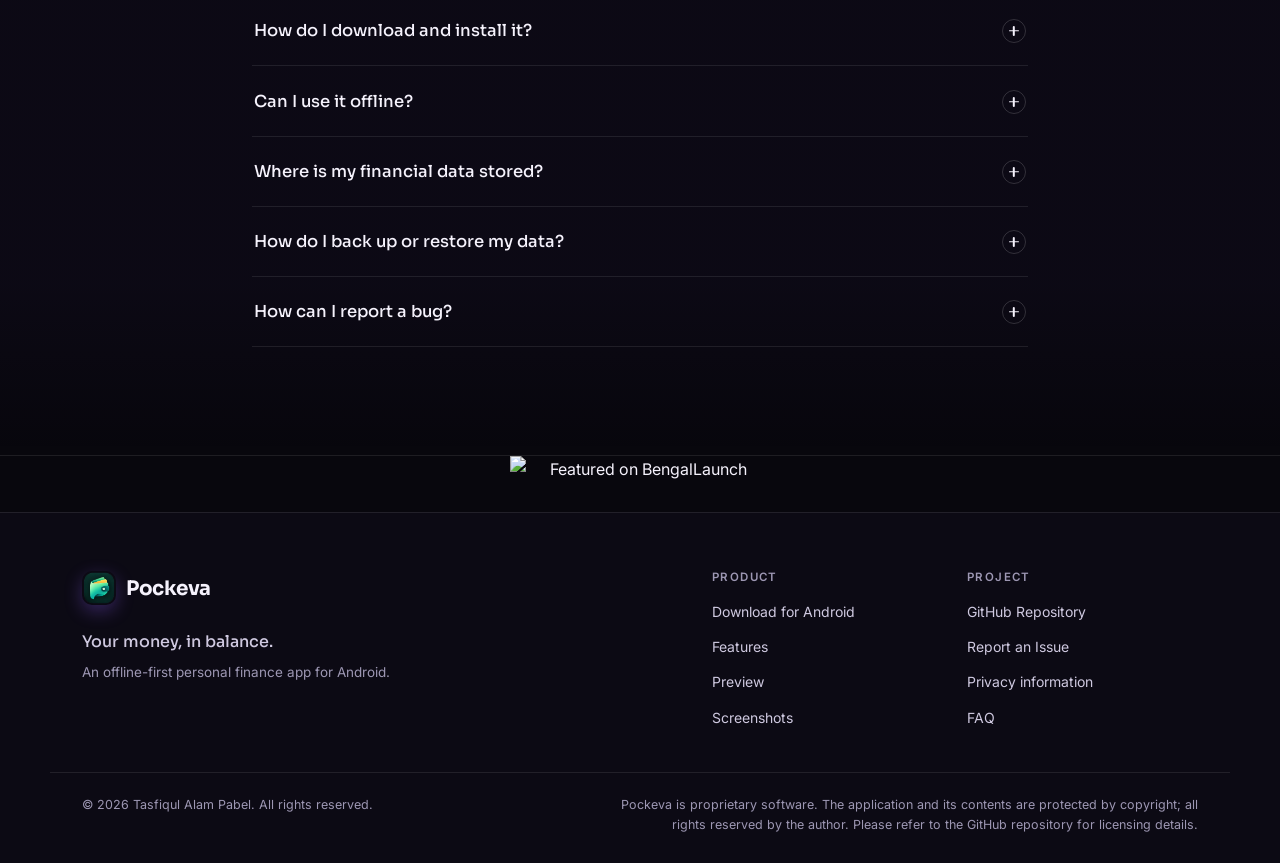
==== commit a05e1364: "Update download links to version 1.0.6" ====
--- a/index.html
+++ b/index.html
@@ -1994,7 +1994,7 @@
 
           <div class="hero-actions">
             <a class="btn btn-primary"
-               href="https://github.com/itspabel/Pockeva/releases/download/v1.0.5/Pockeva-v1.0.5-universal.apk"
+               href="https://github.com/itspabel/Pockeva/releases/download/v1.0.6/Pockeva-v1.0.6-universal.apk"
                target="_blank" rel="noopener noreferrer">
               <svg viewBox="0 0 24 24" fill="none" stroke="currentColor" stroke-width="1.7"
                    stroke-linecap="round" stroke-linejoin="round" aria-hidden="true">
@@ -2502,7 +2502,7 @@
 
             <div class="download-actions">
               <a class="btn btn-primary"
-                 href="https://github.com/itspabel/Pockeva/releases/download/v1.0.5/Pockeva-v1.0.5-universal.apk"
+                 href="https://github.com/itspabel/Pockeva/releases/download/v1.0.6/Pockeva-v1.0.6-universal.apk"
                  target="_blank" rel="noopener noreferrer">
                 <svg viewBox="0 0 24 24" fill="none" stroke="currentColor" stroke-width="1.7"
                      stroke-linecap="round" stroke-linejoin="round" aria-hidden="true">
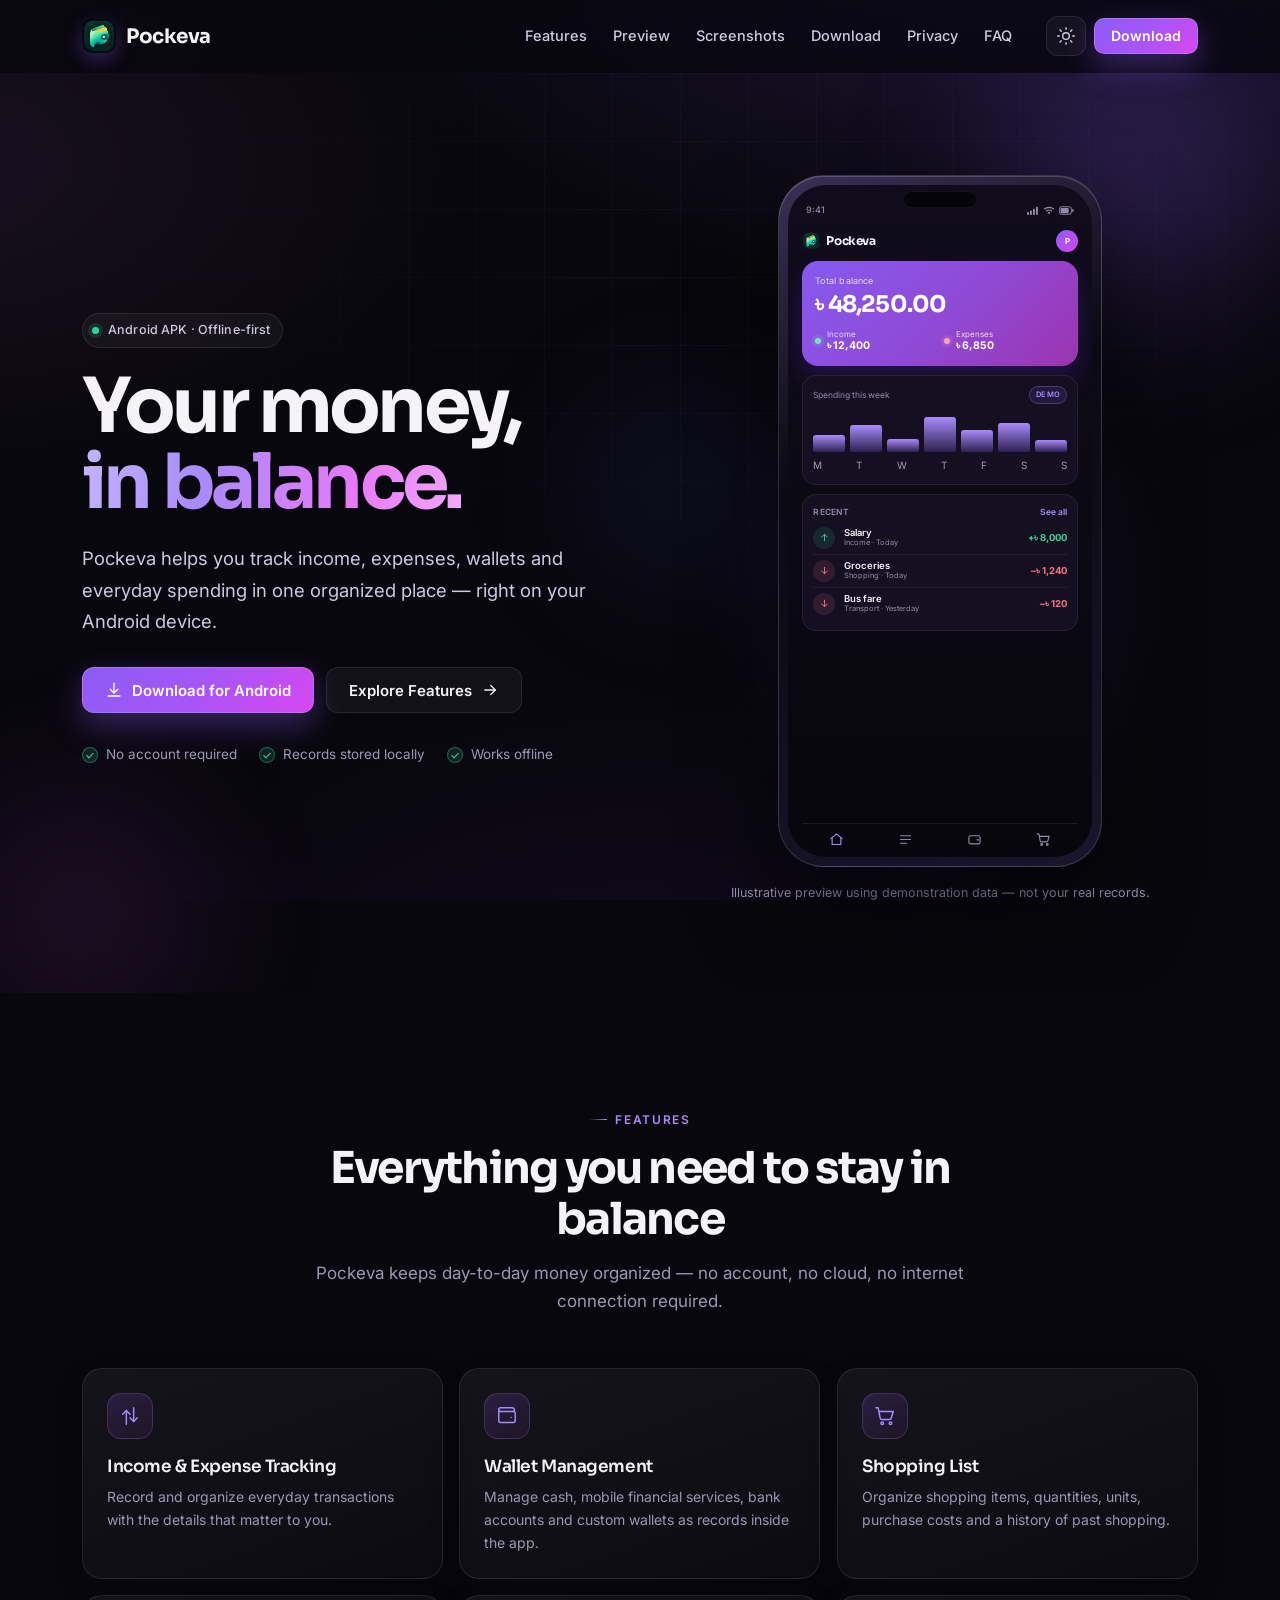
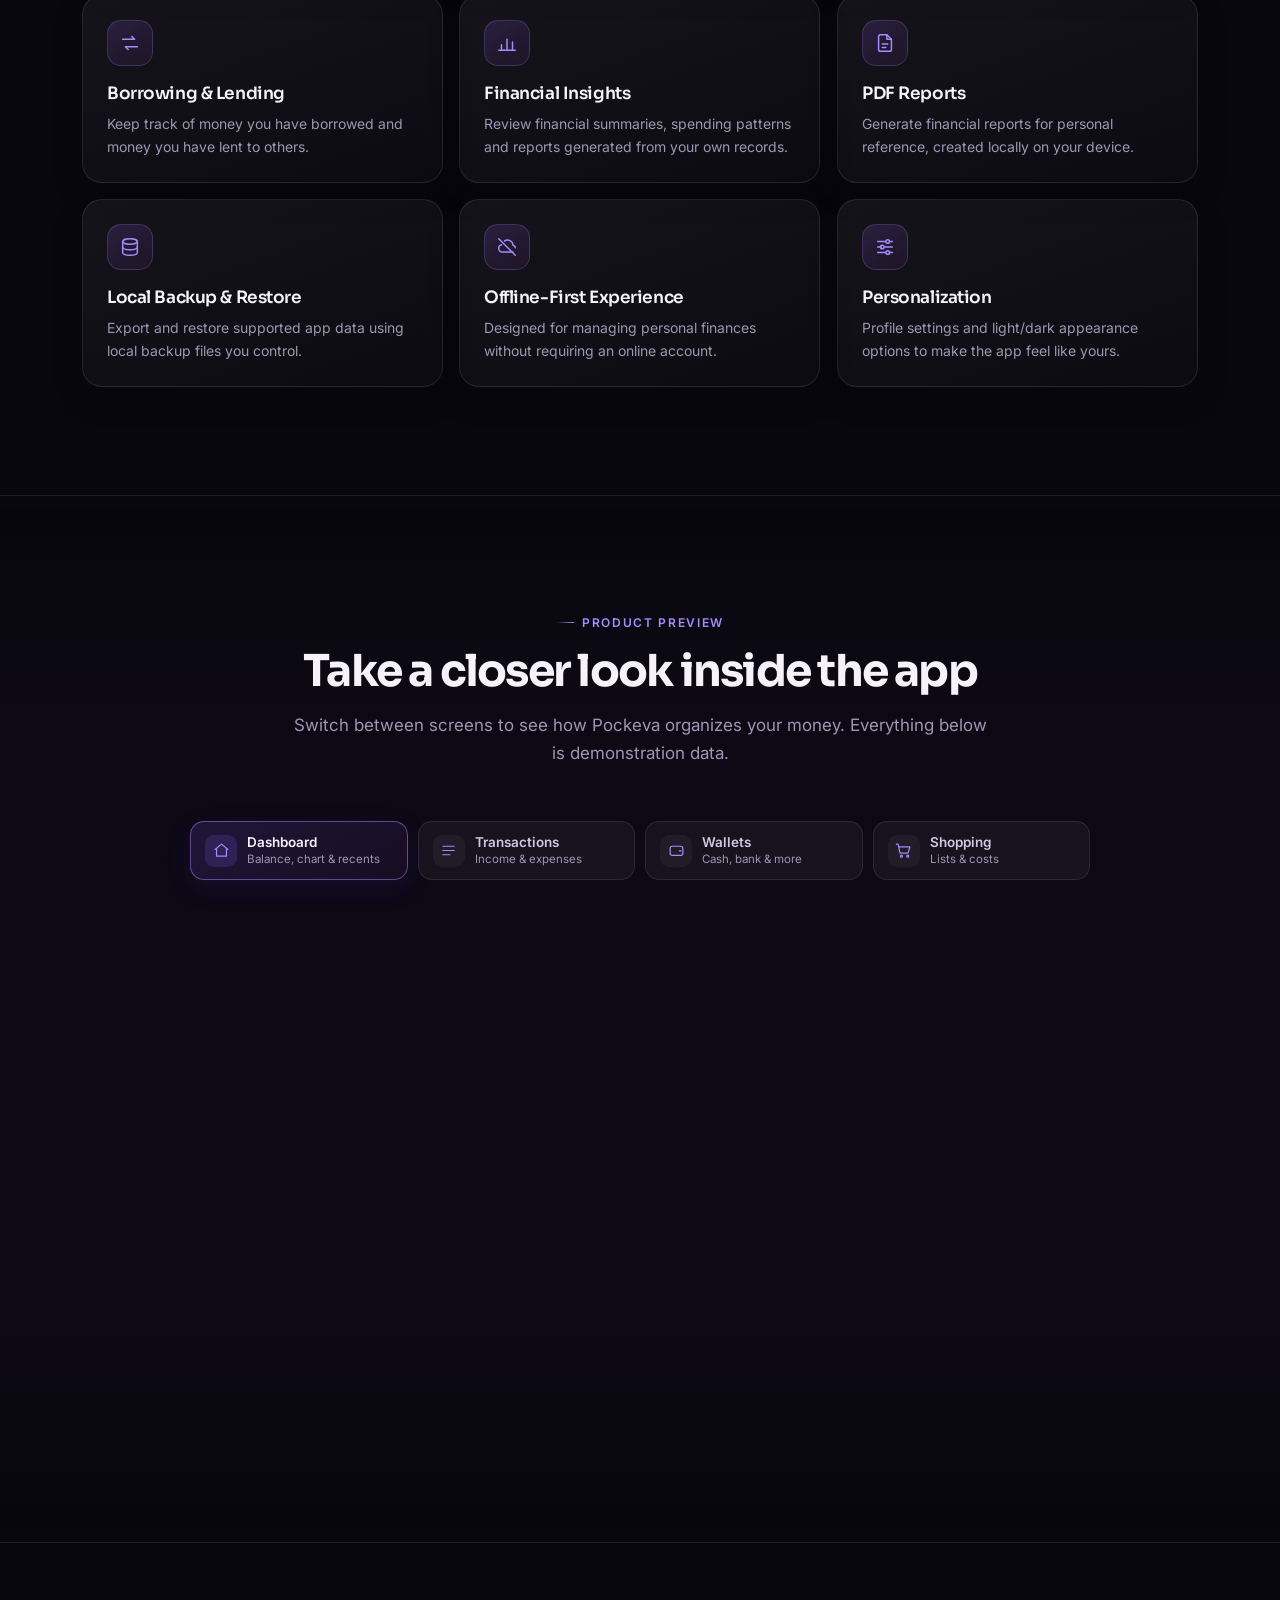
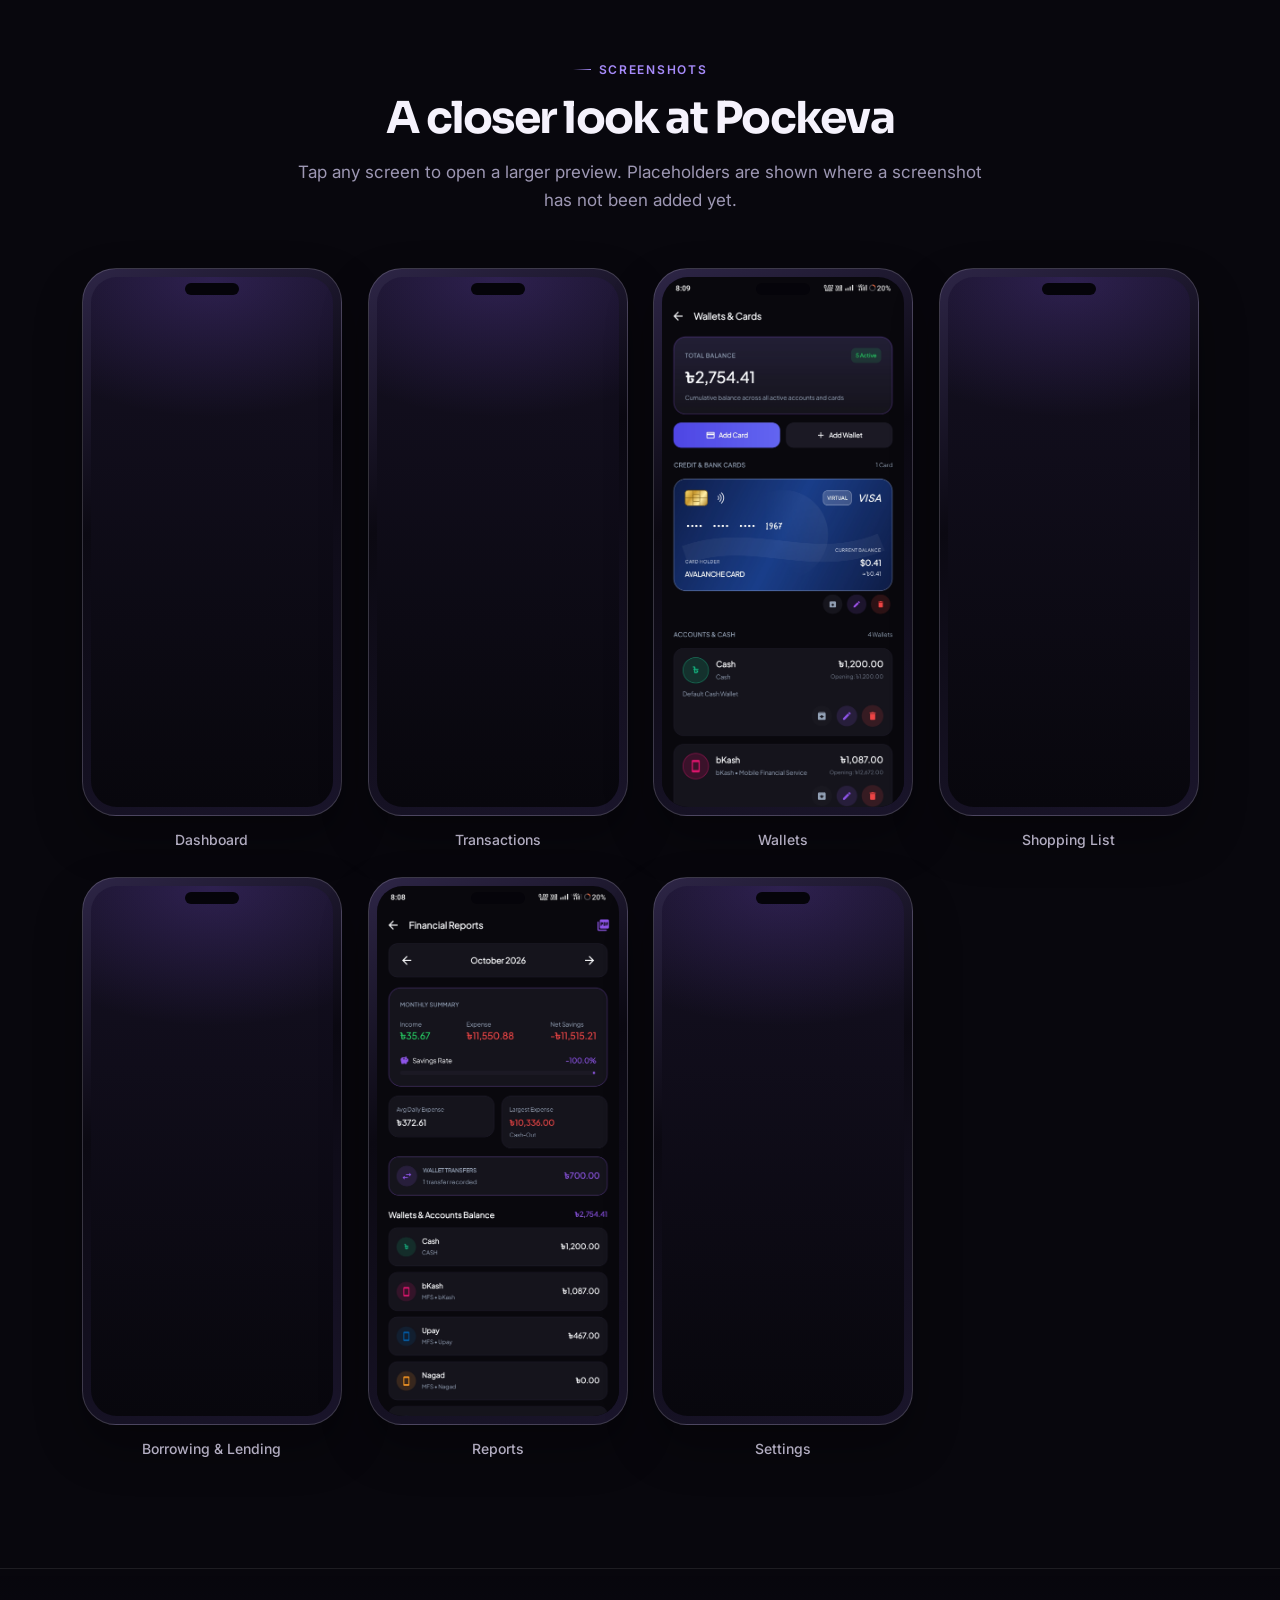
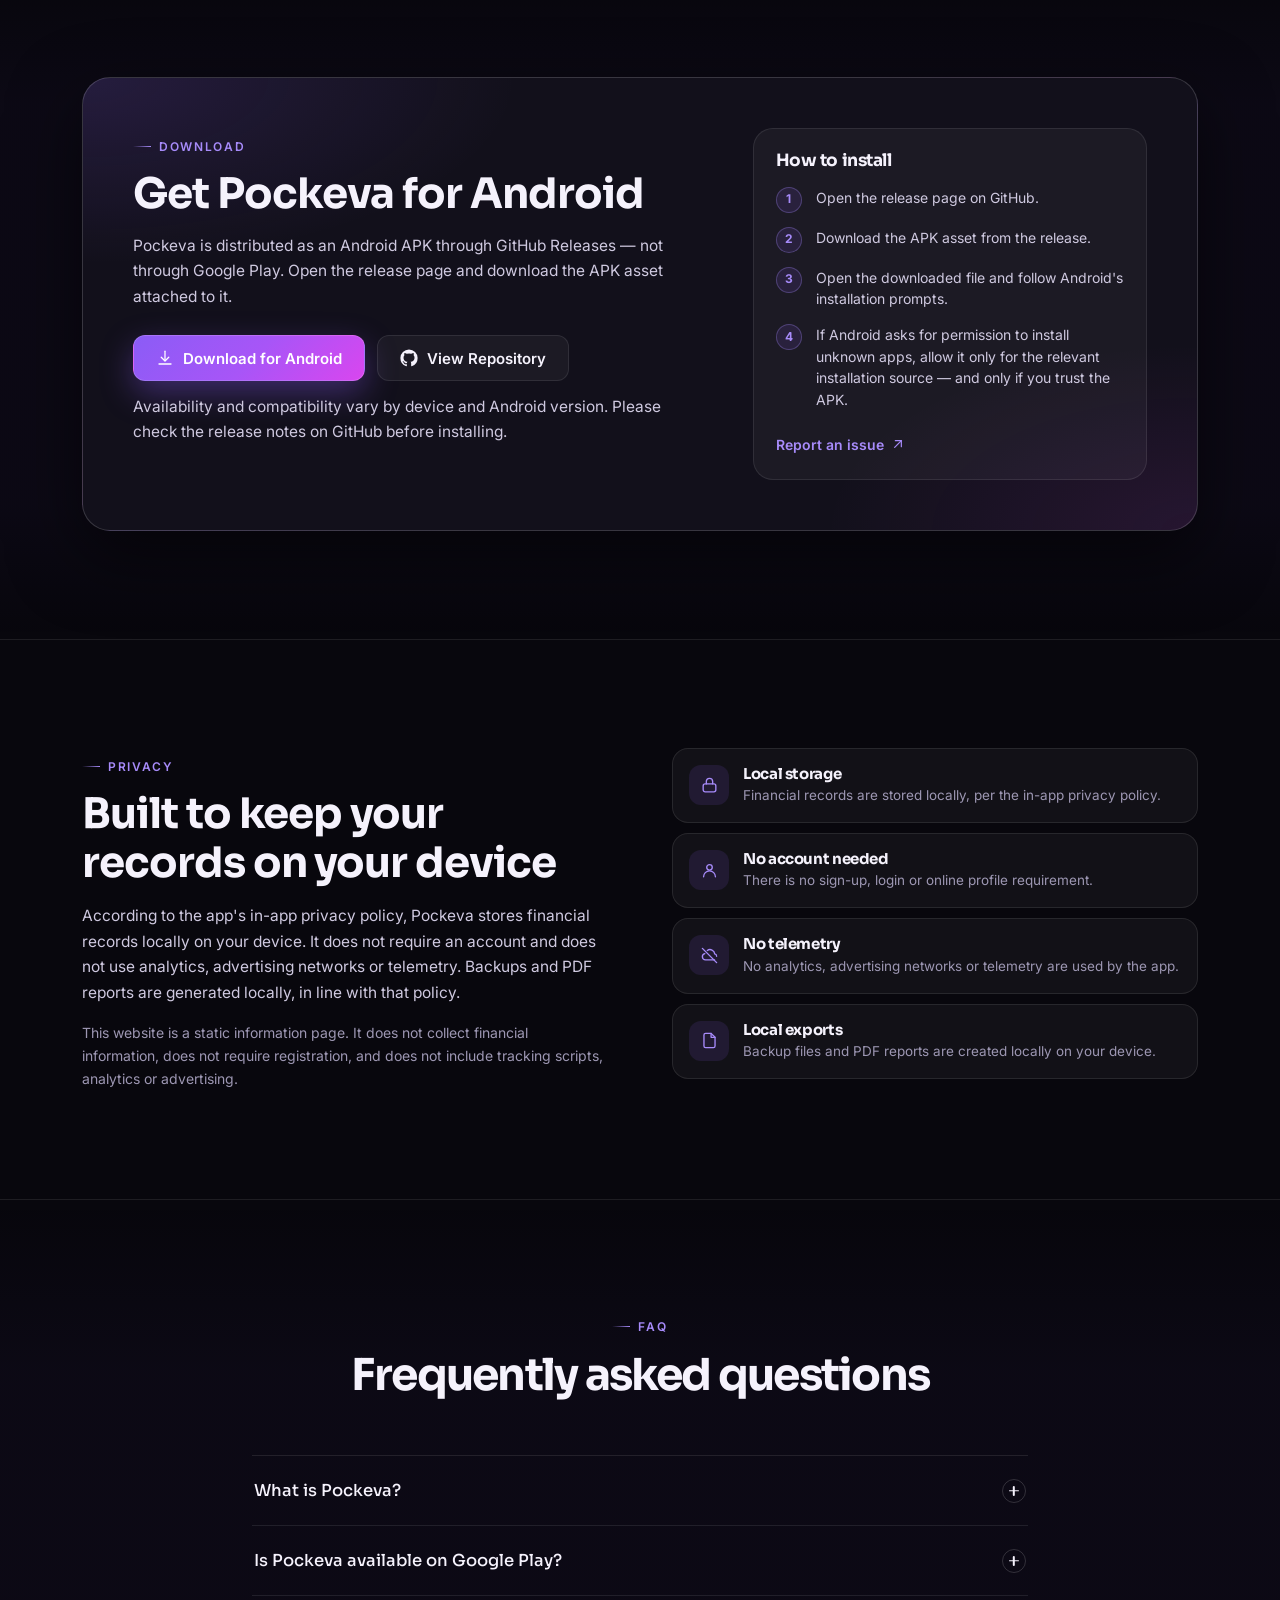
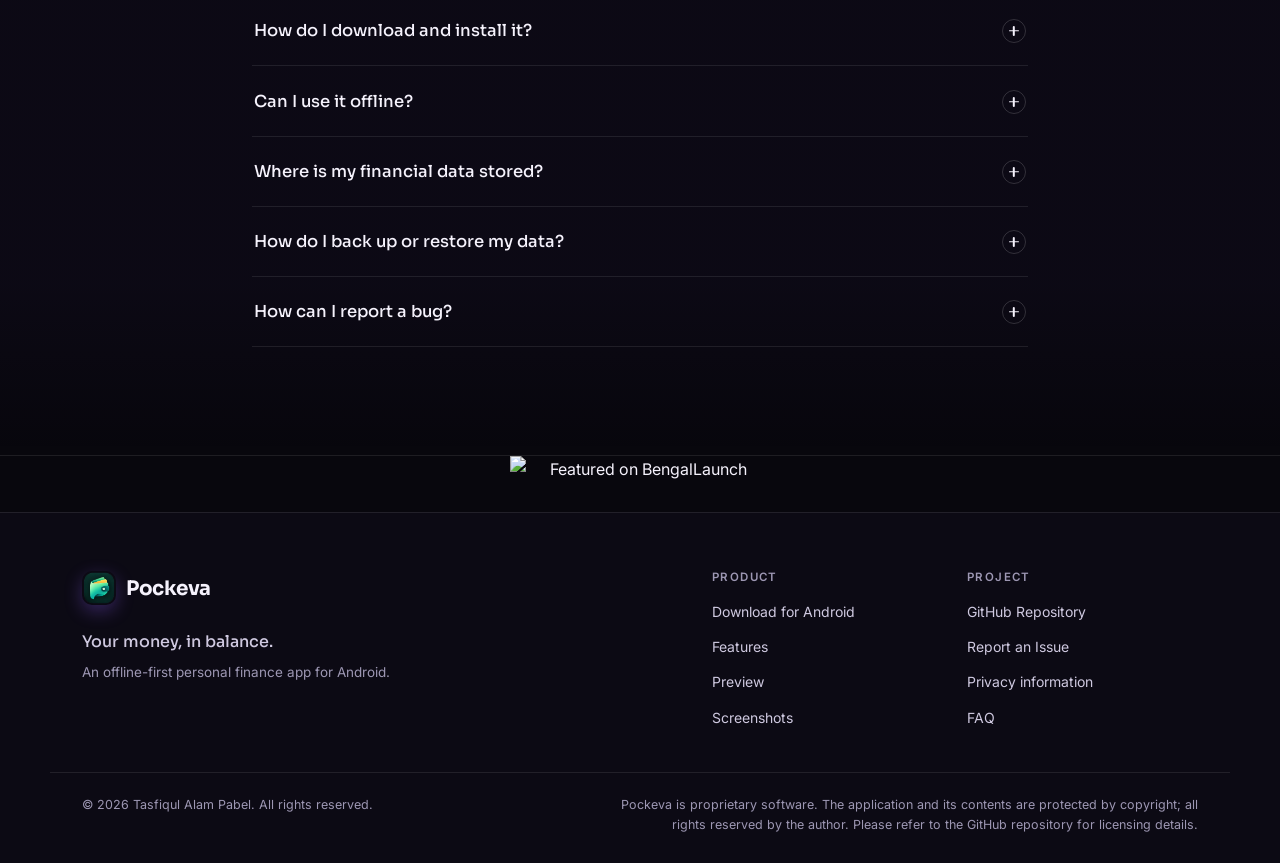
==== commit fe9148e2: "Update canonical link to new URL" ====
--- a/index.html
+++ b/index.html
@@ -5,7 +5,7 @@
   <meta name="viewport" content="width=device-width, initial-scale=1" />
   <title>Pockeva — Your money, in balance.</title>
   <meta name="description" content="Pockeva is an offline-first personal finance app for Android." />
-  <link rel="canonical" href="https://itspabel.github.io/Pockeva/" />
+  <link rel="canonical" href="https://pockeva.asf.run/" />
   <meta name="theme-color" content="#08070d" id="theme-color-meta" />
   <meta name="color-scheme" content="dark light" />
 
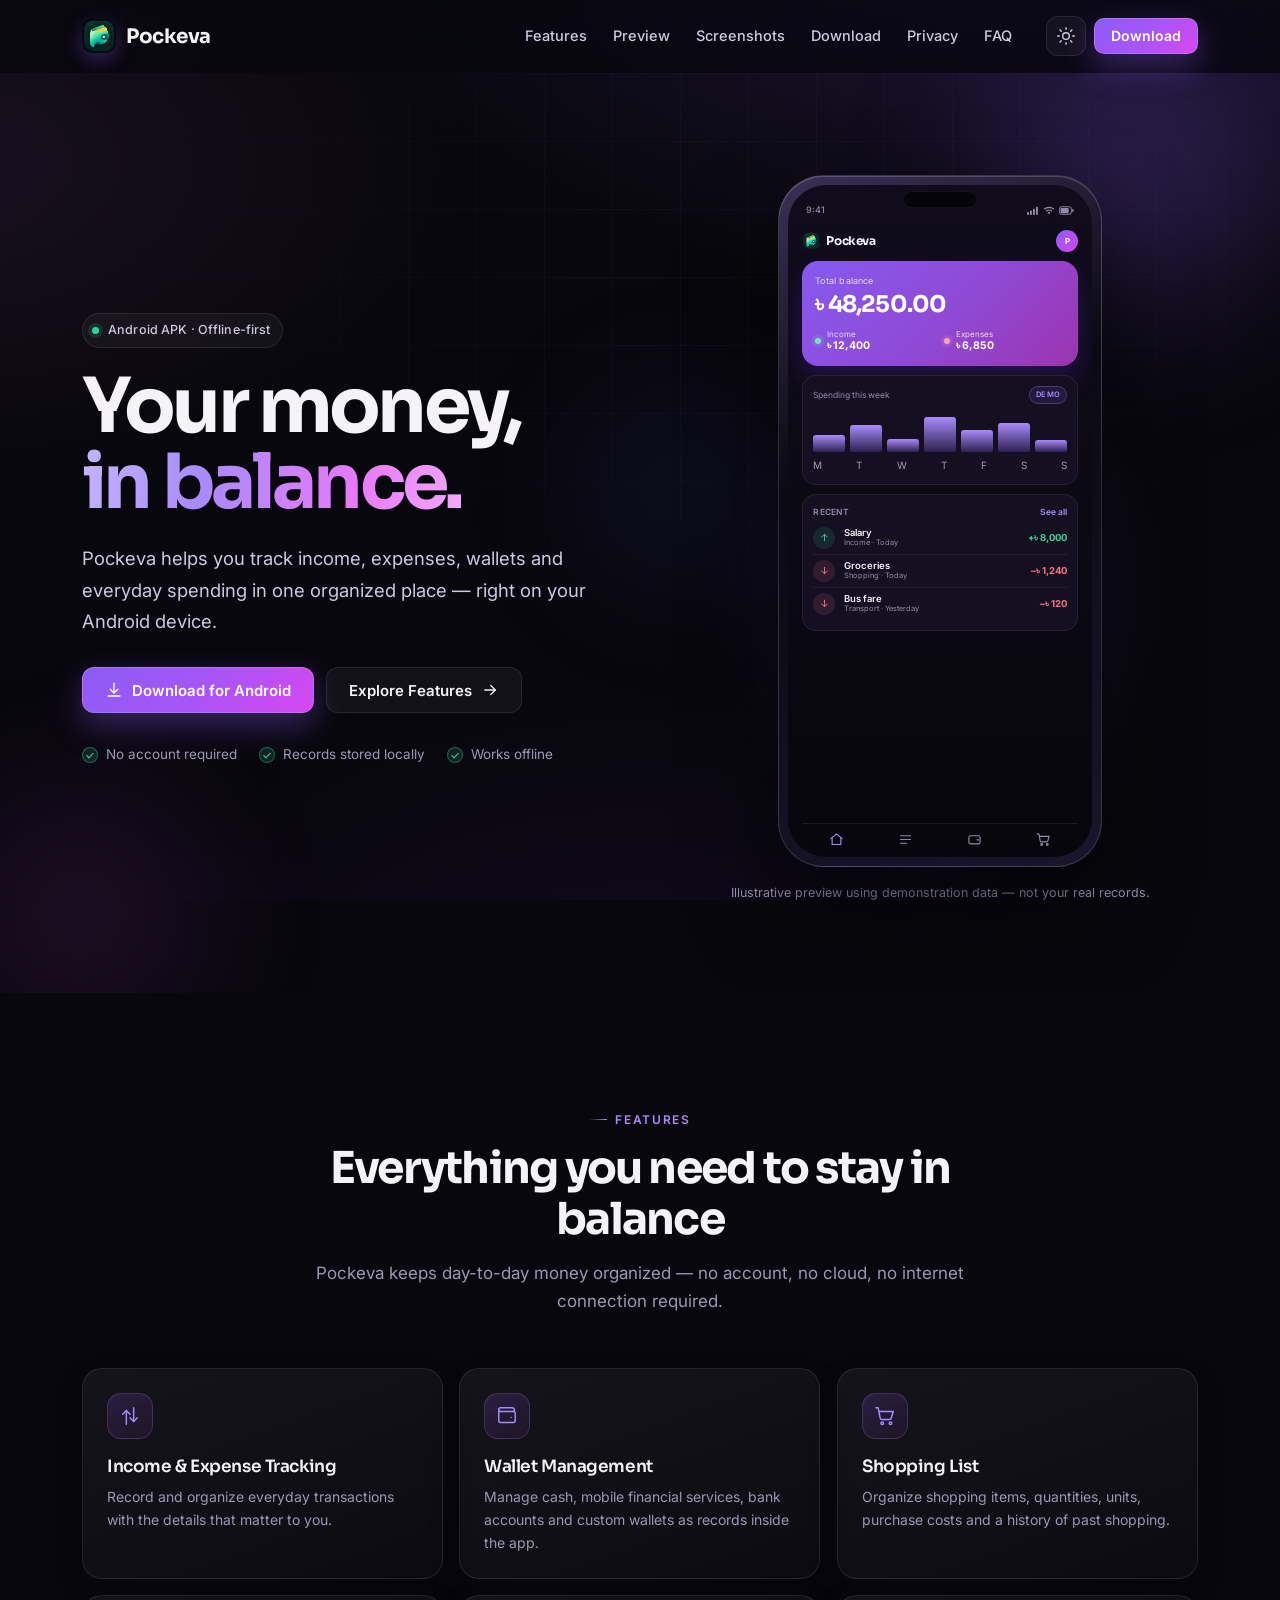
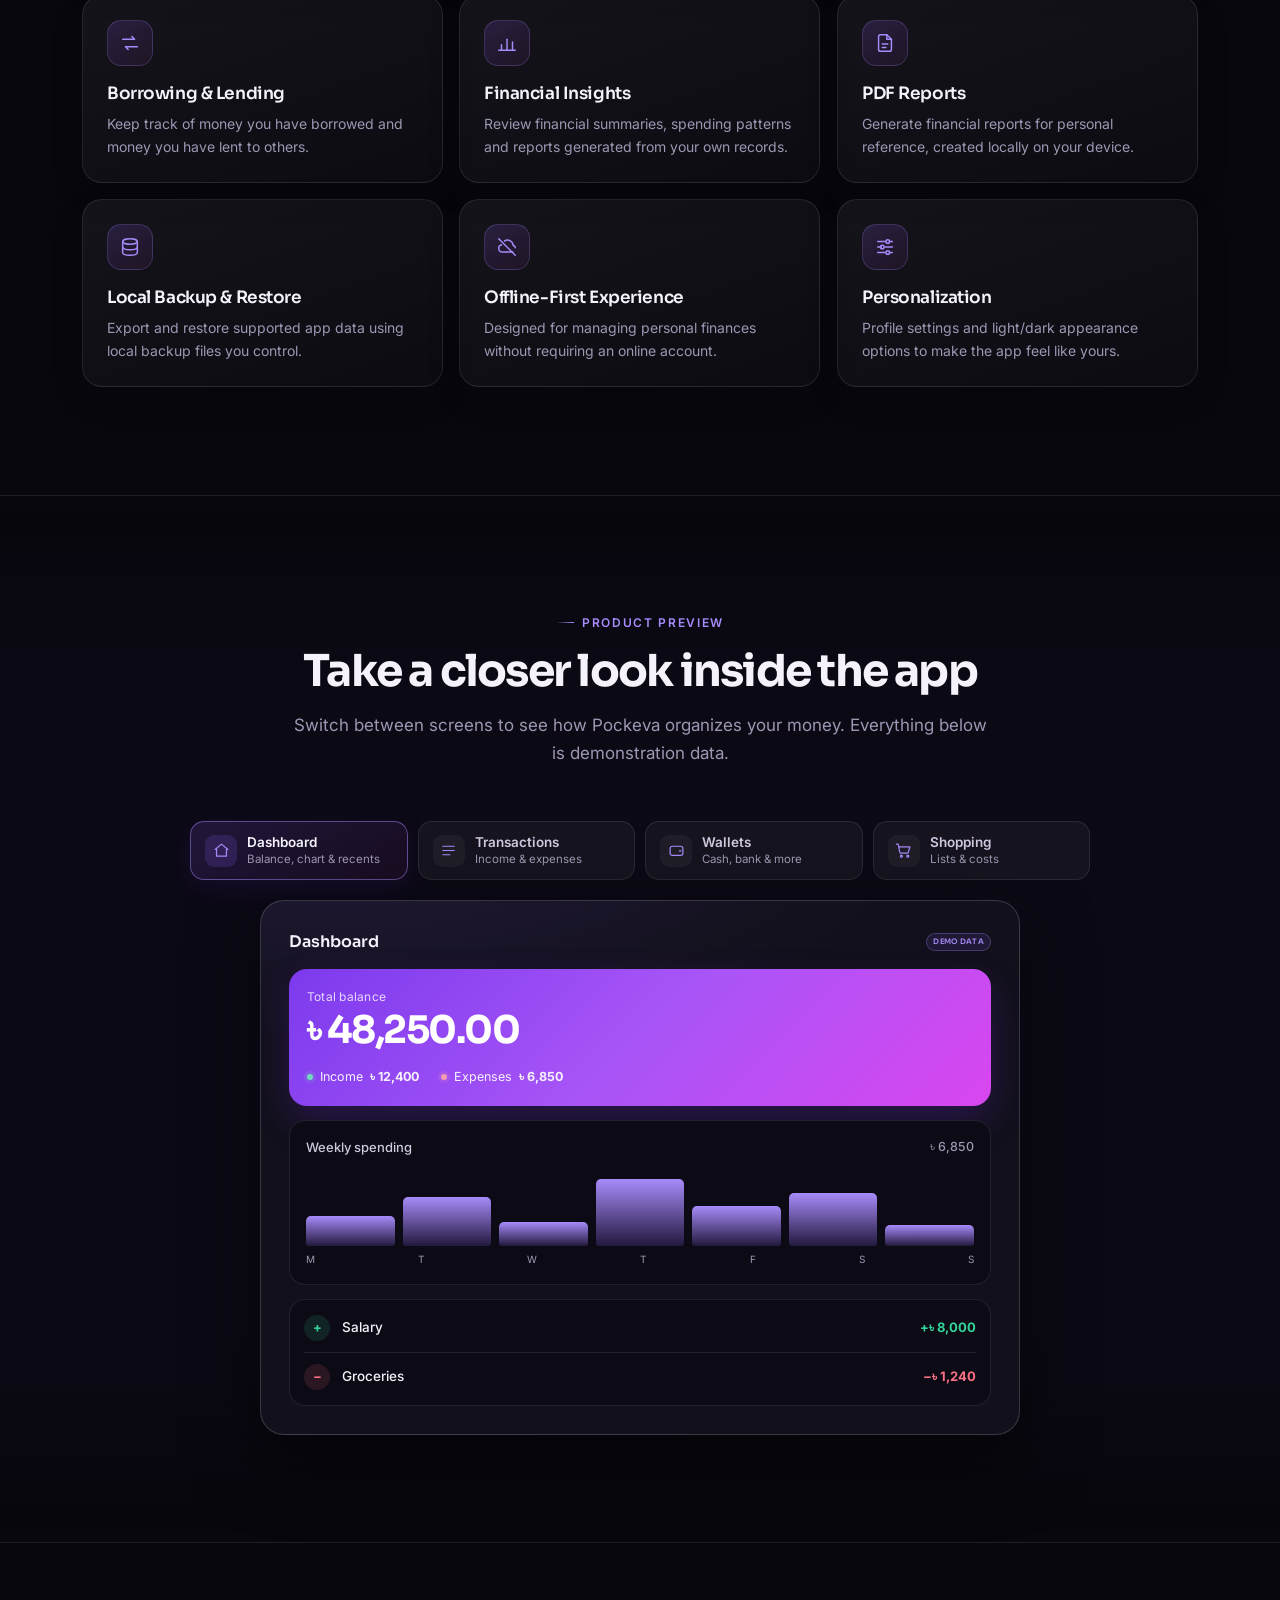
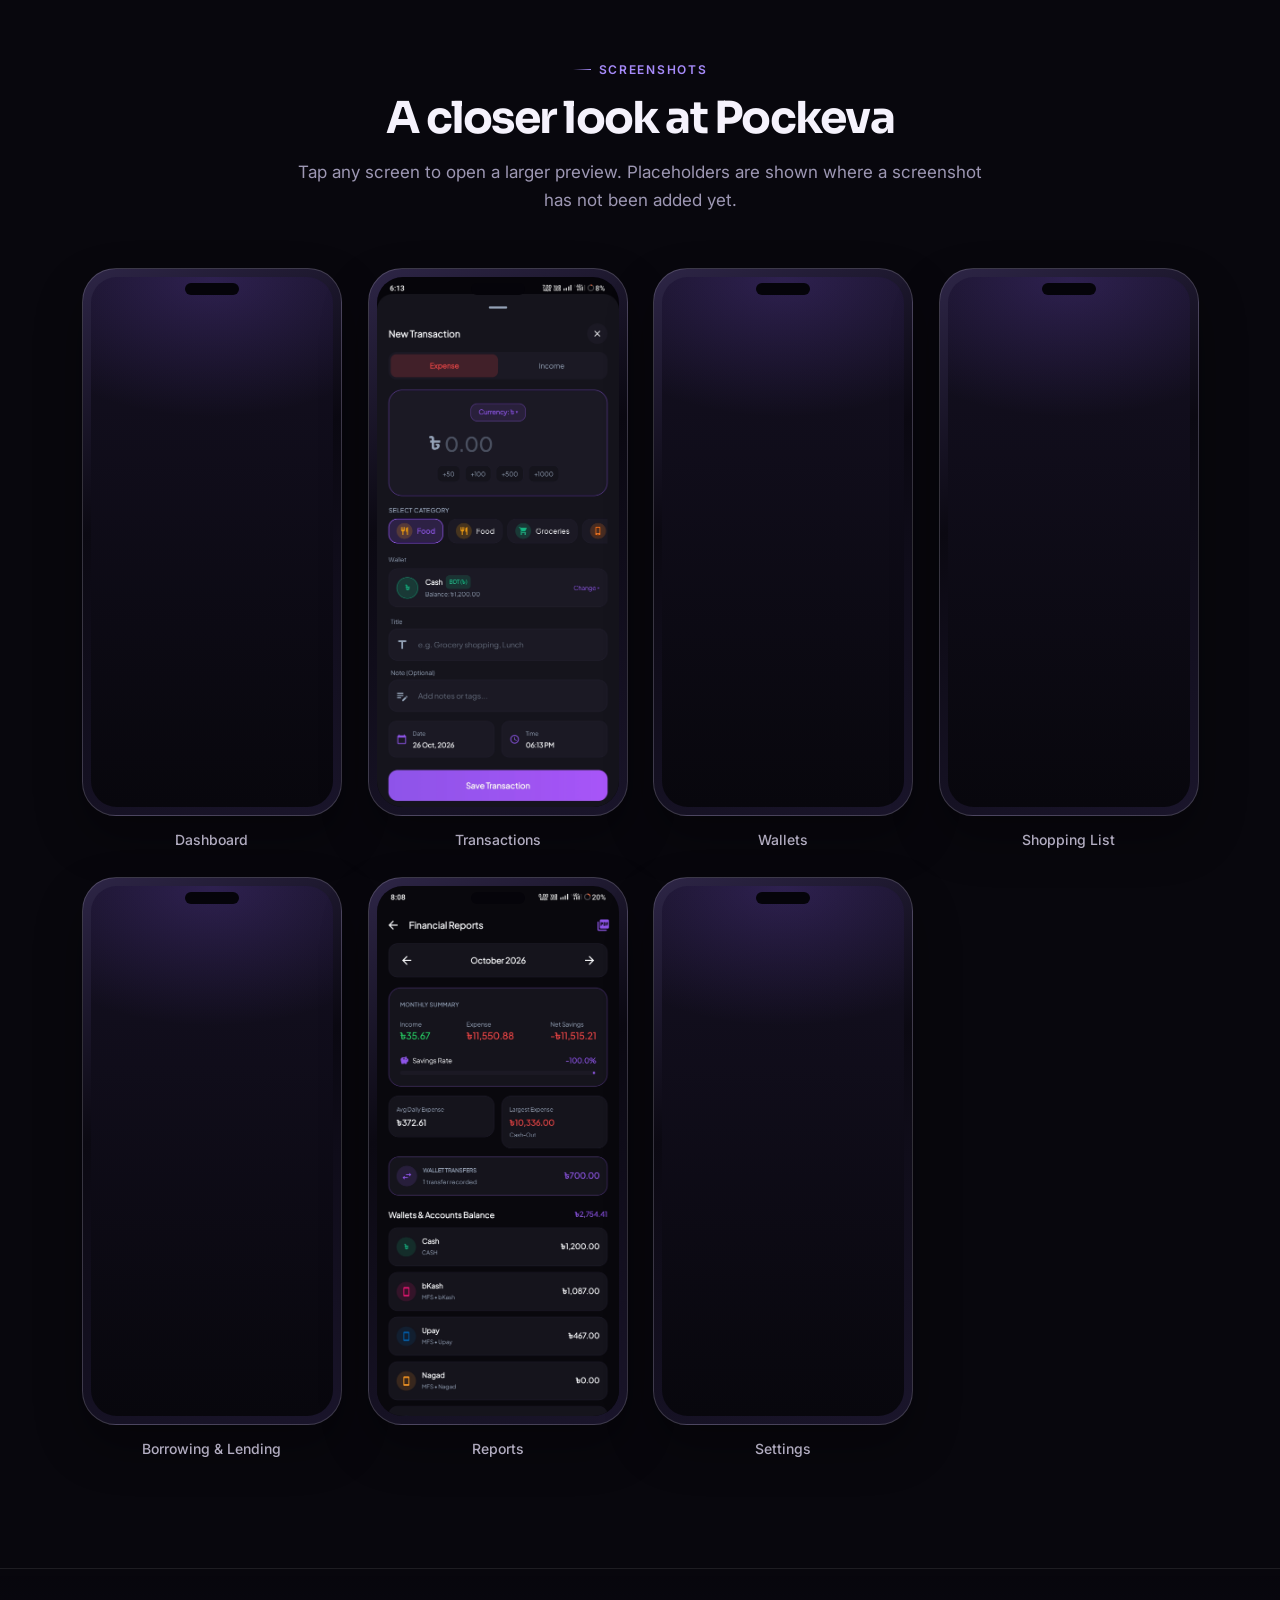
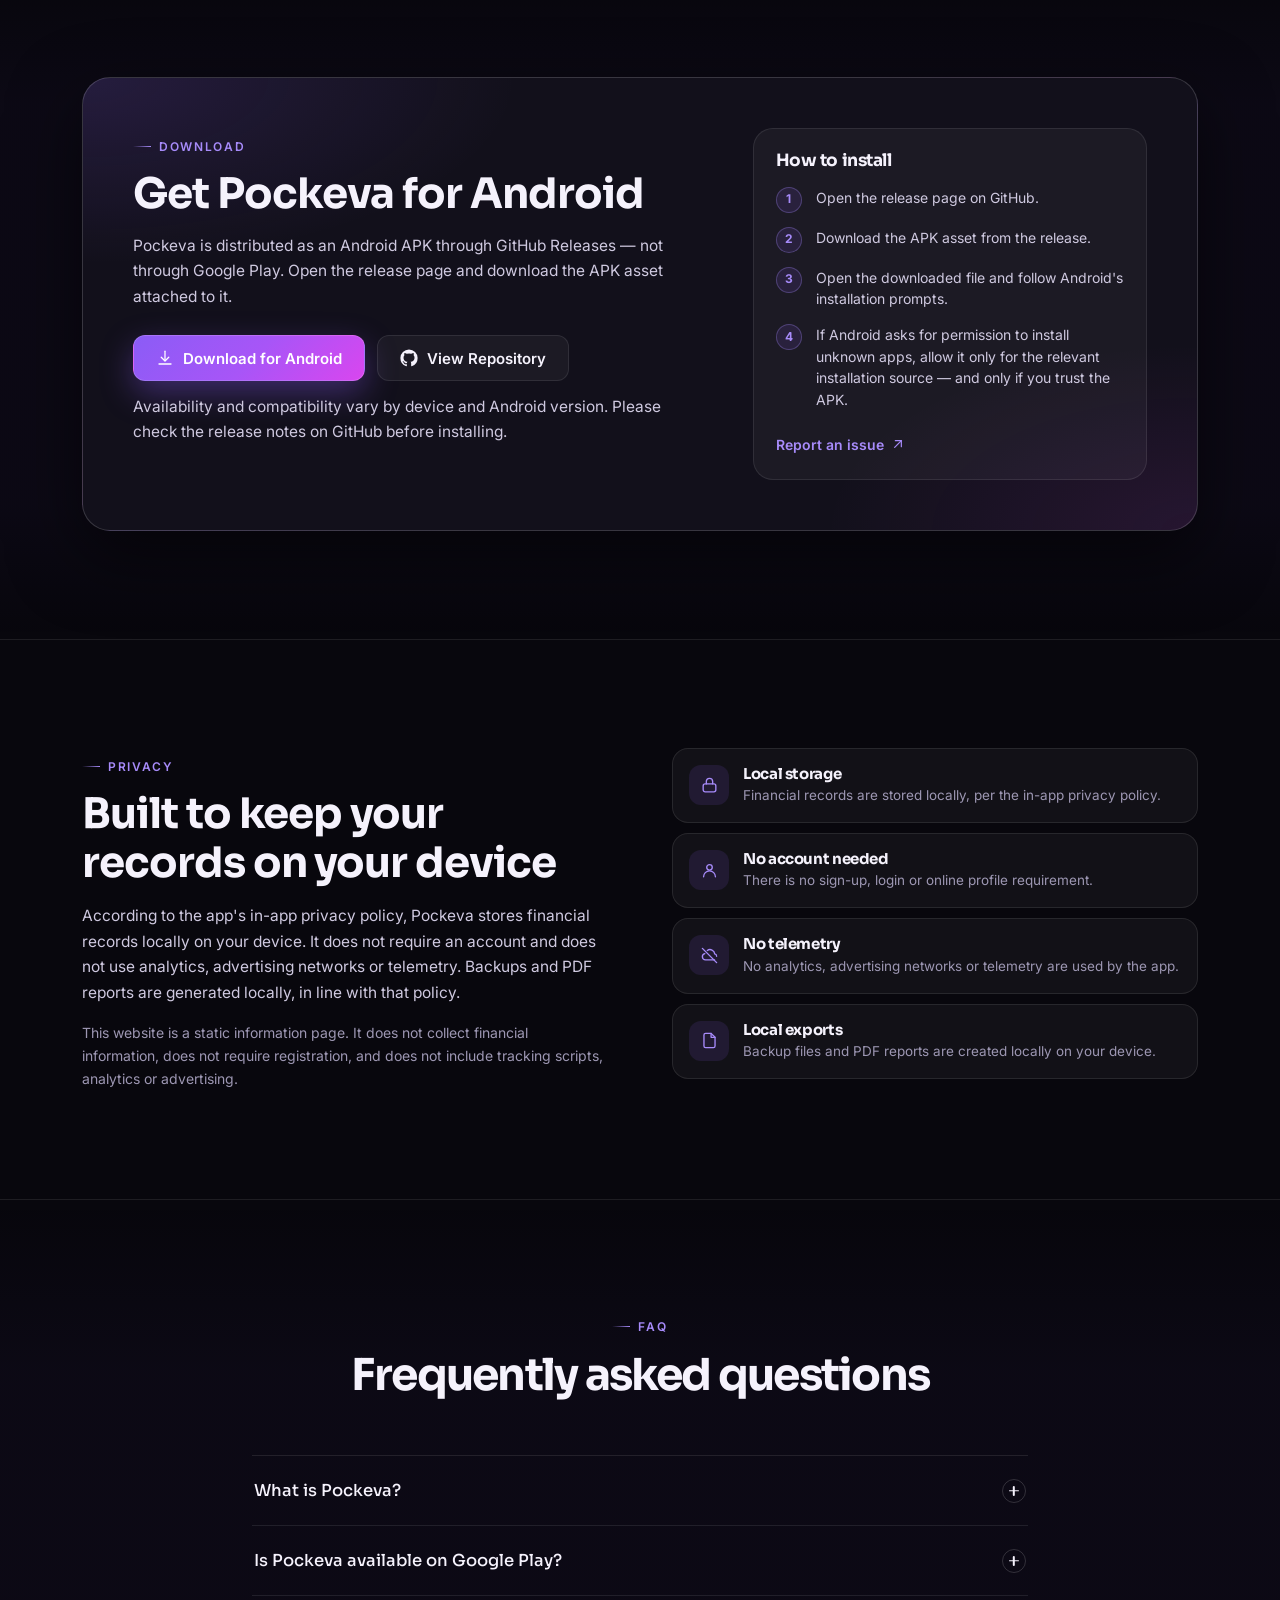
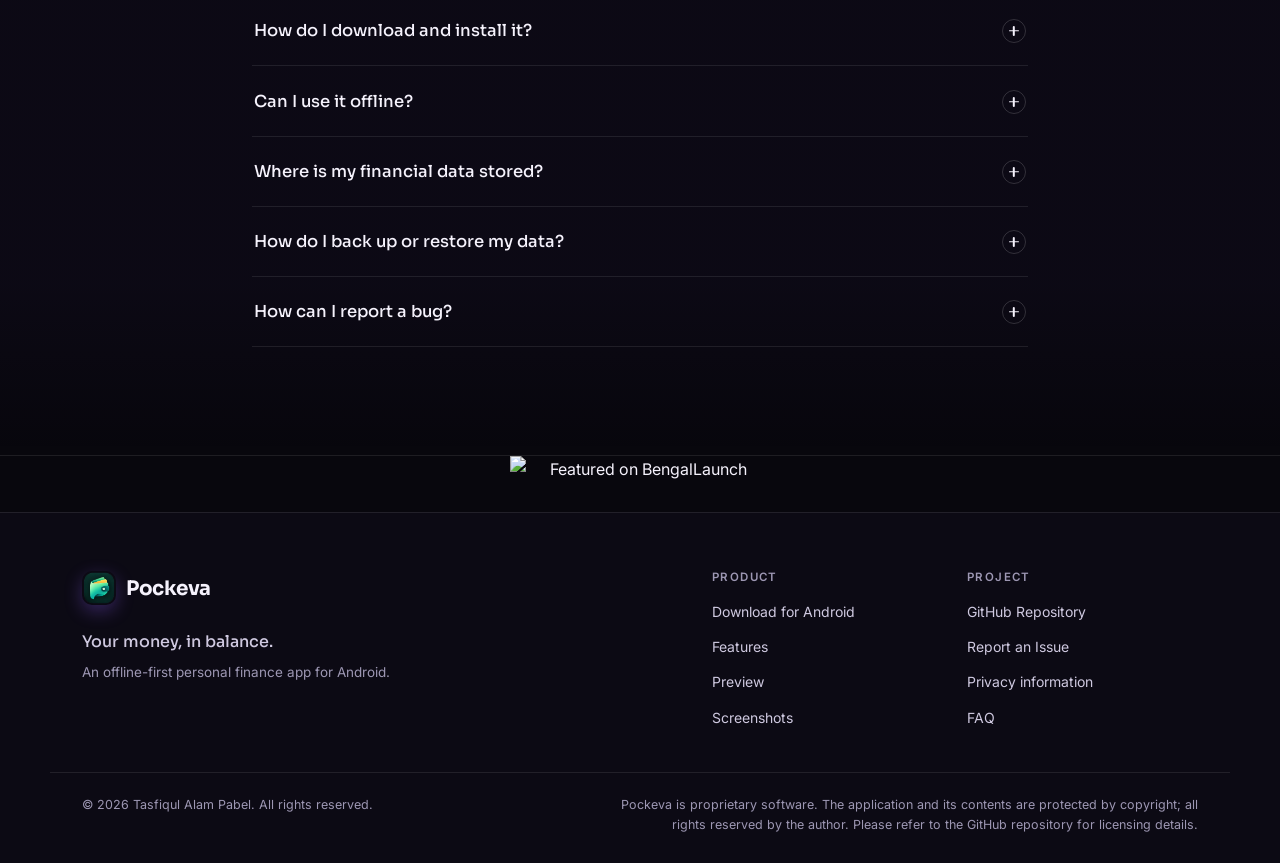
==== commit 99811d1e: "Update download link to version 1.0.7" ====
--- a/index.html
+++ b/index.html
@@ -1994,7 +1994,7 @@
 
           <div class="hero-actions">
             <a class="btn btn-primary"
-               href="https://github.com/itspabel/Pockeva/releases/download/v1.0.6/Pockeva-v1.0.6-universal.apk"
+               href="https://github.com/itspabel/Pockeva/releases/download/v1.0.7/Pockeva-v1.0.7-universal.apk"
                target="_blank" rel="noopener noreferrer">
               <svg viewBox="0 0 24 24" fill="none" stroke="currentColor" stroke-width="1.7"
                    stroke-linecap="round" stroke-linejoin="round" aria-hidden="true">
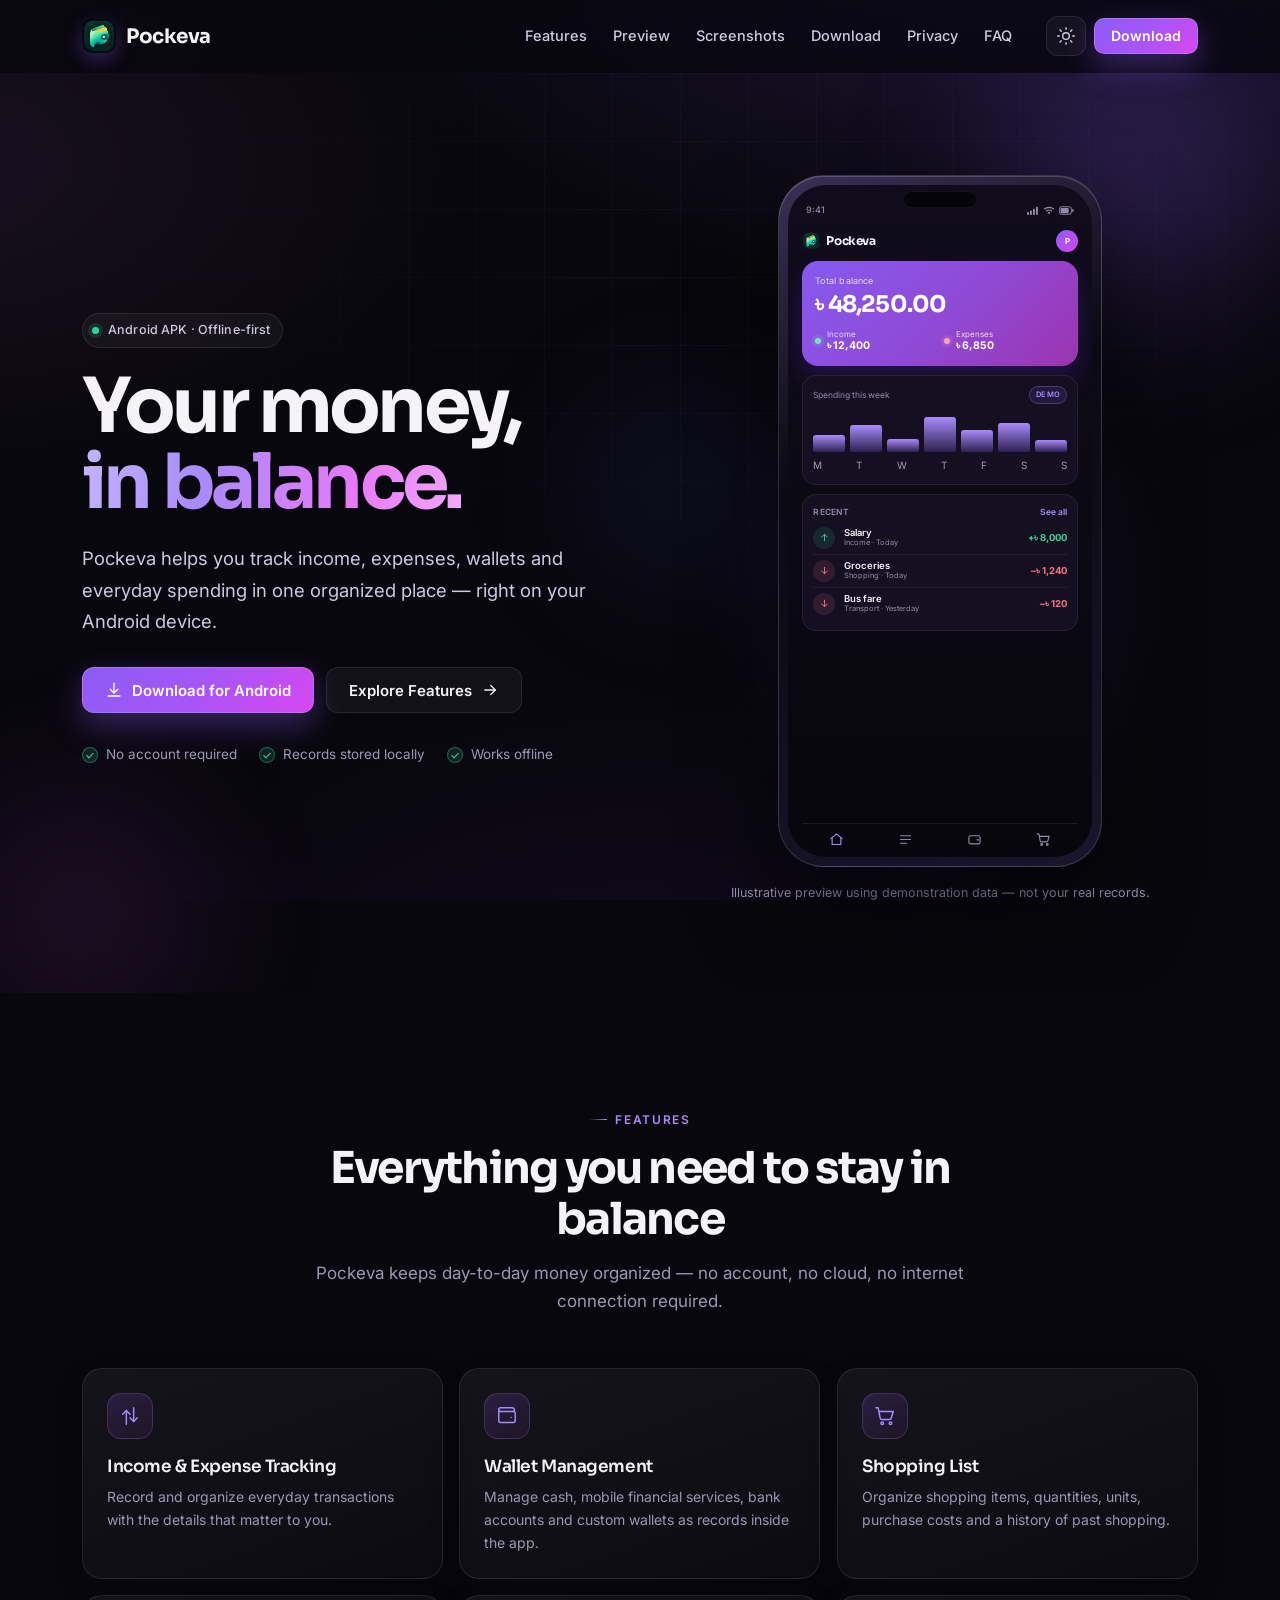
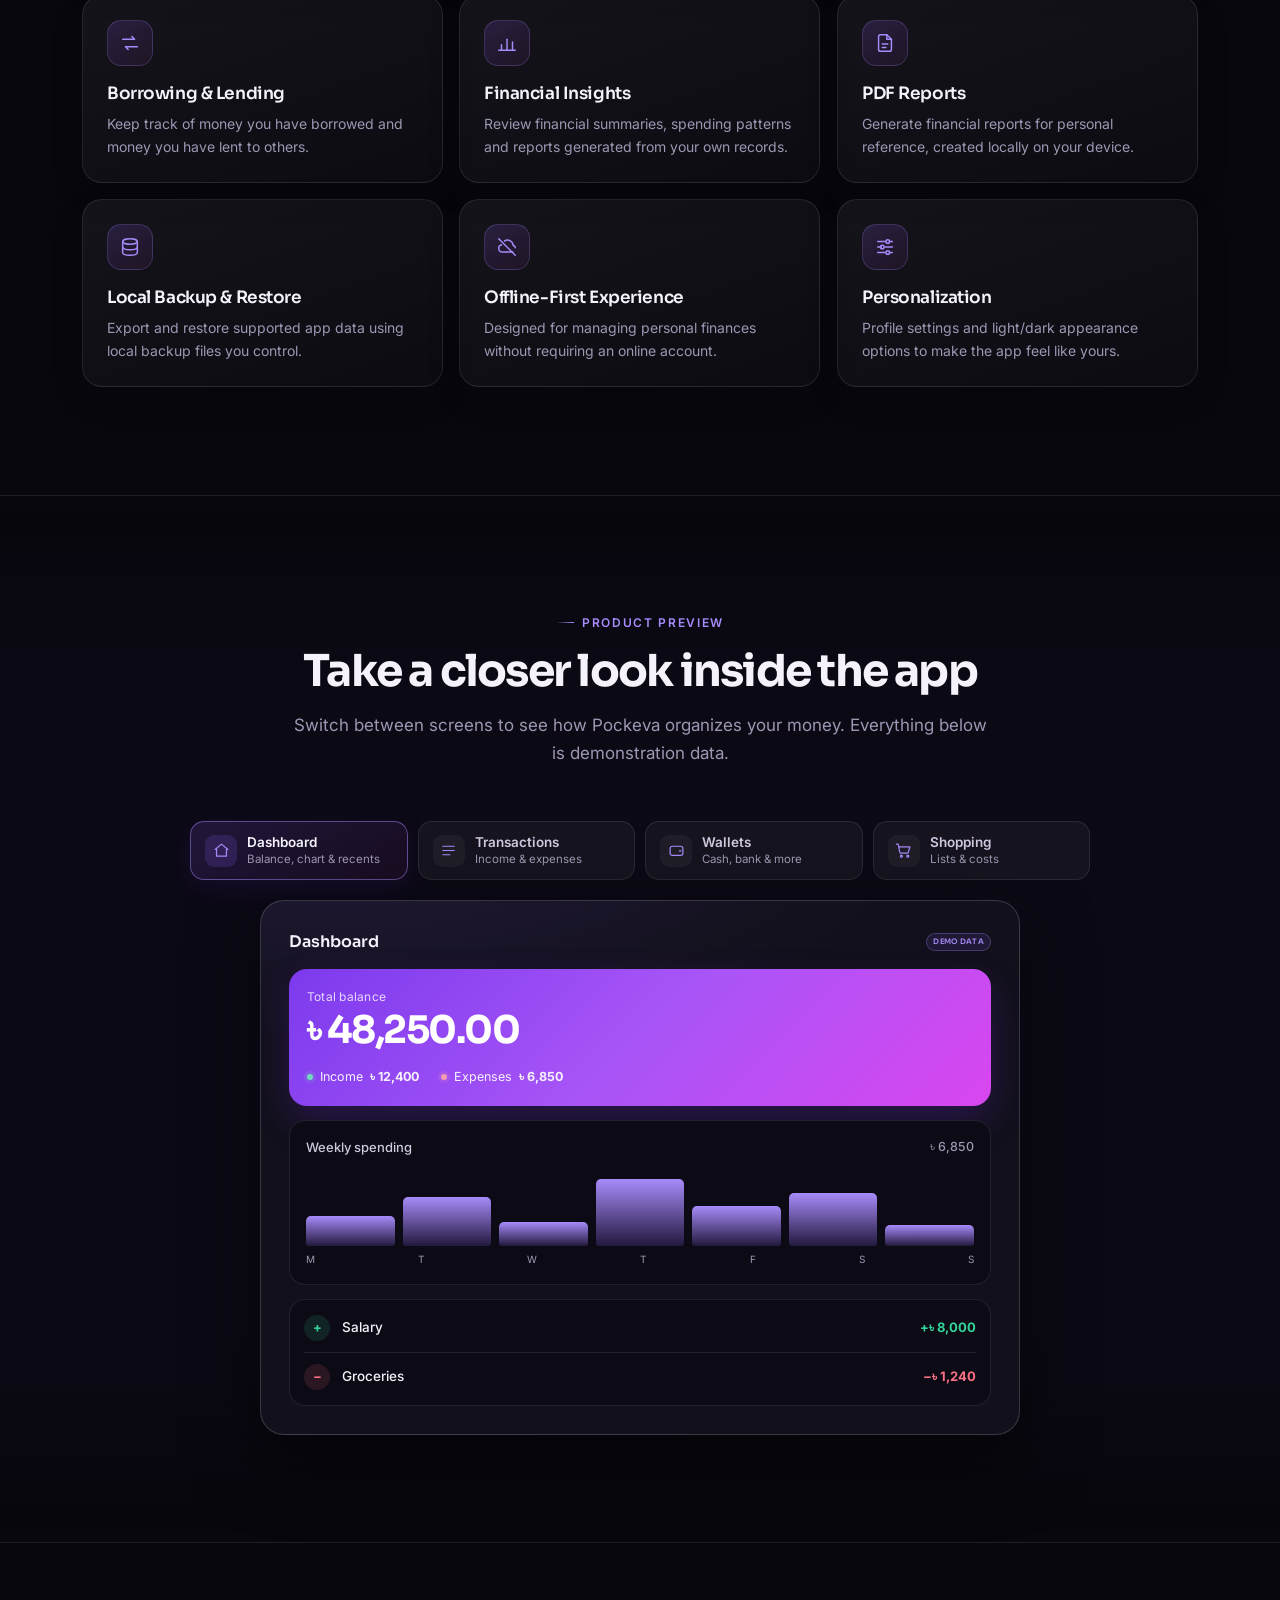
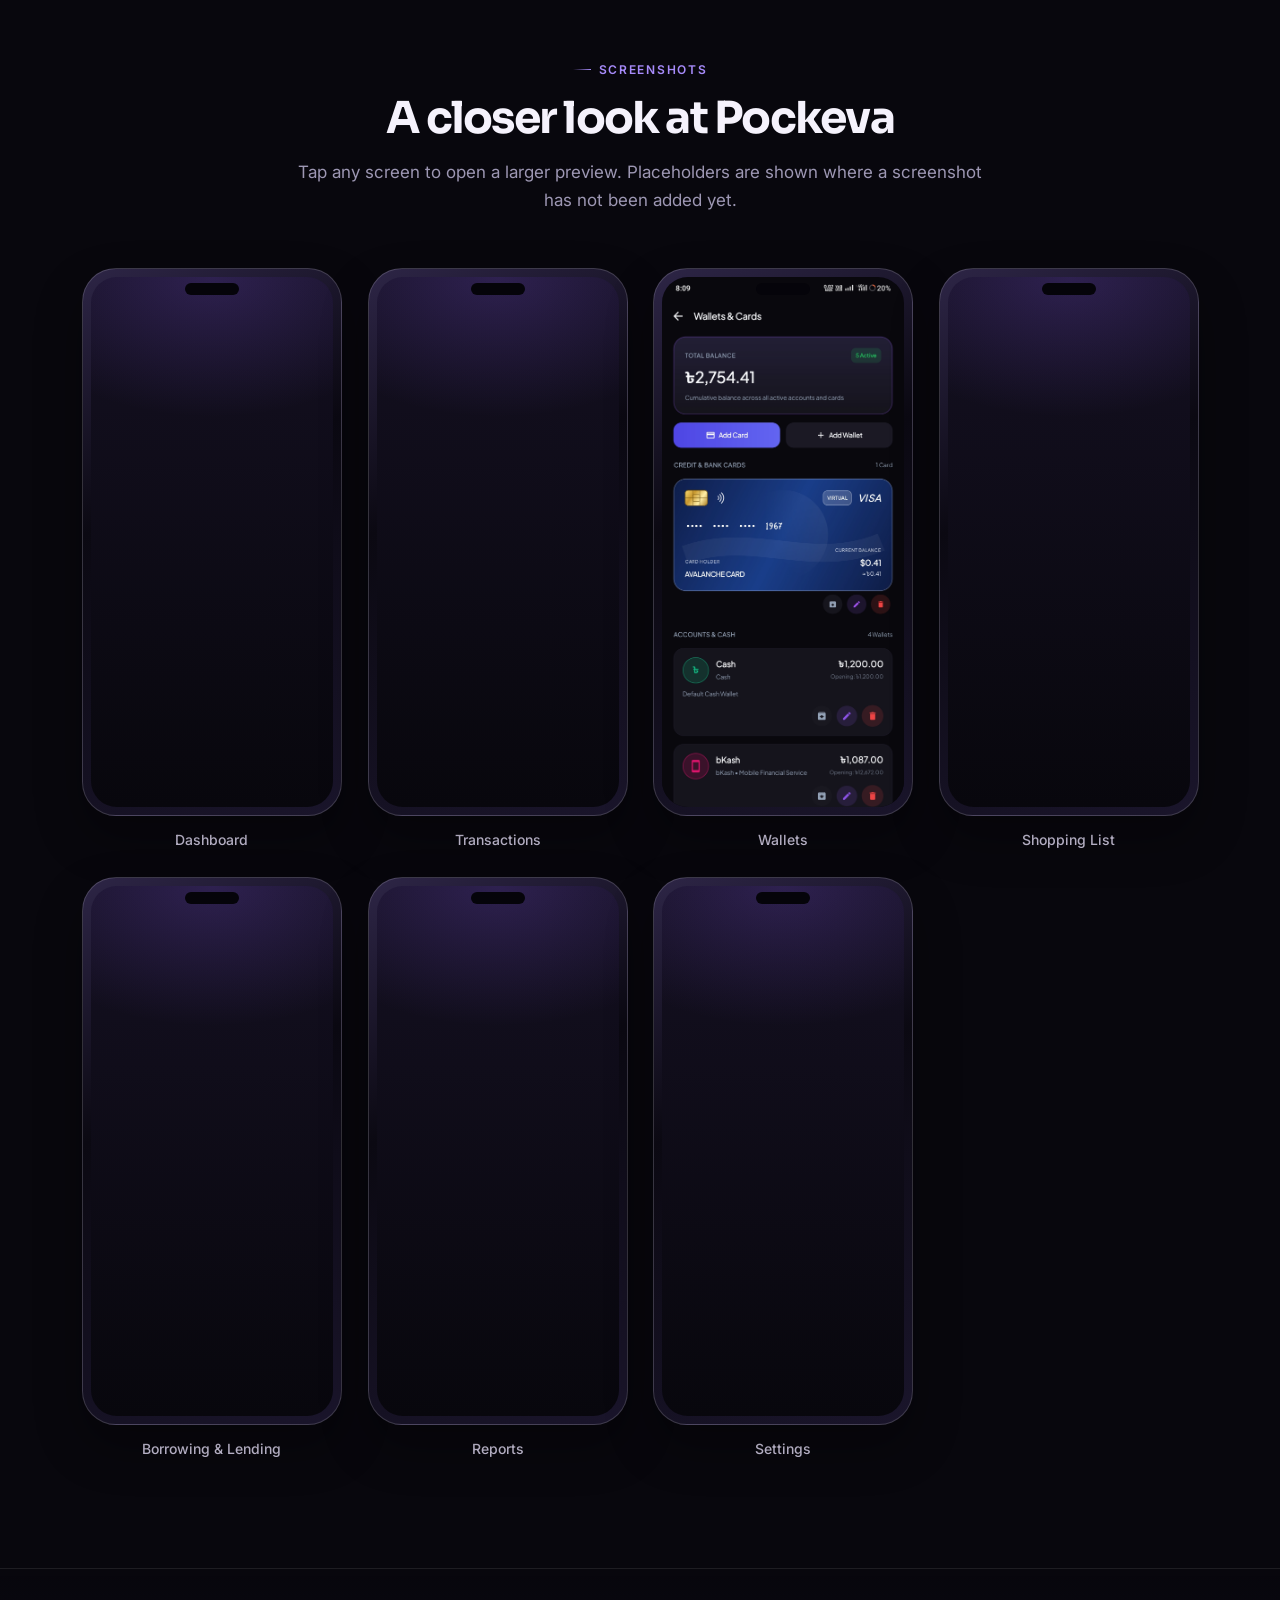
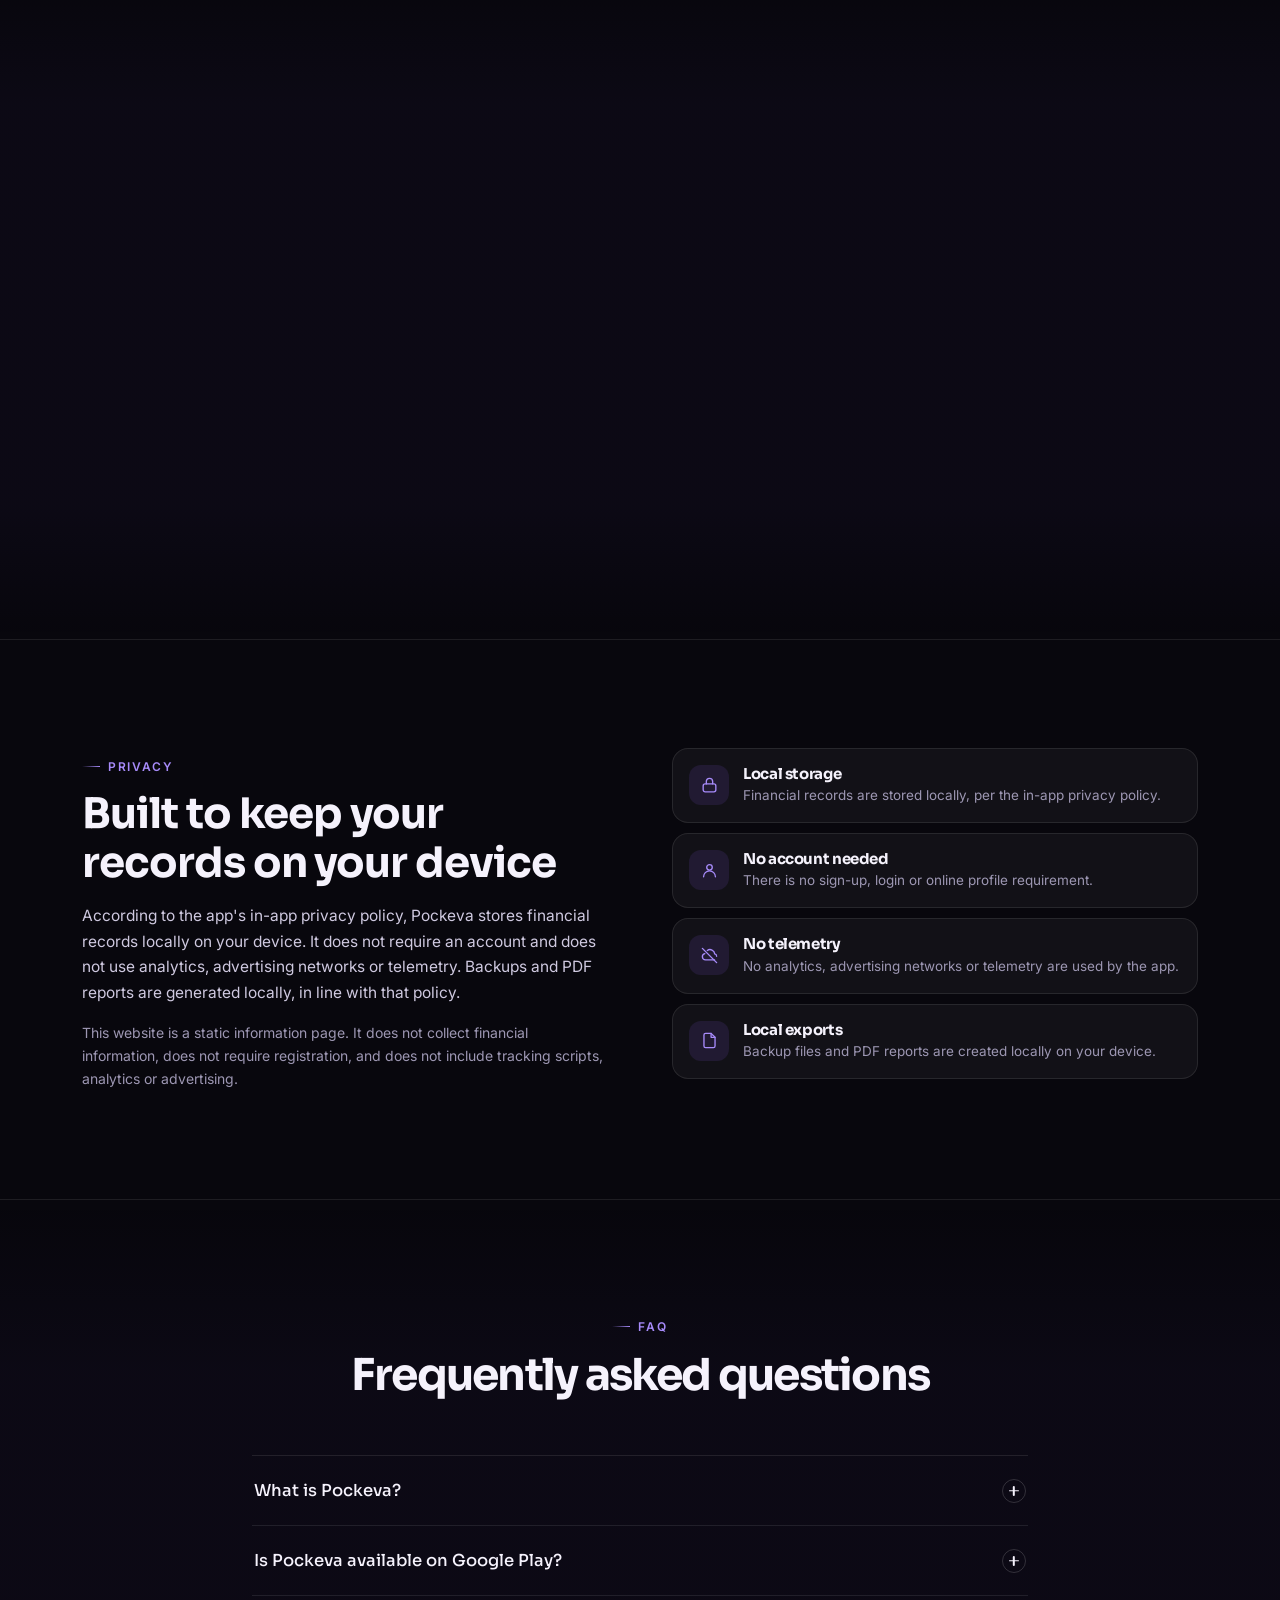
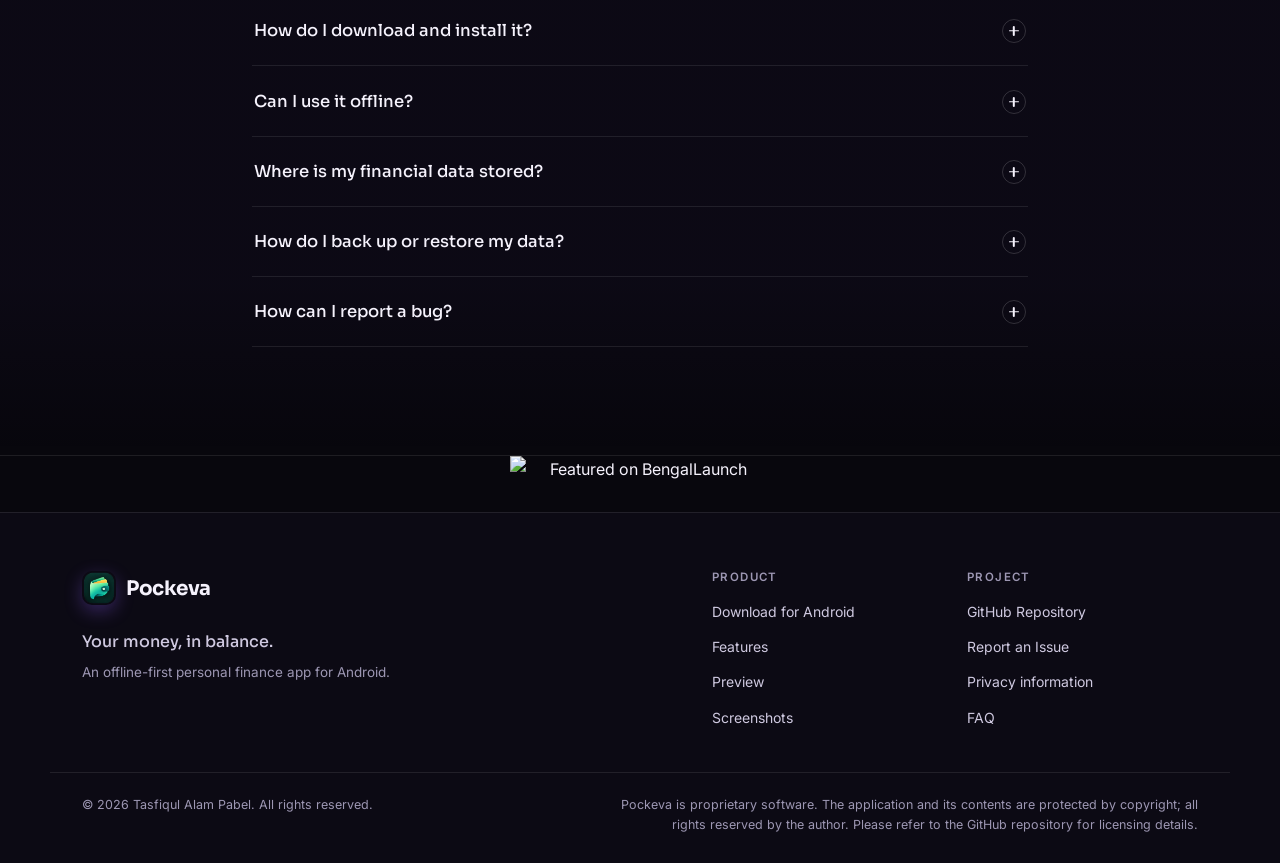
==== commit 8eaa2aa3: "Update APK download link to version 1.0.8" ====
--- a/index.html
+++ b/index.html
@@ -1994,7 +1994,7 @@
 
           <div class="hero-actions">
             <a class="btn btn-primary"
-               href="https://github.com/itspabel/Pockeva/releases/download/v1.0.7/Pockeva-v1.0.7-universal.apk"
+               href="https://github.com/itspabel/Pockeva/releases/download/v1.0.8/Pockeva-v1.0.8-universal.apk"
                target="_blank" rel="noopener noreferrer">
               <svg viewBox="0 0 24 24" fill="none" stroke="currentColor" stroke-width="1.7"
                    stroke-linecap="round" stroke-linejoin="round" aria-hidden="true">
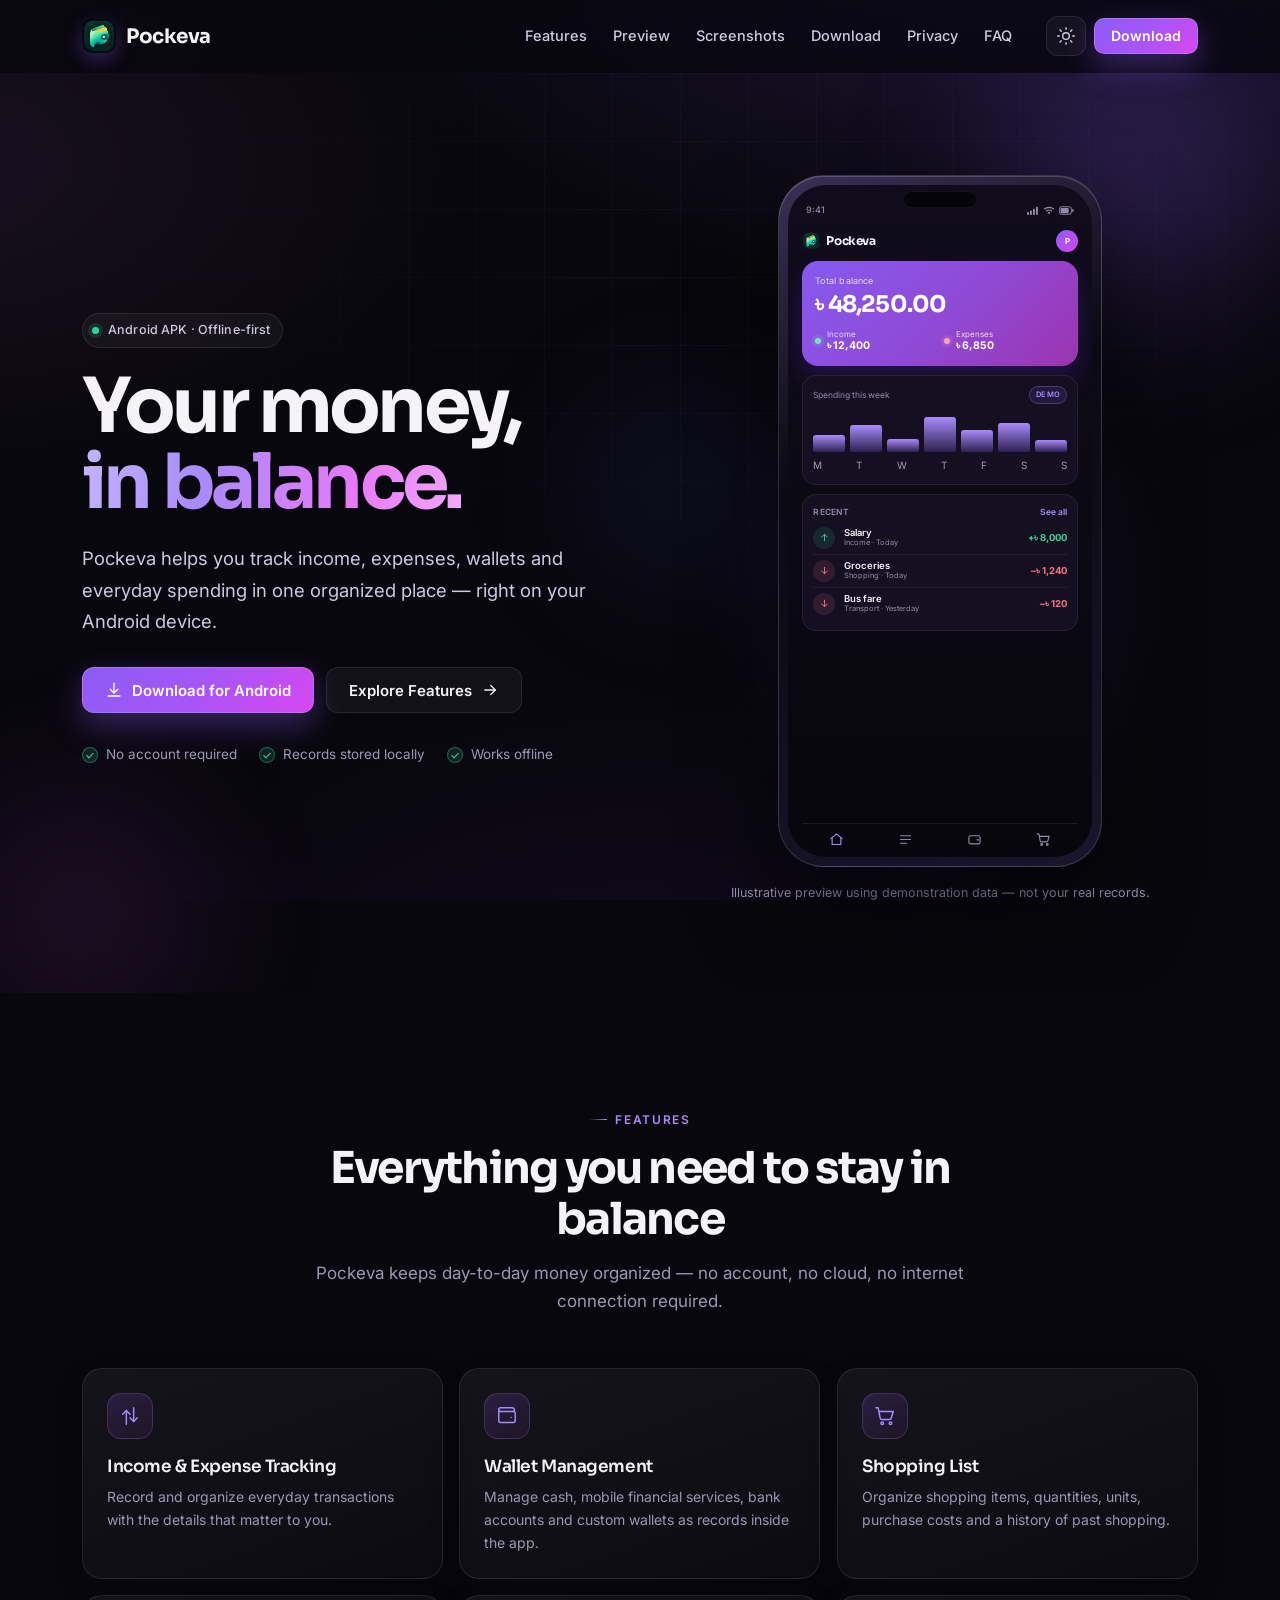
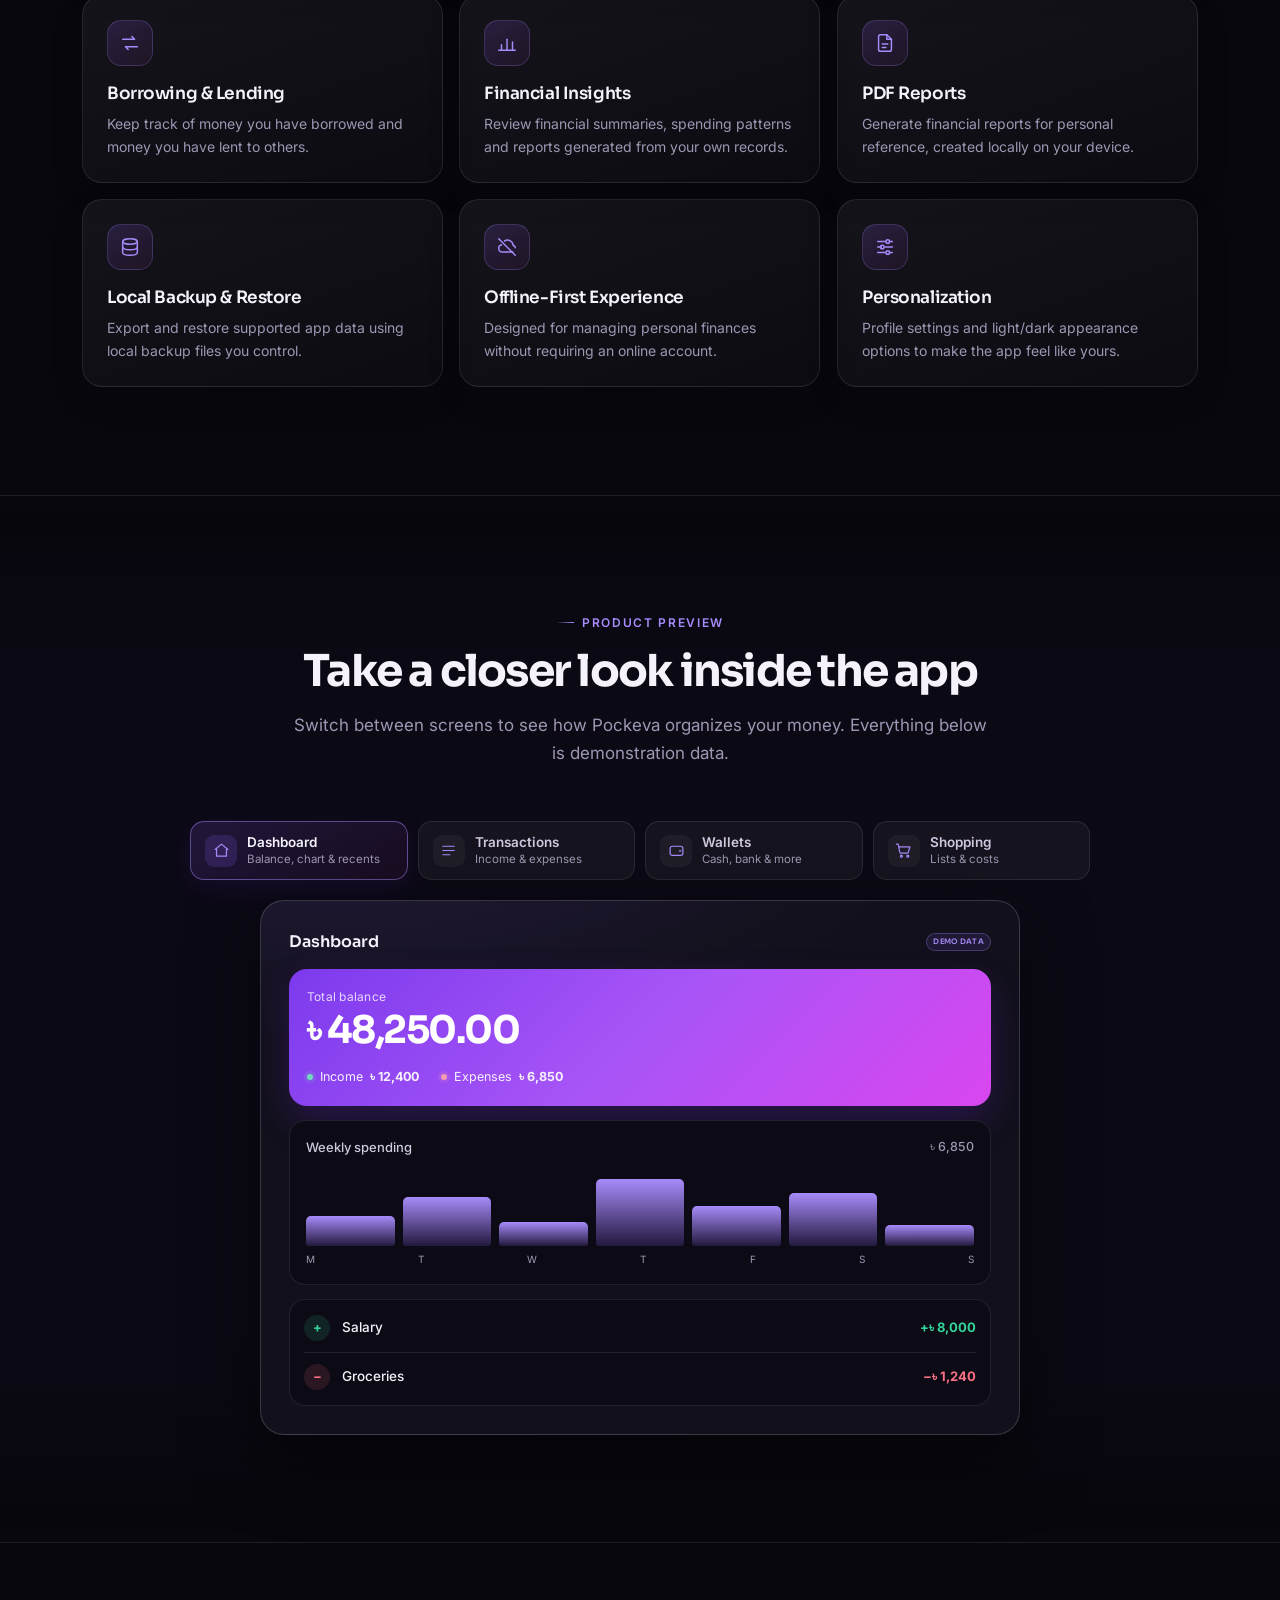
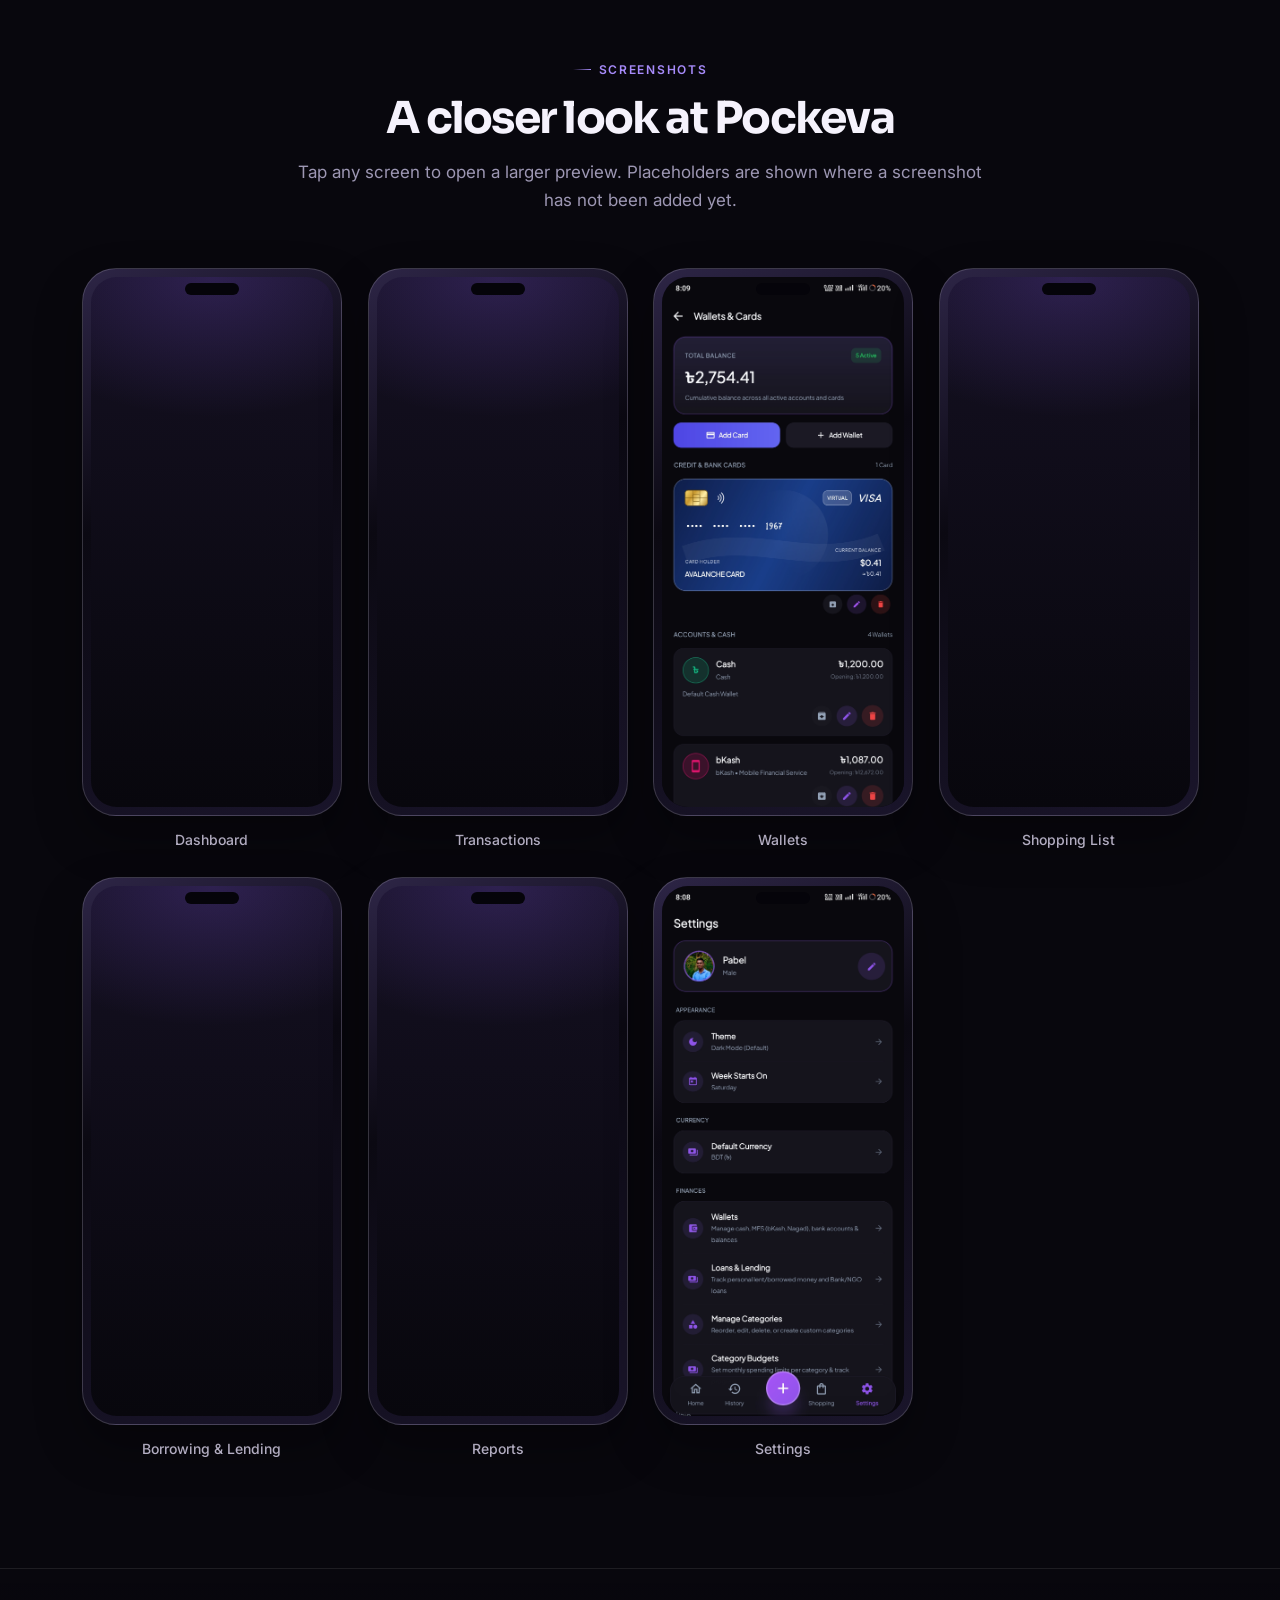
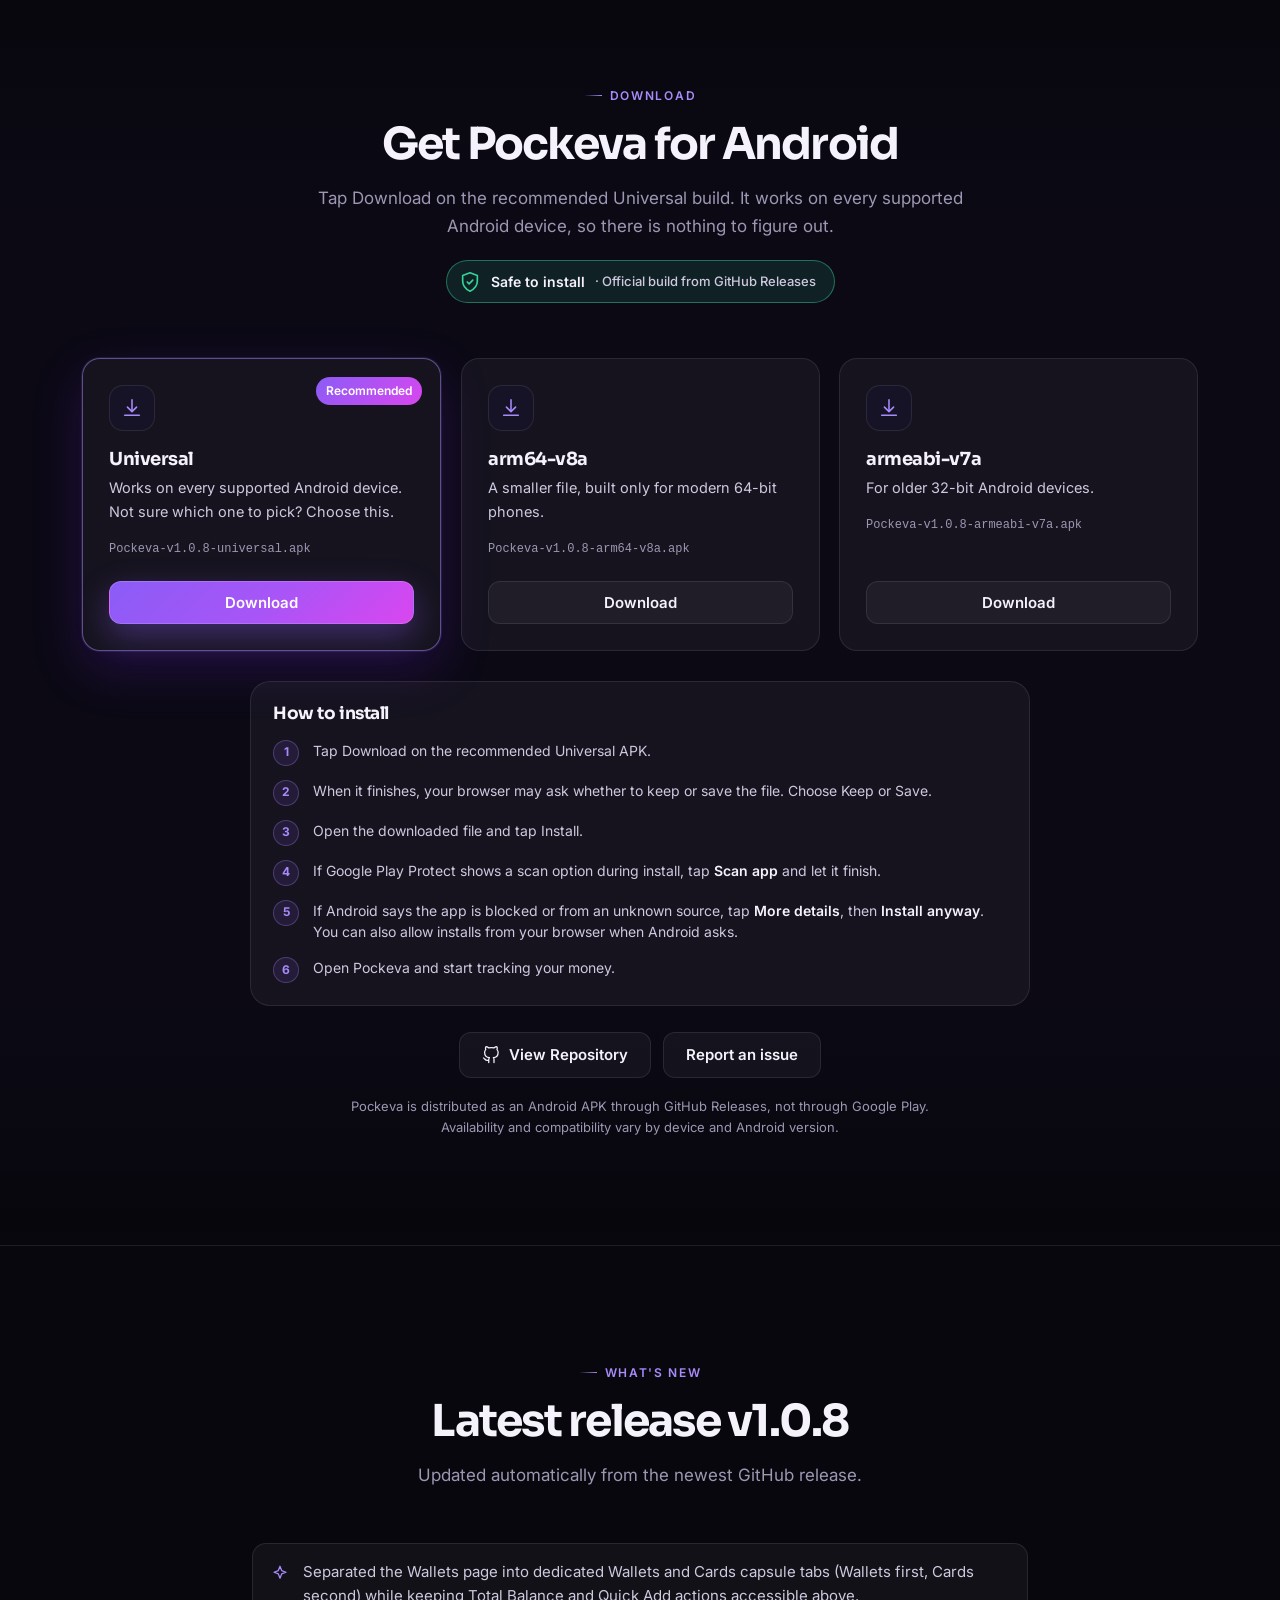
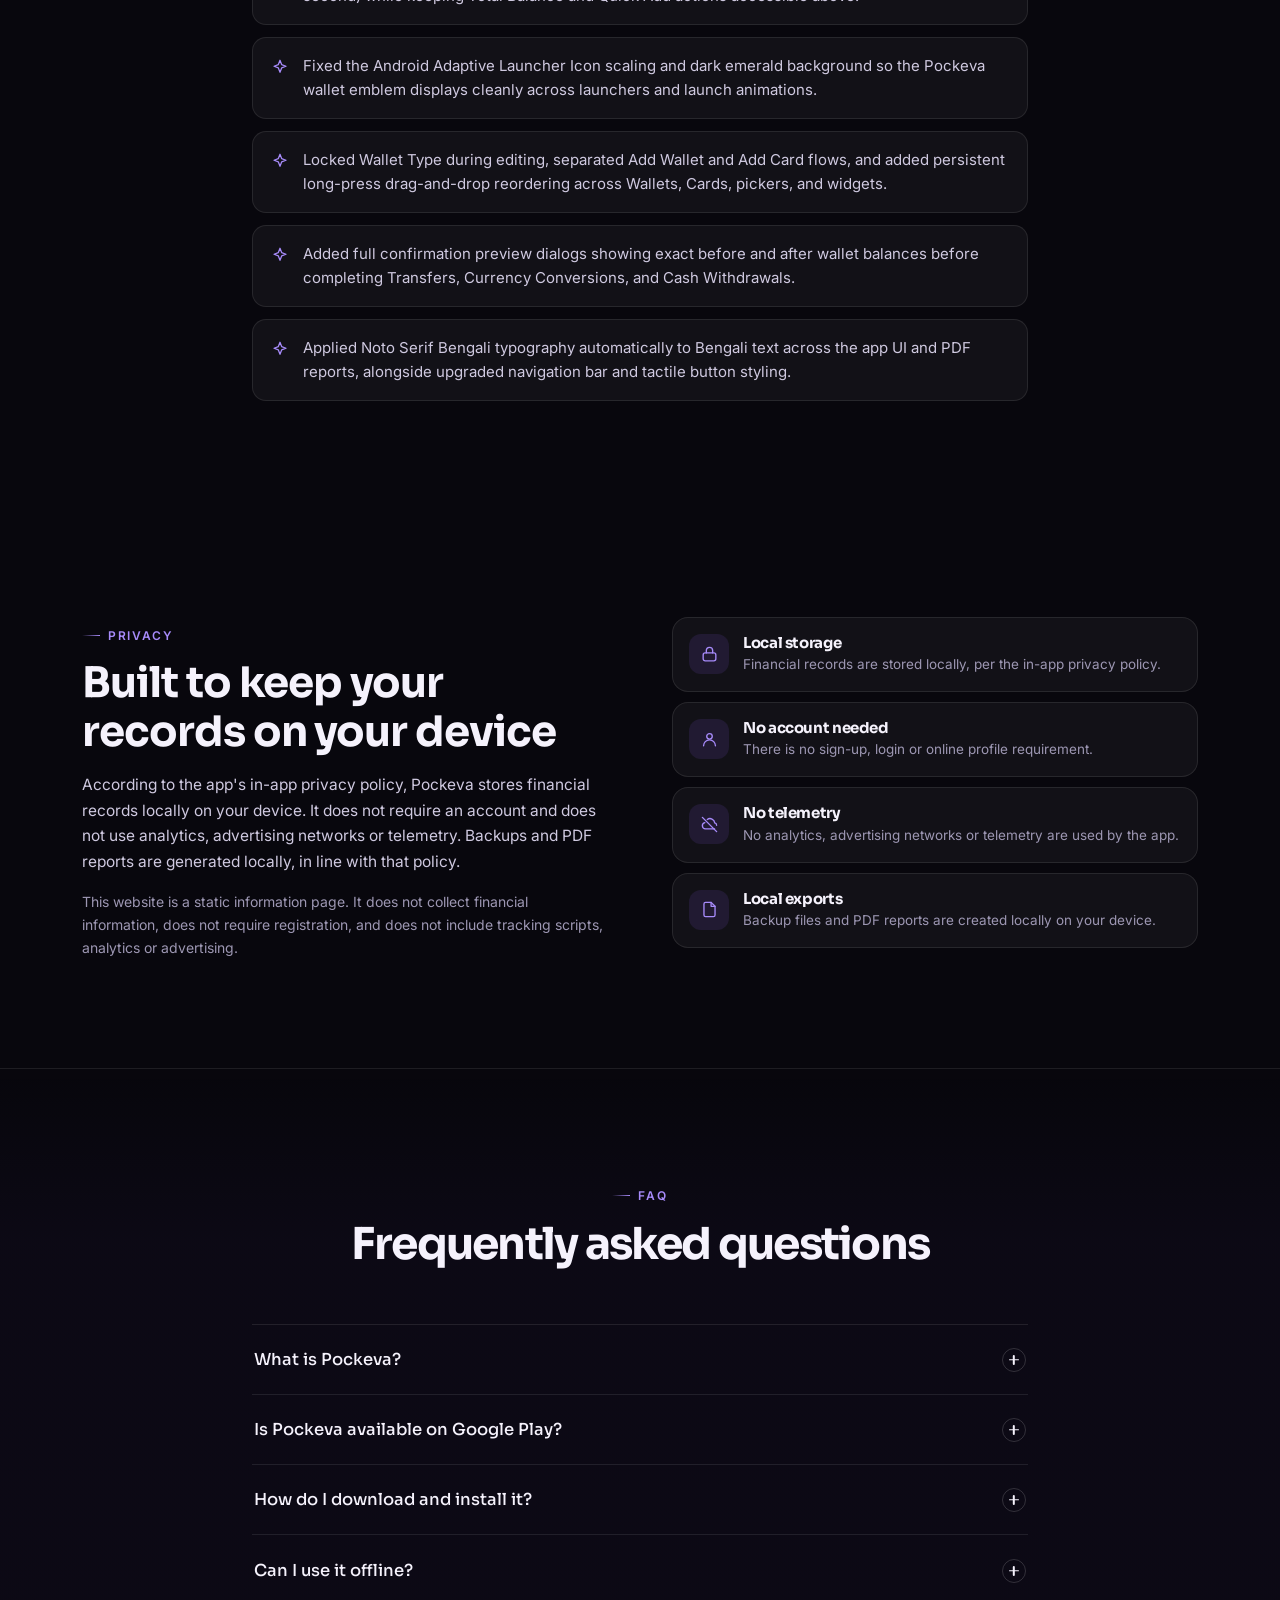
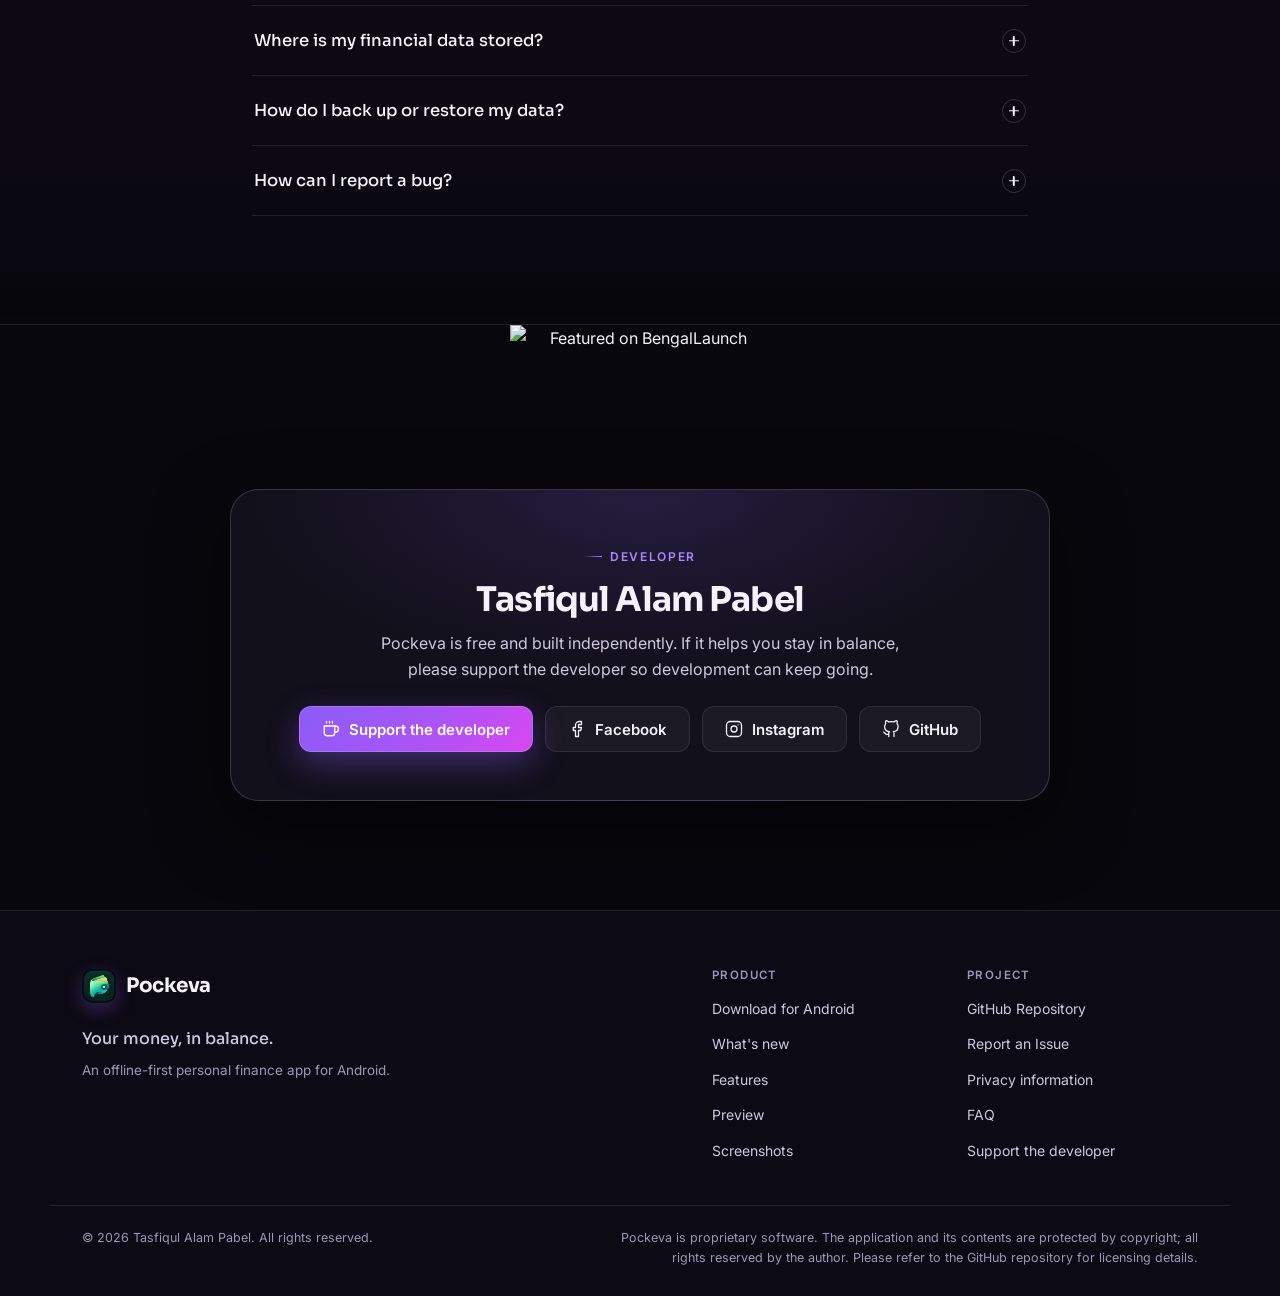
==== commit 395b8089: "Update print statement from 'Hello' to 'Goodbye'" ====
--- a/index.html
+++ b/index.html
@@ -1916,6 +1916,90 @@
         transform: none !important;
       }
     }
+  
+    /* ==========================================================================
+       Added: APK cards, What's new, developer card, download popup
+       ========================================================================== */
+    .apk-grid { display: grid; grid-template-columns: repeat(3, minmax(0, 1fr)); gap: 20px; margin-top: 40px; }
+    .apk-card { position: relative; display: flex; flex-direction: column; gap: 6px; padding: 26px; min-width: 0;
+      border: 1px solid var(--border); border-radius: var(--radius); background: var(--surface);
+      transition: transform .25s ease, border-color .25s ease, box-shadow .25s ease; }
+    .apk-card:hover { transform: translateY(-4px); border-color: var(--border-strong); box-shadow: var(--glow); }
+    .apk-card.is-featured { border-color: rgba(167, 139, 250, .5); box-shadow: var(--glow); }
+    .apk-badge { position: absolute; top: 18px; right: 18px; padding: 4px 10px; border-radius: 99px;
+      font-size: 12px; font-weight: 600; color: #fff; background: linear-gradient(135deg, #8b5cf6, #d946ef); }
+    .apk-ico { display: grid; place-items: center; width: 46px; height: 46px; margin-bottom: 12px; border-radius: 14px;
+      color: var(--violet); background: var(--surface-2); border: 1px solid var(--border); }
+    .apk-ico svg { width: 22px; height: 22px; }
+    .apk-card h3 { font-size: 18px; }
+    .apk-card p { margin: 0 0 10px; color: var(--text-2); font-size: 14.5px; }
+    .apk-card code { margin-bottom: 16px; color: var(--muted); font-size: 12px; word-break: break-all;
+      font-family: ui-monospace, SFMono-Regular, Menlo, monospace; }
+    .apk-card .btn { margin-top: auto; width: 100%; }
+    .dl-steps-wrap { max-width: 780px; margin: 30px auto 0; }
+    .dl-foot { display: flex; flex-wrap: wrap; justify-content: center; gap: 12px; margin-top: 26px; }
+    .dl-note { max-width: 640px; margin-inline: auto; text-align: center; }
+
+    .wn-list { list-style: none; display: grid; gap: 12px; margin: 0; padding: 0; }
+    .wn-list li { display: flex; gap: 14px; align-items: flex-start; padding: 16px 18px; border-radius: 14px;
+      border: 1px solid var(--border); background: var(--surface); color: var(--text-2); font-size: 15px; line-height: 1.6; }
+    .wn-list svg { flex: none; width: 18px; height: 18px; margin-top: 4px; color: var(--violet); }
+
+    .dev-card { max-width: 820px; margin-inline: auto; padding: clamp(28px, 5vw, 48px); text-align: center;
+      border: 1px solid var(--border-strong); border-radius: 28px; box-shadow: var(--shadow);
+      background: radial-gradient(560px 260px at 50% 0%, rgba(139, 92, 246, .16), transparent 70%), var(--surface-solid); }
+    .dev-card h2 { font-size: clamp(24px, 3.4vw, 34px); margin-bottom: 10px; }
+    .dev-card p { max-width: 560px; margin: 0 auto 24px; color: var(--text-2); }
+    .dev-actions { display: flex; flex-wrap: wrap; gap: 12px; justify-content: center; }
+
+    .dlm { position: fixed; inset: 0; z-index: 400; display: grid; place-items: center; padding: 20px;
+      background: rgba(5, 4, 10, .68); backdrop-filter: blur(6px); -webkit-backdrop-filter: blur(6px); }
+    .dlm[hidden] { display: none; }
+    .dlm-card { position: relative; width: min(440px, 100%); padding: 34px 28px 28px; text-align: center;
+      border: 1px solid var(--border-strong); border-radius: var(--radius-lg); background: var(--surface-solid);
+      box-shadow: var(--shadow), var(--glow); animation: dlm-pop .25s ease; }
+    @keyframes dlm-pop { from { opacity: 0; transform: translateY(14px) scale(.97); } to { opacity: 1; transform: none; } }
+    .dlm-x { position: absolute; top: 14px; right: 14px; display: grid; place-items: center; width: 36px; height: 36px;
+      border-radius: 10px; border: 1px solid var(--border); background: var(--surface); color: var(--text-2); cursor: pointer; }
+    .dlm-x:hover { background: var(--surface-2); color: var(--text); }
+    .dlm-x svg { width: 18px; height: 18px; }
+    .dlm-ico { display: grid; place-items: center; width: 60px; height: 60px; margin: 0 auto 18px; border-radius: 18px; color: #fff;
+      background: linear-gradient(135deg, #8b5cf6, #d946ef); box-shadow: 0 12px 30px rgba(139, 92, 246, .36); }
+    .dlm-ico svg { width: 28px; height: 28px; }
+    .dlm-ico-warm { color: #2a1700; background: linear-gradient(135deg, #fbbf24, #f59e0b); box-shadow: 0 12px 30px rgba(245, 158, 11, .35); }
+    .dlm-card h3 { font-size: 21px; margin-bottom: 8px; }
+    .dlm-card p { margin: 0; color: var(--text-2); font-size: 15px; }
+    .dlm-card .dlm-file { margin-bottom: 18px; color: var(--muted); font-size: 12.5px; word-break: break-all;
+      font-family: ui-monospace, SFMono-Regular, Menlo, monospace; }
+    .dlm-pbar { height: 10px; overflow: hidden; border-radius: 99px; background: var(--surface-2); border: 1px solid var(--border); }
+    .dlm-pbar i { display: block; width: 0; height: 100%; border-radius: 99px; transition: width .15s linear;
+      background: linear-gradient(135deg, #8b5cf6, #d946ef); }
+    .dlm-pbar.is-ind i { width: 38%; animation: dlm-slide 1.1s ease-in-out infinite alternate; }
+    @keyframes dlm-slide { from { margin-left: 0; } to { margin-left: 62%; } }
+    .dlm-meta { display: flex; justify-content: space-between; margin: 10px 0 16px; color: var(--text-2); font-size: 13.5px;
+      font-variant-numeric: tabular-nums; }
+    .dlm-card .dlm-hint { margin: 0 0 18px; color: var(--muted); font-size: 13px; }
+    .dlm-card .dlm-next { margin: 16px 0 0; }
+    .dlm-full { width: 100%; }
+    .dlm-actions { display: grid; gap: 10px; margin-top: 20px; }
+    .dlm-actions .btn { width: 100%; }
+
+    @media (max-width: 900px) { .apk-grid { grid-template-columns: 1fr; } }
+    @media (max-width: 600px) {
+      .dev-actions .btn { flex: 1 1 100%; }
+      .dl-foot .btn { flex: 1 1 100%; }
+      .dlm-card { padding: 30px 20px 22px; }
+    }
+    @media (prefers-reduced-motion: reduce) { .dlm-card, .dlm-pbar.is-ind i { animation: none; } }
+  
+    .safe-badge { display: inline-flex; align-items: center; gap: 10px; margin-top: 20px; padding: 9px 18px 9px 12px;
+      border-radius: 99px; border: 1px solid rgba(52, 211, 153, .45); background: rgba(52, 211, 153, .12);
+      color: var(--text); font-size: 14px; font-weight: 600; }
+    .safe-badge svg { width: 22px; height: 22px; flex: none; color: var(--green); }
+    .safe-badge small { font-weight: 500; color: var(--text-2); font-size: 13px; }
+    .safe-badge small::before { content: "· "; }
+    .install-steps strong { color: var(--text); font-weight: 600; }
+    @media (max-width: 600px) { .safe-badge { flex-wrap: wrap; justify-content: center; border-radius: 18px; text-align: center; } .safe-badge small { flex-basis: 100%; } .safe-badge small::before { content: none; } }
   </style>
 </head>
 
@@ -1955,9 +2039,7 @@
           </svg>
         </button>
 
-        <a class="btn btn-primary btn-sm header-cta"
-           href="https://github.com/itspabel/Pockeva/releases/latest"
-           target="_blank" rel="noopener noreferrer">Download</a>
+        <a class="btn btn-primary btn-sm header-cta" href="#download">Download</a>
 
         <button class="icon-btn menu-toggle" id="menu-toggle" type="button"
                 aria-label="Open menu" aria-expanded="false" aria-controls="site-nav">
@@ -1994,7 +2076,7 @@
 
           <div class="hero-actions">
             <a class="btn btn-primary"
-               href="https://github.com/itspabel/Pockeva/releases/download/v1.0.8/Pockeva-v1.0.8-universal.apk"
+               data-apk="universal" href="https://github.com/itspabel/Pockeva/releases/download/v1.0.8/Pockeva-v1.0.8-universal.apk"
                target="_blank" rel="noopener noreferrer">
               <svg viewBox="0 0 24 24" fill="none" stroke="currentColor" stroke-width="1.7"
                    stroke-linecap="round" stroke-linejoin="round" aria-hidden="true">
@@ -2491,59 +2573,62 @@
     <!-- ================= DOWNLOAD ================= -->
     <section class="section section-alt" id="download">
       <div class="container">
-        <div class="download-card reveal">
-          <div class="download-copy">
-            <span class="eyebrow">Download</span>
-            <h2>Get Pockeva for Android</h2>
-            <p>
-              Pockeva is distributed as an Android APK through GitHub Releases — not through Google Play.
-              Open the release page and download the APK asset attached to it.
-            </p>
-
-            <div class="download-actions">
-              <a class="btn btn-primary"
-                 href="https://github.com/itspabel/Pockeva/releases/download/v1.0.6/Pockeva-v1.0.6-universal.apk"
-                 target="_blank" rel="noopener noreferrer">
-                <svg viewBox="0 0 24 24" fill="none" stroke="currentColor" stroke-width="1.7"
-                     stroke-linecap="round" stroke-linejoin="round" aria-hidden="true">
-                  <path d="M12 3v12" /><path d="M7 11l5 5 5-5" /><path d="M4 20h16" />
-                </svg>
-                Download for Android
-              </a>
-              <a class="btn btn-ghost"
-                 href="https://github.com/itspabel/Pockeva"
-                 target="_blank" rel="noopener noreferrer">
-                <svg viewBox="0 0 24 24" fill="currentColor" aria-hidden="true">
-                  <path d="M12 .5A11.5 11.5 0 0 0 .5 12a11.5 11.5 0 0 0 7.86 10.92c.58.1.79-.25.79-.55v-2.1c-3.2.7-3.88-1.4-3.88-1.4-.53-1.34-1.3-1.7-1.3-1.7-1.05-.72.08-.7.08-.7 1.16.08 1.77 1.2 1.77 1.2 1.04 1.78 2.73 1.27 3.4.97.1-.75.4-1.27.73-1.56-2.55-.29-5.24-1.28-5.24-5.7 0-1.26.45-2.29 1.19-3.1-.12-.29-.51-1.46.11-3.05 0 0 .96-.3 3.15 1.18a10.9 10.9 0 0 1 5.74 0c2.18-1.48 3.14-1.18 3.14-1.18.63 1.59.24 2.76.12 3.05.74.81 1.19 1.84 1.19 3.1 0 4.43-2.7 5.4-5.26 5.69.41.36.78 1.06.78 2.14v3.17c0 .3.2.66.8.55A11.5 11.5 0 0 0 23.5 12A11.5 11.5 0 0 0 12 .5Z" />
-                </svg>
-                View Repository
-              </a>
-            </div>
-
-            <p class="download-note">
-              Availability and compatibility vary by device and Android version.
-              Please check the release notes on GitHub before installing.
-            </p>
-          </div>
-
+        <div class="section-head reveal">
+          <span class="eyebrow">Download</span>
+          <h2>Get Pockeva for Android</h2>
+          <p class="section-sub">
+            Tap Download on the recommended Universal build. It works on every supported Android device,
+            so there is nothing to figure out.
+          </p>
+          <span class="safe-badge"><svg viewBox="0 0 24 24" fill="none" stroke="currentColor" stroke-width="1.8" stroke-linecap="round" stroke-linejoin="round" aria-hidden="true"><path d="M12 2l8 3v6c0 5-3.5 9-8 11-4.5-2-8-6-8-11V5l8-3z"/><path d="M9 12l2 2 4-4"/></svg>Safe to install <small>Official build from GitHub Releases</small></span>
+        </div>
+
+        <div class="apk-grid">
+          <article class="apk-card is-featured reveal"><span class="apk-badge">Recommended</span><span class="apk-ico"><svg viewBox="0 0 24 24" fill="none" stroke="currentColor" stroke-width="1.7" stroke-linecap="round" stroke-linejoin="round" aria-hidden="true"><path d="M12 3v12" /><path d="M7 11l5 5 5-5" /><path d="M4 20h16" /></svg></span><h3>Universal</h3><p>Works on every supported Android device. Not sure which one to pick? Choose this.</p><code data-code="universal">Pockeva-v1.0.8-universal.apk</code><a class="btn btn-primary" data-apk="universal" href="https://github.com/itspabel/Pockeva/releases/download/v1.0.8/Pockeva-v1.0.8-universal.apk" target="_blank" rel="noopener noreferrer">Download</a></article>
+          <article class="apk-card reveal"><span class="apk-ico"><svg viewBox="0 0 24 24" fill="none" stroke="currentColor" stroke-width="1.7" stroke-linecap="round" stroke-linejoin="round" aria-hidden="true"><path d="M12 3v12" /><path d="M7 11l5 5 5-5" /><path d="M4 20h16" /></svg></span><h3>arm64-v8a</h3><p>A smaller file, built only for modern 64-bit phones.</p><code data-code="arm64-v8a">Pockeva-v1.0.8-arm64-v8a.apk</code><a class="btn btn-ghost" data-apk="arm64-v8a" href="https://github.com/itspabel/Pockeva/releases/download/v1.0.8/Pockeva-v1.0.8-arm64-v8a.apk" target="_blank" rel="noopener noreferrer">Download</a></article>
+          <article class="apk-card reveal"><span class="apk-ico"><svg viewBox="0 0 24 24" fill="none" stroke="currentColor" stroke-width="1.7" stroke-linecap="round" stroke-linejoin="round" aria-hidden="true"><path d="M12 3v12" /><path d="M7 11l5 5 5-5" /><path d="M4 20h16" /></svg></span><h3>armeabi-v7a</h3><p>For older 32-bit Android devices.</p><code data-code="armeabi-v7a">Pockeva-v1.0.8-armeabi-v7a.apk</code><a class="btn btn-ghost" data-apk="armeabi-v7a" href="https://github.com/itspabel/Pockeva/releases/download/v1.0.8/Pockeva-v1.0.8-armeabi-v7a.apk" target="_blank" rel="noopener noreferrer">Download</a></article>
+        </div>
+
+        <div class="dl-steps-wrap reveal">
           <div class="install-steps">
             <h3>How to install</h3>
             <ol>
-              <li><span class="step-num" aria-hidden="true">1</span> Open the release page on GitHub.</li>
-              <li><span class="step-num" aria-hidden="true">2</span> Download the APK asset from the release.</li>
-              <li><span class="step-num" aria-hidden="true">3</span> Open the downloaded file and follow Android's installation prompts.</li>
-              <li><span class="step-num" aria-hidden="true">4</span> If Android asks for permission to install unknown apps, allow it only for the relevant installation source — and only if you trust the APK.</li>
+              <li><span class="step-num" aria-hidden="true">1</span><span>Tap Download on the recommended Universal APK.</span></li>
+              <li><span class="step-num" aria-hidden="true">2</span><span>When it finishes, your browser may ask whether to keep or save the file. Choose Keep or Save.</span></li>
+              <li><span class="step-num" aria-hidden="true">3</span><span>Open the downloaded file and tap Install.</span></li>
+              <li><span class="step-num" aria-hidden="true">4</span><span>If Google Play Protect shows a scan option during install, tap <strong>Scan app</strong> and let it finish.</span></li>
+              <li><span class="step-num" aria-hidden="true">5</span><span>If Android says the app is blocked or from an unknown source, tap <strong>More details</strong>, then <strong>Install anyway</strong>. You can also allow installs from your browser when Android asks.</span></li>
+              <li><span class="step-num" aria-hidden="true">6</span><span>Open Pockeva and start tracking your money.</span></li>
             </ol>
-            <a class="link-arrow" href="https://github.com/itspabel/Pockeva/issues"
-               target="_blank" rel="noopener noreferrer">
-              Report an issue
-              <svg viewBox="0 0 24 24" fill="none" stroke="currentColor" stroke-width="1.8"
-                   stroke-linecap="round" stroke-linejoin="round" aria-hidden="true">
-                <path d="M7 17 17 7" /><path d="M8 7h9v9" />
-              </svg>
-            </a>
           </div>
         </div>
+
+        <div class="dl-foot">
+          <a class="btn btn-ghost" href="https://github.com/itspabel/Pockeva" target="_blank" rel="noopener noreferrer"><svg viewBox="0 0 24 24" fill="none" stroke="currentColor" stroke-width="1.7" stroke-linecap="round" stroke-linejoin="round" aria-hidden="true"><path d="M9 19c-5 1.5-5-2.5-7-3m14 6v-3.9a3.4 3.4 0 00-.9-2.6c3.1-.3 6.4-1.5 6.4-7A5.4 5.4 0 0020 4.8 5 5 0 0019.9 1S18.7.7 16 2.5a13.4 13.4 0 00-7 0C6.3.7 5.1 1 5.1 1A5 5 0 005 4.8a5.4 5.4 0 00-1.5 3.8c0 5.4 3.3 6.6 6.4 7a3.4 3.4 0 00-.9 2.6V22"/></svg>View Repository</a>
+          <a class="btn btn-ghost" href="https://github.com/itspabel/Pockeva/issues" target="_blank" rel="noopener noreferrer">Report an issue</a>
+        </div>
+        <p class="download-note dl-note">
+          Pockeva is distributed as an Android APK through GitHub Releases, not through Google Play.
+          Availability and compatibility vary by device and Android version.
+        </p>
+      </div>
+    </section>
+
+    <!-- ================= WHAT'S NEW ================= -->
+    <section class="section" id="whatsnew">
+      <div class="container container-narrow">
+        <div class="section-head reveal">
+          <span class="eyebrow">What's new</span>
+          <h2>Latest release <span data-ver-v>v1.0.8</span></h2>
+          <p class="section-sub">Updated automatically from the newest GitHub release.</p>
+        </div>
+        <ul class="wn-list reveal" id="notes">
+          <li><svg viewBox="0 0 24 24" fill="none" stroke="currentColor" stroke-width="1.7" stroke-linecap="round" stroke-linejoin="round" aria-hidden="true"><path d="M12 3l2.2 5.8L20 11l-5.8 2.2L12 19l-2.2-5.8L4 11l5.8-2.2L12 3z"/></svg><span>Separated the Wallets page into dedicated Wallets and Cards capsule tabs (Wallets first, Cards second) while keeping Total Balance and Quick Add actions accessible above.</span></li>
+          <li><svg viewBox="0 0 24 24" fill="none" stroke="currentColor" stroke-width="1.7" stroke-linecap="round" stroke-linejoin="round" aria-hidden="true"><path d="M12 3l2.2 5.8L20 11l-5.8 2.2L12 19l-2.2-5.8L4 11l5.8-2.2L12 3z"/></svg><span>Fixed the Android Adaptive Launcher Icon scaling and dark emerald background so the Pockeva wallet emblem displays cleanly across launchers and launch animations.</span></li>
+          <li><svg viewBox="0 0 24 24" fill="none" stroke="currentColor" stroke-width="1.7" stroke-linecap="round" stroke-linejoin="round" aria-hidden="true"><path d="M12 3l2.2 5.8L20 11l-5.8 2.2L12 19l-2.2-5.8L4 11l5.8-2.2L12 3z"/></svg><span>Locked Wallet Type during editing, separated Add Wallet and Add Card flows, and added persistent long-press drag-and-drop reordering across Wallets, Cards, pickers, and widgets.</span></li>
+          <li><svg viewBox="0 0 24 24" fill="none" stroke="currentColor" stroke-width="1.7" stroke-linecap="round" stroke-linejoin="round" aria-hidden="true"><path d="M12 3l2.2 5.8L20 11l-5.8 2.2L12 19l-2.2-5.8L4 11l5.8-2.2L12 3z"/></svg><span>Added full confirmation preview dialogs showing exact before and after wallet balances before completing Transfers, Currency Conversions, and Cash Withdrawals.</span></li>
+          <li><svg viewBox="0 0 24 24" fill="none" stroke="currentColor" stroke-width="1.7" stroke-linecap="round" stroke-linejoin="round" aria-hidden="true"><path d="M12 3l2.2 5.8L20 11l-5.8 2.2L12 19l-2.2-5.8L4 11l5.8-2.2L12 3z"/></svg><span>Applied Noto Serif Bengali typography automatically to Bengali text across the app UI and PDF reports, alongside upgraded navigation bar and tactile button styling.</span></li>
+        </ul>
       </div>
     </section>
 
@@ -2693,6 +2778,23 @@
 <div align="center">
 <a href="https://www.bengallaunch.com/p/pockeva" target="_blank"><img src="https://www.bengallaunch.com/api/badges/pockeva/badge.svg?type=badge" alt="Featured on BengalLaunch" style="width: 260px; height: 56px;" width="260" height="56"/></a>
 </div>
+  <!-- ================= DEVELOPER ================= -->
+  <section class="section" id="developer">
+    <div class="container">
+      <div class="dev-card reveal">
+        <span class="eyebrow">Developer</span>
+        <h2>Tasfiqul Alam Pabel</h2>
+        <p>Pockeva is free and built independently. If it helps you stay in balance, please support the developer so development can keep going.</p>
+        <div class="dev-actions">
+          <a class="btn btn-primary" href="https://itspabel.github.io/Donate" target="_blank" rel="noopener noreferrer"><svg viewBox="0 0 24 24" fill="none" stroke="currentColor" stroke-width="1.7" stroke-linecap="round" stroke-linejoin="round" aria-hidden="true"><path d="M17 8h1a4 4 0 010 8h-1"/><path d="M3 8h14v9a4 4 0 01-4 4H7a4 4 0 01-4-4V8z"/><path d="M6 2v2M10 2v2M14 2v2"/></svg>Support the developer</a>
+          <a class="btn btn-ghost" rel="me noopener" href="https://www.facebook.com/tasfiqulalampabel" target="_blank"><svg viewBox="0 0 24 24" fill="none" stroke="currentColor" stroke-width="1.7" stroke-linecap="round" stroke-linejoin="round" aria-hidden="true"><path d="M18 2h-3a5 5 0 00-5 5v3H7v4h3v8h4v-8h3l1-4h-4V7a1 1 0 011-1h3z"/></svg>Facebook</a>
+          <a class="btn btn-ghost" rel="me noopener" href="https://www.instagram.com/tasfiqul_alam_pabel/" target="_blank"><svg viewBox="0 0 24 24" fill="none" stroke="currentColor" stroke-width="1.7" stroke-linecap="round" stroke-linejoin="round" aria-hidden="true"><rect x="2" y="2" width="20" height="20" rx="5"/><circle cx="12" cy="12" r="4"/><path d="M17.5 6.5h.01"/></svg>Instagram</a>
+          <a class="btn btn-ghost" rel="me noopener" href="https://github.com/itspabel" target="_blank"><svg viewBox="0 0 24 24" fill="none" stroke="currentColor" stroke-width="1.7" stroke-linecap="round" stroke-linejoin="round" aria-hidden="true"><path d="M9 19c-5 1.5-5-2.5-7-3m14 6v-3.9a3.4 3.4 0 00-.9-2.6c3.1-.3 6.4-1.5 6.4-7A5.4 5.4 0 0020 4.8 5 5 0 0019.9 1S18.7.7 16 2.5a13.4 13.4 0 00-7 0C6.3.7 5.1 1 5.1 1A5 5 0 005 4.8a5.4 5.4 0 00-1.5 3.8c0 5.4 3.3 6.6 6.4 7a3.4 3.4 0 00-.9 2.6V22"/></svg>GitHub</a>
+        </div>
+      </div>
+    </div>
+  </section>
+
   <!-- ================= FOOTER ================= -->
   <footer class="site-footer">
     <div class="container footer-inner">
@@ -2711,7 +2813,8 @@
         <div class="footer-col">
           <h3>Product</h3>
           <ul>
-            <li><a href="https://github.com/itspabel/Pockeva/releases/latest" target="_blank" rel="noopener noreferrer">Download for Android</a></li>
+            <li><a href="#download">Download for Android</a></li>
+            <li><a href="#whatsnew">What's new</a></li>
             <li><a href="#features">Features</a></li>
             <li><a href="#preview">Preview</a></li>
             <li><a href="#screenshots">Screenshots</a></li>
@@ -2724,6 +2827,7 @@
             <li><a href="https://github.com/itspabel/Pockeva/issues" target="_blank" rel="noopener noreferrer">Report an Issue</a></li>
             <li><a href="#privacy">Privacy information</a></li>
             <li><a href="#faq">FAQ</a></li>
+            <li><a href="https://itspabel.github.io/Donate" target="_blank" rel="noopener noreferrer">Support the developer</a></li>
           </ul>
         </div>
       </nav>
@@ -2737,6 +2841,34 @@
       </p>
     </div>
   </footer>
+
+  <!-- ================= DOWNLOAD POPUP ================= -->
+  <div class="dlm" id="dlm" role="dialog" aria-modal="true" aria-labelledby="dlm-title" hidden>
+    <div class="dlm-card">
+      <button class="dlm-x" id="dlm-x" type="button" aria-label="Close"><svg viewBox="0 0 24 24" fill="none" stroke="currentColor" stroke-width="1.7" stroke-linecap="round" stroke-linejoin="round" aria-hidden="true"><path d="M18 6L6 18M6 6l12 12"/></svg></button>
+
+      <div id="dlm-prog">
+        <div class="dlm-ico"><svg viewBox="0 0 24 24" fill="none" stroke="currentColor" stroke-width="1.7" stroke-linecap="round" stroke-linejoin="round" aria-hidden="true"><path d="M12 3v12" /><path d="M7 11l5 5 5-5" /><path d="M4 20h16" /></svg></div>
+        <h3 id="dlm-title">Downloading Pockeva</h3>
+        <p class="dlm-file" id="dlm-file"></p>
+        <div class="dlm-pbar" id="dlm-pbar" role="progressbar" aria-valuemin="0" aria-valuemax="100" aria-valuenow="0"><i id="dlm-bar"></i></div>
+        <div class="dlm-meta"><span id="dlm-pct">0%</span><span id="dlm-size"></span></div>
+        <p class="dlm-hint" id="dlm-hint">When the download finishes, your browser may ask whether to keep or save the file. Choose Keep or Save.</p>
+        <button class="btn btn-ghost dlm-full" id="dlm-cancel" type="button">Cancel</button>
+      </div>
+
+      <div id="dlm-done" hidden>
+        <div class="dlm-ico dlm-ico-warm"><svg viewBox="0 0 24 24" fill="none" stroke="currentColor" stroke-width="1.7" stroke-linecap="round" stroke-linejoin="round" aria-hidden="true"><path d="M17 8h1a4 4 0 010 8h-1"/><path d="M3 8h14v9a4 4 0 01-4 4H7a4 4 0 01-4-4V8z"/><path d="M6 2v2M10 2v2M14 2v2"/></svg></div>
+        <h3 id="dlm-done-title">Download complete</h3>
+        <p id="dlm-done-text">Pockeva is completely free. If it helps you, please support the developer so development can keep going.</p>
+        <div class="dlm-actions">
+          <a class="btn btn-primary" id="dlm-support" href="https://itspabel.github.io/Donate" target="_blank" rel="noopener noreferrer"><svg viewBox="0 0 24 24" fill="none" stroke="currentColor" stroke-width="1.7" stroke-linecap="round" stroke-linejoin="round" aria-hidden="true"><path d="M17 8h1a4 4 0 010 8h-1"/><path d="M3 8h14v9a4 4 0 01-4 4H7a4 4 0 01-4-4V8z"/><path d="M6 2v2M10 2v2M14 2v2"/></svg>Support the developer</a>
+          <button class="btn btn-ghost" id="dlm-later" type="button">Maybe later</button>
+        </div>
+        <p class="dlm-hint dlm-next">Next, open the downloaded APK and allow installation if Android asks.</p>
+      </div>
+    </div>
+  </div>
 
   <!-- ================= SCREENSHOT MODAL ================= -->
   <div class="modal" id="shot-modal" role="dialog" aria-modal="true" aria-labelledby="modal-title" hidden>
@@ -3195,5 +3327,137 @@
   ]
 }
   </script>
+
+  <script>
+  (function () {
+    'use strict';
+    var $ = function (id) { return document.getElementById(id); };
+    var M = $('dlm'), cur = null;
+
+    /* ---- Download popup: in-page progress + support prompt ---- */
+    function fmt(b) { return (b / 1048576).toFixed(1) + ' MB'; }
+    function panel(w) { $('dlm-prog').hidden = w !== 'p'; $('dlm-done').hidden = w !== 'd'; }
+    function openM() { M.hidden = false; document.body.style.overflow = 'hidden'; }
+    function closeM() { if (cur && cur.ctrl) { try { cur.ctrl.abort(); } catch (e) {} } cur = null; M.hidden = true; document.body.style.overflow = ''; }
+    function update(got, total) {
+      var pct = total ? Math.min(100, Math.round(got / total * 100)) : 0;
+      $('dlm-bar').style.width = (total ? pct : 0) + '%';
+      $('dlm-pbar').classList.toggle('is-ind', !total);
+      $('dlm-pbar').setAttribute('aria-valuenow', pct);
+      $('dlm-pct').textContent = total ? pct + '%' : 'Downloading…';
+      $('dlm-size').textContent = total ? fmt(got) + ' / ' + fmt(total) : fmt(got);
+    }
+    function showDone(started) {
+      $('dlm-done-title').textContent = started ? 'Your download has started' : 'Download complete';
+      $('dlm-done-text').textContent = (started ? 'Check your browser’s notifications or Downloads folder. ' : '') +
+        'Pockeva is completely free. If it helps you, please support the developer so development can keep going.';
+      panel('d');
+    }
+    function saveBlob(blob, name) {
+      var u = URL.createObjectURL(blob), a = document.createElement('a');
+      a.href = u; a.download = name; document.body.appendChild(a); a.click(); a.remove();
+      setTimeout(function () { URL.revokeObjectURL(u); }, 120000);
+    }
+    function stream(url, ctrl, size) {
+      return fetch(url, { signal: ctrl.signal }).then(function (res) {
+        if (!res.ok || !res.body || /text\/html/.test(res.headers.get('content-type') || '')) throw new Error('unavailable');
+        var total = +res.headers.get('content-length') || size || 0, got = 0, chunks = [], reader = res.body.getReader();
+        update(0, total);
+        function pump() {
+          return reader.read().then(function (r) {
+            if (r.done) return;
+            chunks.push(r.value); got += r.value.length; update(got, total); return pump();
+          });
+        }
+        return pump().then(function () { return new Blob(chunks, { type: 'application/vnd.android.package-archive' }); });
+      });
+    }
+    function directDownload(url) {
+      var a = document.createElement('a'); a.href = url; a.rel = 'noopener'; a.style.display = 'none';
+      document.body.appendChild(a); a.click(); a.remove();
+    }
+    function startDownload(link) {
+      var remote = link.href,
+          name = link.getAttribute('data-name') || decodeURIComponent(remote.split('/').pop().split('?')[0]),
+          size = +link.getAttribute('data-size') || 0, ctrl = new AbortController();
+      cur = { ctrl: ctrl };
+      $('dlm-title').textContent = 'Downloading Pockeva';
+      $('dlm-file').textContent = name; $('dlm-hint').hidden = false;
+      update(0, size); panel('p'); openM();
+      var mirror = './downloads/' + encodeURIComponent(name);
+      // 1) same-site copy (full progress), 2) GitHub file (only readable if CORS allows), 3) plain browser download
+      fetch(mirror, { method: 'HEAD', cache: 'no-store', signal: ctrl.signal })
+        .then(function (r) { if (!r.ok || /text\/html/.test(r.headers.get('content-type') || '')) throw new Error('no mirror'); return stream(mirror, ctrl, size); })
+        .catch(function (e) { if (ctrl.signal.aborted) throw e; return stream(remote, ctrl, size); })
+        .then(function (blob) { saveBlob(blob, name); showDone(false); })
+        .catch(function () {
+          if (ctrl.signal.aborted) return;
+          $('dlm-title').textContent = 'Starting your download';
+          $('dlm-hint').hidden = true; update(0, 0);
+          directDownload(remote);
+          setTimeout(function () { if (cur && cur.ctrl === ctrl) showDone(true); }, 2600);
+        });
+    }
+    if (M) {
+      document.querySelectorAll('[data-apk]').forEach(function (l) {
+        l.addEventListener('click', function (e) {
+          if (!window.fetch || !window.Blob || !window.AbortController || e.ctrlKey || e.metaKey || e.shiftKey) return;
+          e.preventDefault(); startDownload(l);
+        });
+      });
+      ['dlm-x', 'dlm-cancel', 'dlm-later'].forEach(function (id) { $(id).addEventListener('click', closeM); });
+      $('dlm-support').addEventListener('click', function () { setTimeout(closeM, 150); });
+      M.addEventListener('click', function (e) { if (e.target === M) closeM(); });
+      document.addEventListener('keydown', function (e) { if (e.key === 'Escape' && !M.hidden) closeM(); });
+    }
+
+    /* ---- Auto-update version, release notes and APK links from the latest GitHub release ---- */
+    var REPO = 'itspabel/Pockeva', KEY = 'pockeva-release-v1', TTL = 30 * 60 * 1000;
+    function clean(t) { return t.replace(/!?\[([^\]]*)\]\([^)]*\)/g, '$1').replace(/[*_`~]+/g, '').replace(/<[^>]+>/g, '').replace(/\s+/g, ' ').trim(); }
+    function mb(n) { return n ? (n / 1048576).toFixed(1) + ' MB' : ''; }
+    var SPARK = '<svg viewBox="0 0 24 24" fill="none" stroke="currentColor" stroke-width="1.7" stroke-linecap="round" stroke-linejoin="round" aria-hidden="true"><path d="M12 3l2.2 5.8L20 11l-5.8 2.2L12 19l-2.2-5.8L4 11l5.8-2.2L12 3z"/></svg>';
+    function apply(r) {
+      if (!r || !r.tag_name) return;
+      var ver = String(r.tag_name).replace(/^v/i, '');
+      document.querySelectorAll('[data-ver-v]').forEach(function (e) { e.textContent = 'v' + ver; });
+      (r.assets || []).forEach(function (a) {
+        var n = (a.name || '').toLowerCase();
+        if (n.slice(-4) !== '.apk') return;
+        var arch = n.indexOf('arm64') > -1 ? 'arm64-v8a' : n.indexOf('armeabi') > -1 ? 'armeabi-v7a' : n.indexOf('universal') > -1 ? 'universal' : '';
+        if (!arch) return;
+        document.querySelectorAll('[data-apk="' + arch + '"]').forEach(function (l) {
+          l.href = a.browser_download_url; l.setAttribute('data-name', a.name); l.setAttribute('data-size', a.size || 0);
+          if (l.closest('.apk-card')) l.textContent = mb(a.size) ? 'Download · ' + mb(a.size) : 'Download';
+        });
+        var code = document.querySelector('[data-code="' + arch + '"]'); if (code) code.textContent = a.name;
+      });
+      var ul = $('notes');
+      if (ul && r.body) {
+        var lines = r.body.split(/\r?\n/), items = [];
+        lines.forEach(function (l) { var m = l.match(/^\s*(?:[-*+]|\d+\.)\s+(.*)$/); if (m) { var t = clean(m[1]); if (t) items.push(t); } });
+        if (!items.length) lines.forEach(function (l) { if (!/^\s*#/.test(l)) { var t = clean(l); if (t) items.push(t); } });
+        if (items.length) {
+          ul.innerHTML = '';
+          items.slice(0, 8).forEach(function (t) {
+            var li = document.createElement('li'); li.innerHTML = SPARK;
+            var sp = document.createElement('span'); sp.textContent = t; li.appendChild(sp); ul.appendChild(li);
+          });
+        }
+      }
+    }
+    var fresh = false;
+    try { var c = JSON.parse(localStorage.getItem(KEY) || 'null'); if (c && Date.now() - c.t < TTL) { fresh = true; apply(c.d); } } catch (e) {}
+    if (!fresh && window.fetch) {
+      fetch('https://api.github.com/repos/' + REPO + '/releases/latest', { headers: { 'Accept': 'application/vnd.github+json' } })
+        .then(function (res) { if (!res.ok) throw 0; return res.json(); })
+        .then(function (d) {
+          apply(d);
+          try { localStorage.setItem(KEY, JSON.stringify({ t: Date.now(), d: { tag_name: d.tag_name, body: d.body,
+            assets: (d.assets || []).map(function (a) { return { name: a.name, size: a.size, browser_download_url: a.browser_download_url }; }) } })); } catch (e) {}
+        })
+        .catch(function () { /* keep the static content already on the page */ });
+    }
+  })();
+  </script>
 </body>
   </html>
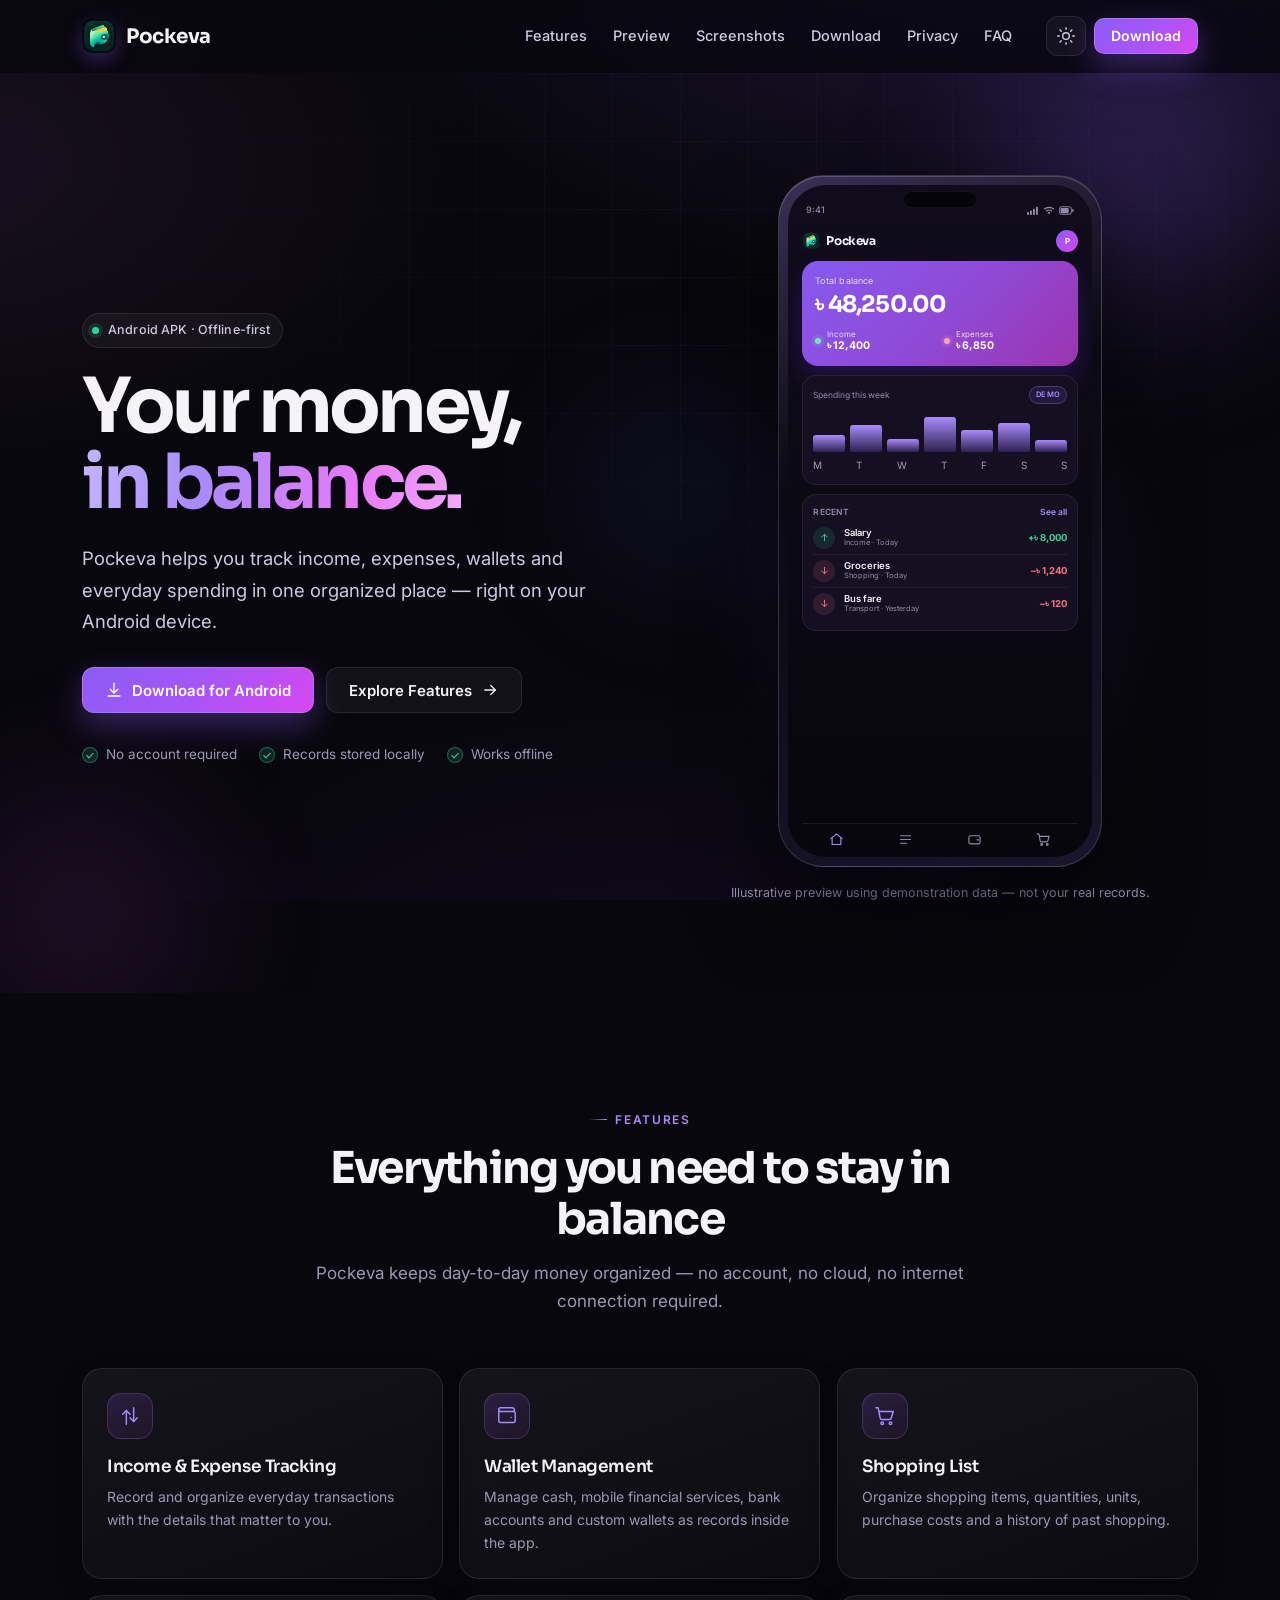
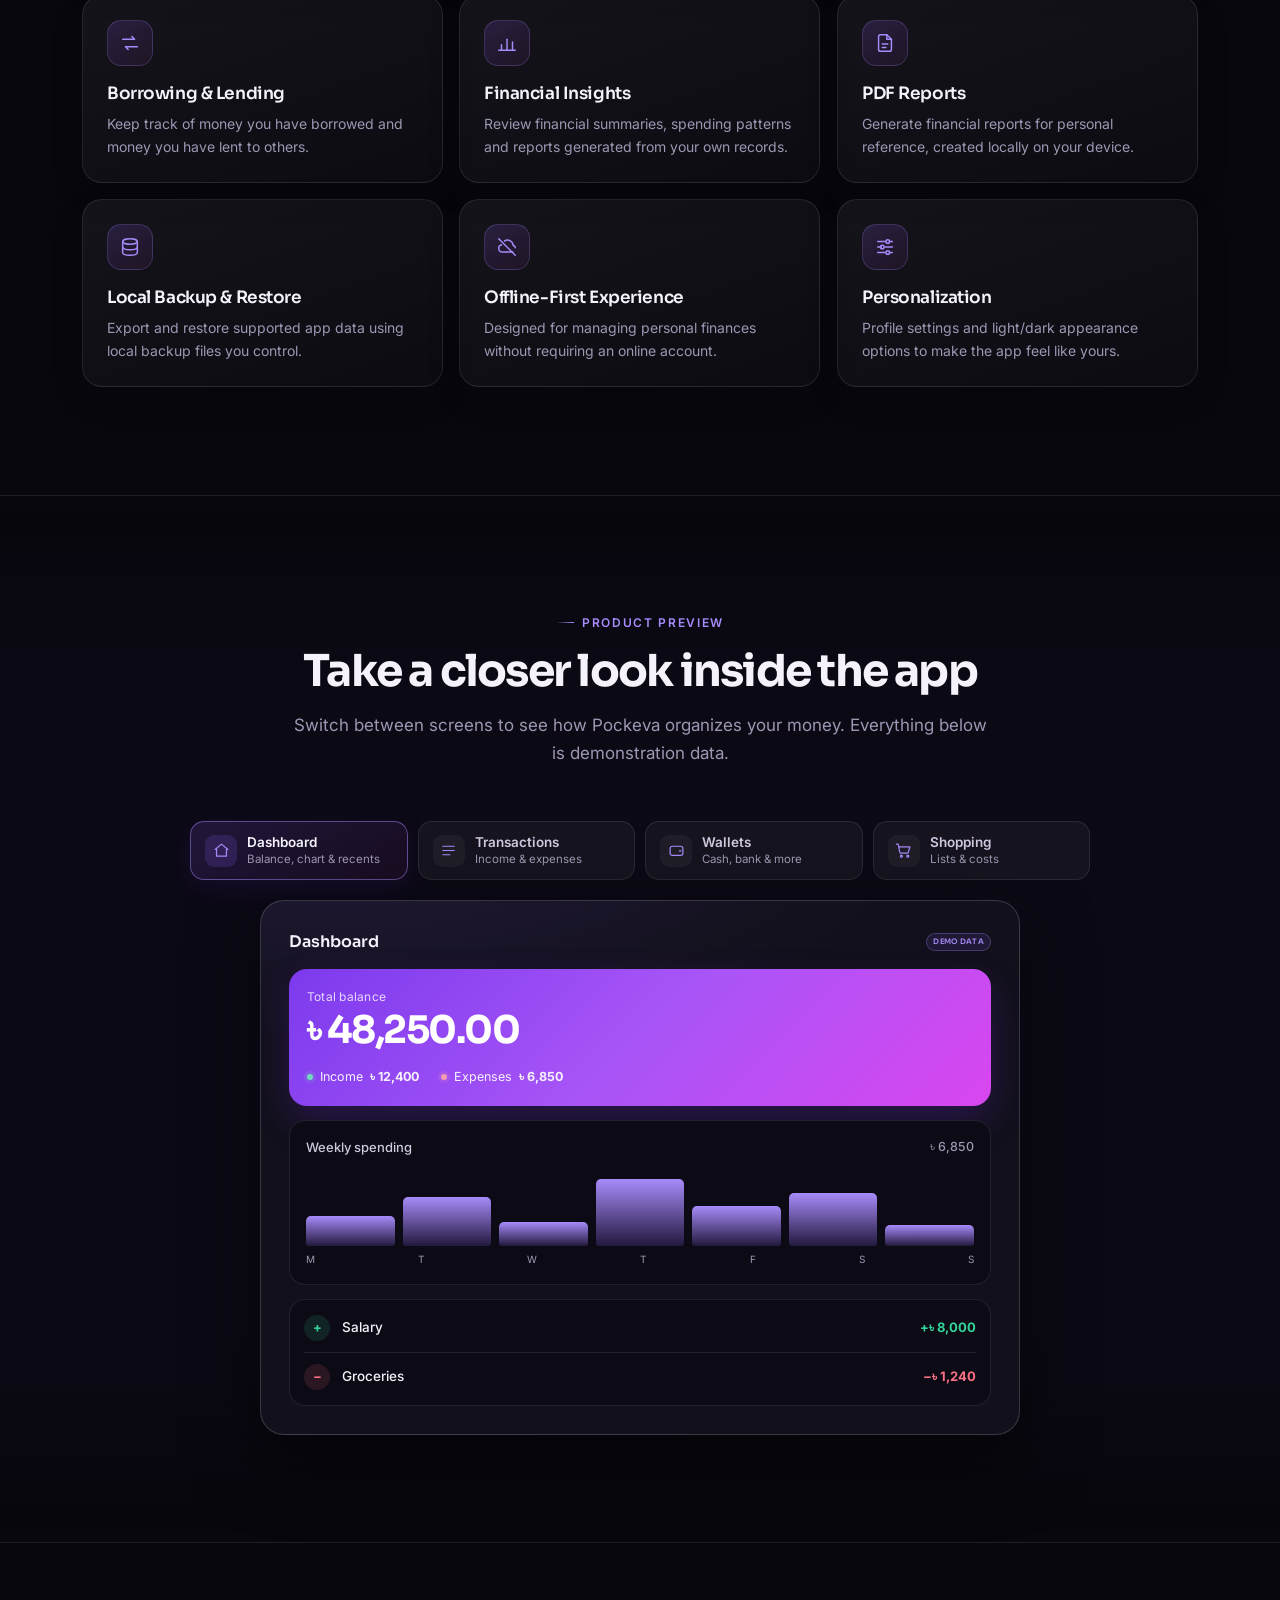
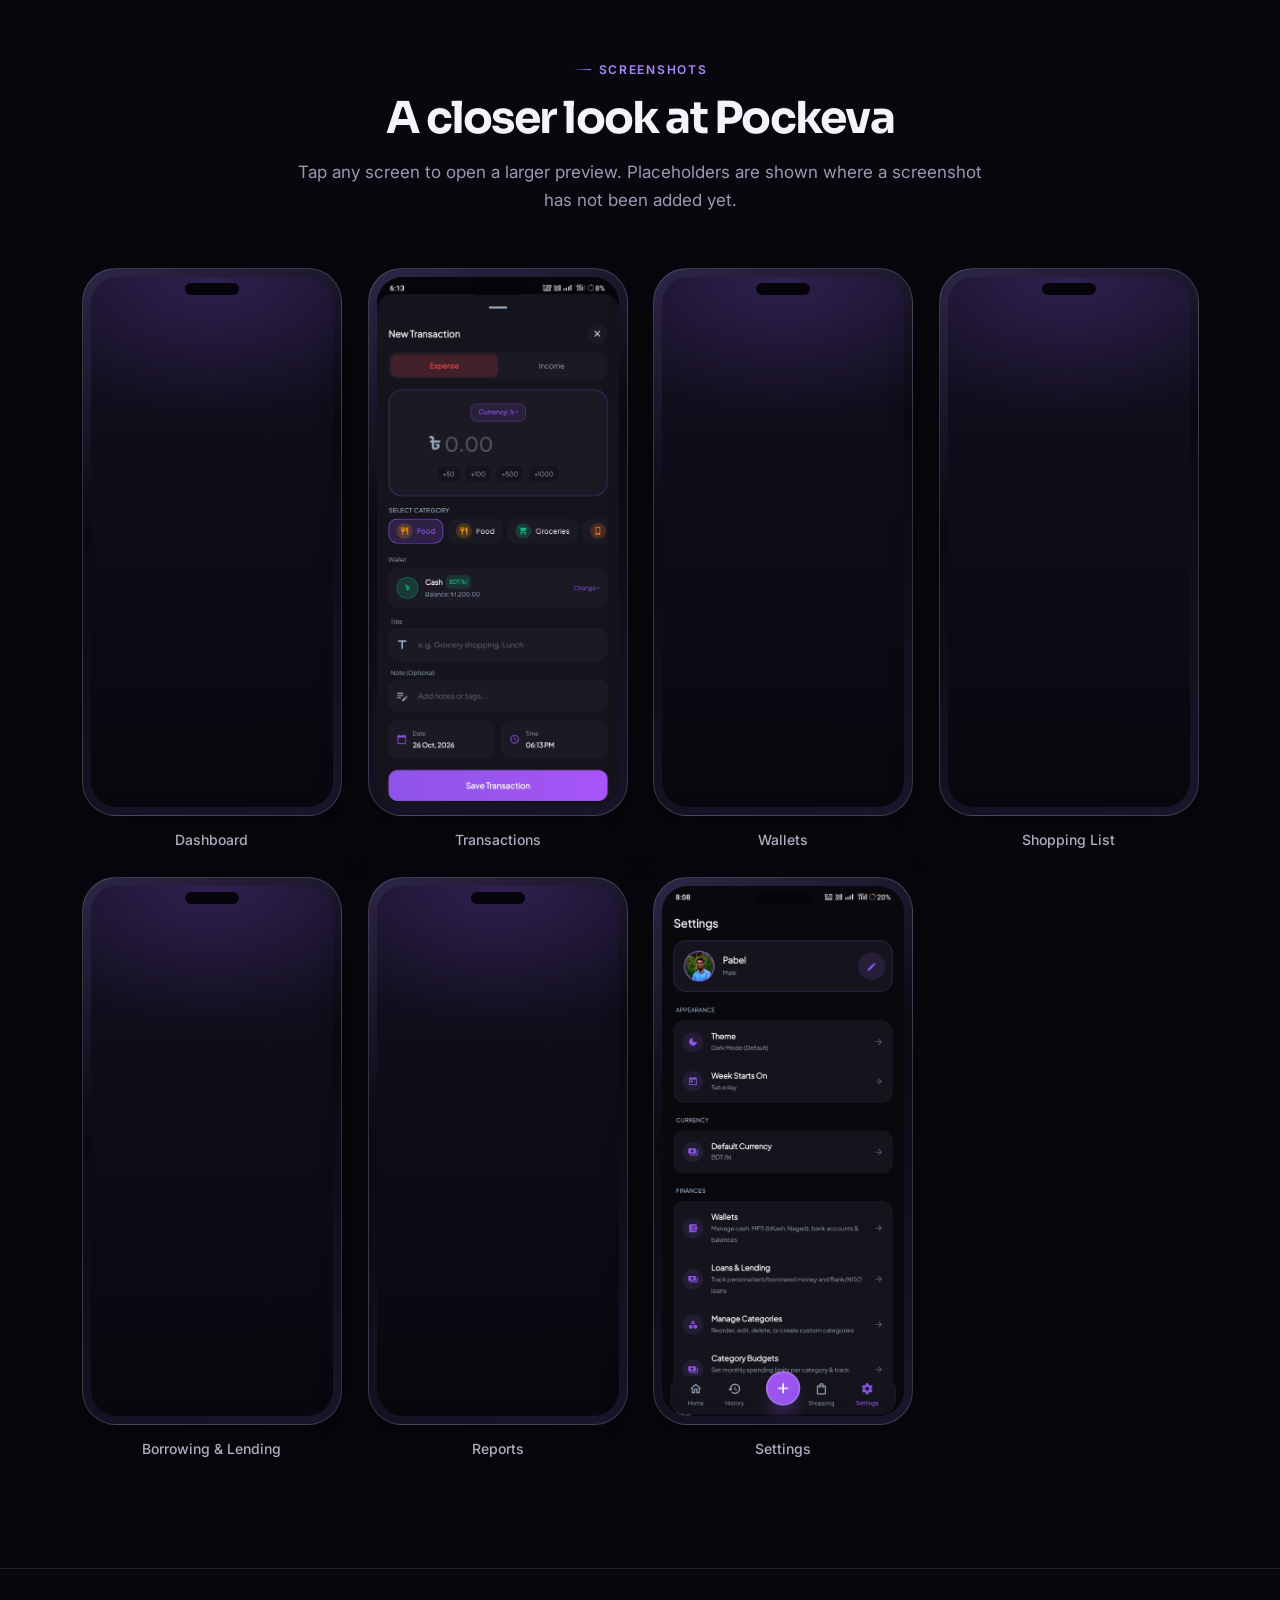
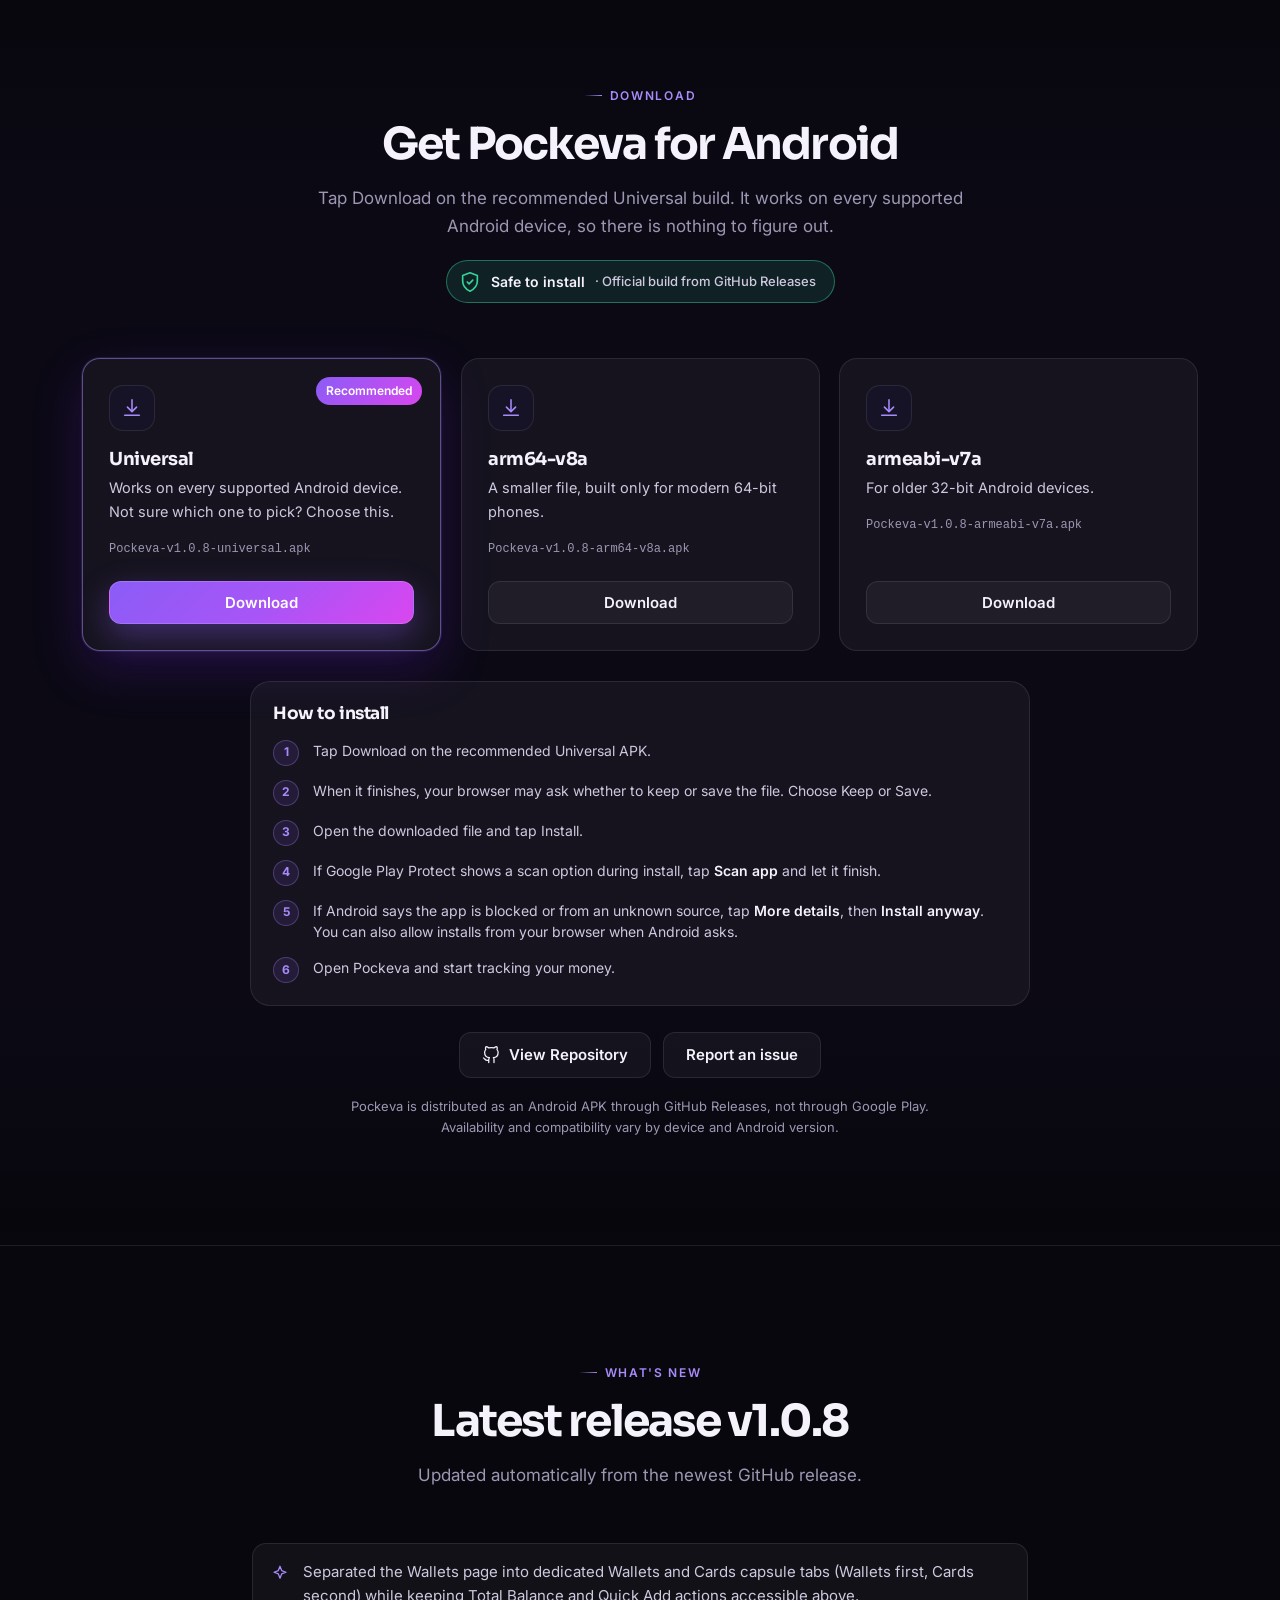
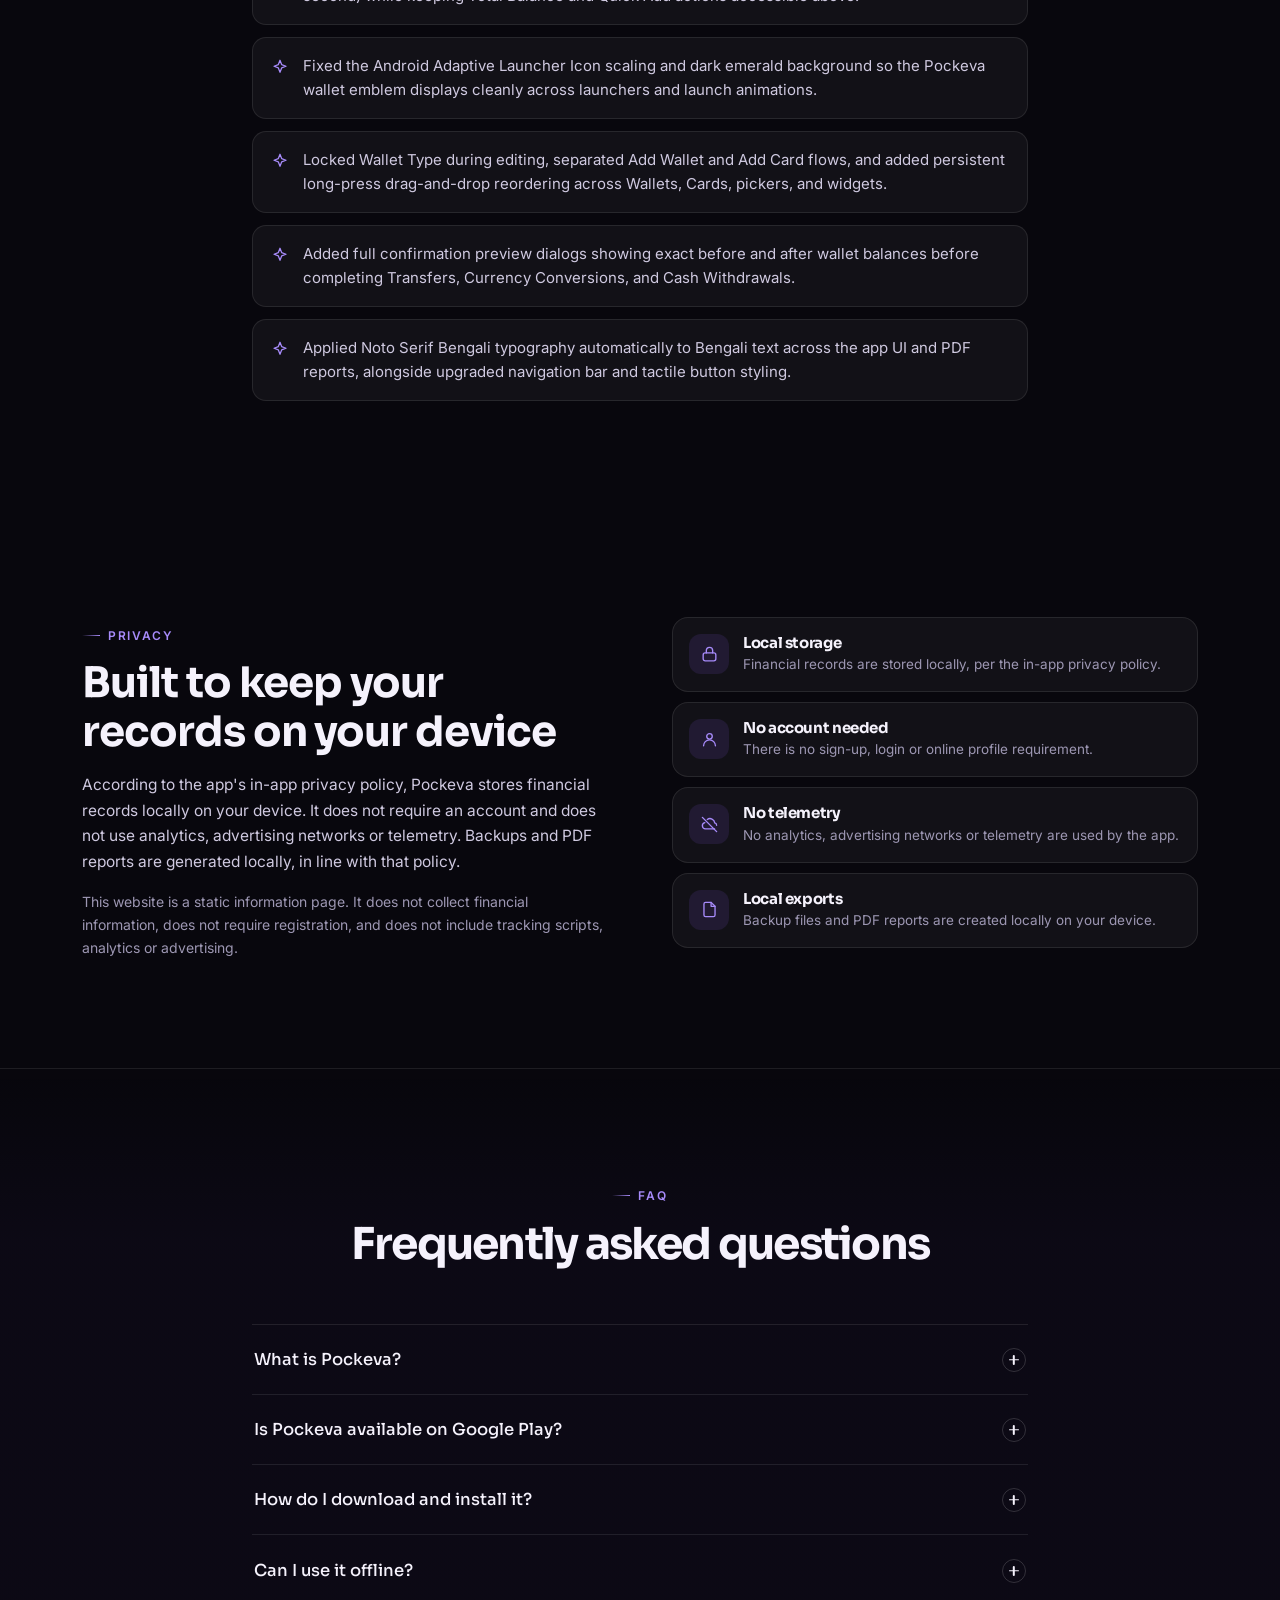
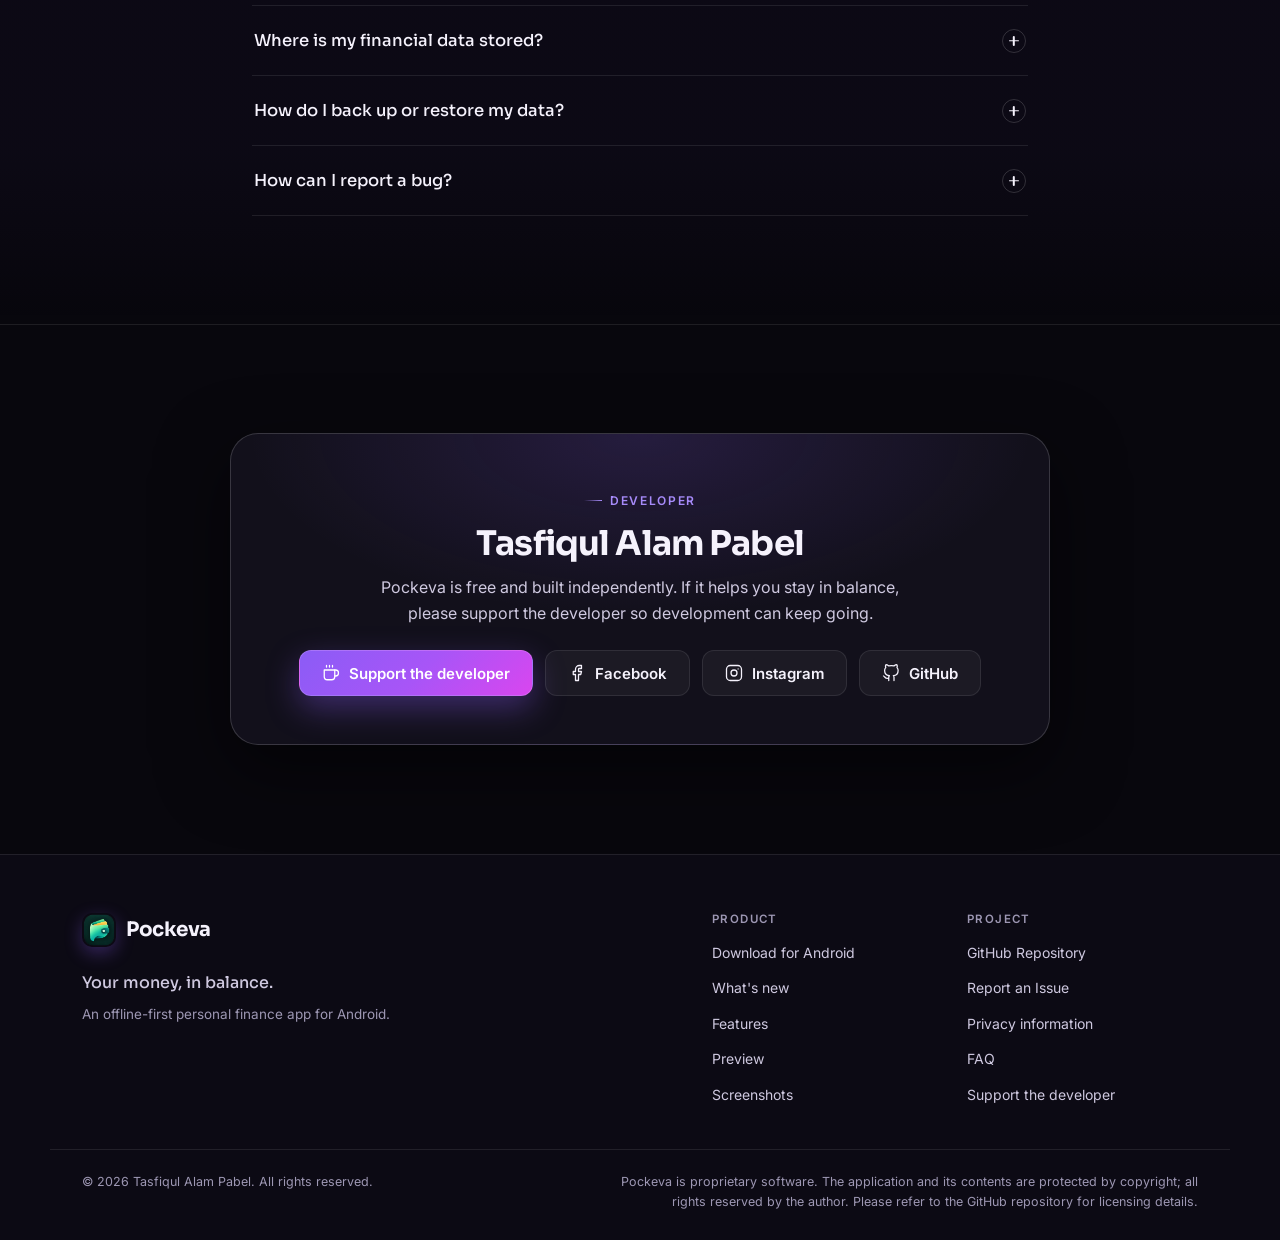
==== commit 123863c7: "Update index.html" ====
--- a/index.html
+++ b/index.html
@@ -2775,9 +2775,6 @@
     </section>
 
   </main>
-<div align="center">
-<a href="https://www.bengallaunch.com/p/pockeva" target="_blank"><img src="https://www.bengallaunch.com/api/badges/pockeva/badge.svg?type=badge" alt="Featured on BengalLaunch" style="width: 260px; height: 56px;" width="260" height="56"/></a>
-</div>
   <!-- ================= DEVELOPER ================= -->
   <section class="section" id="developer">
     <div class="container">
